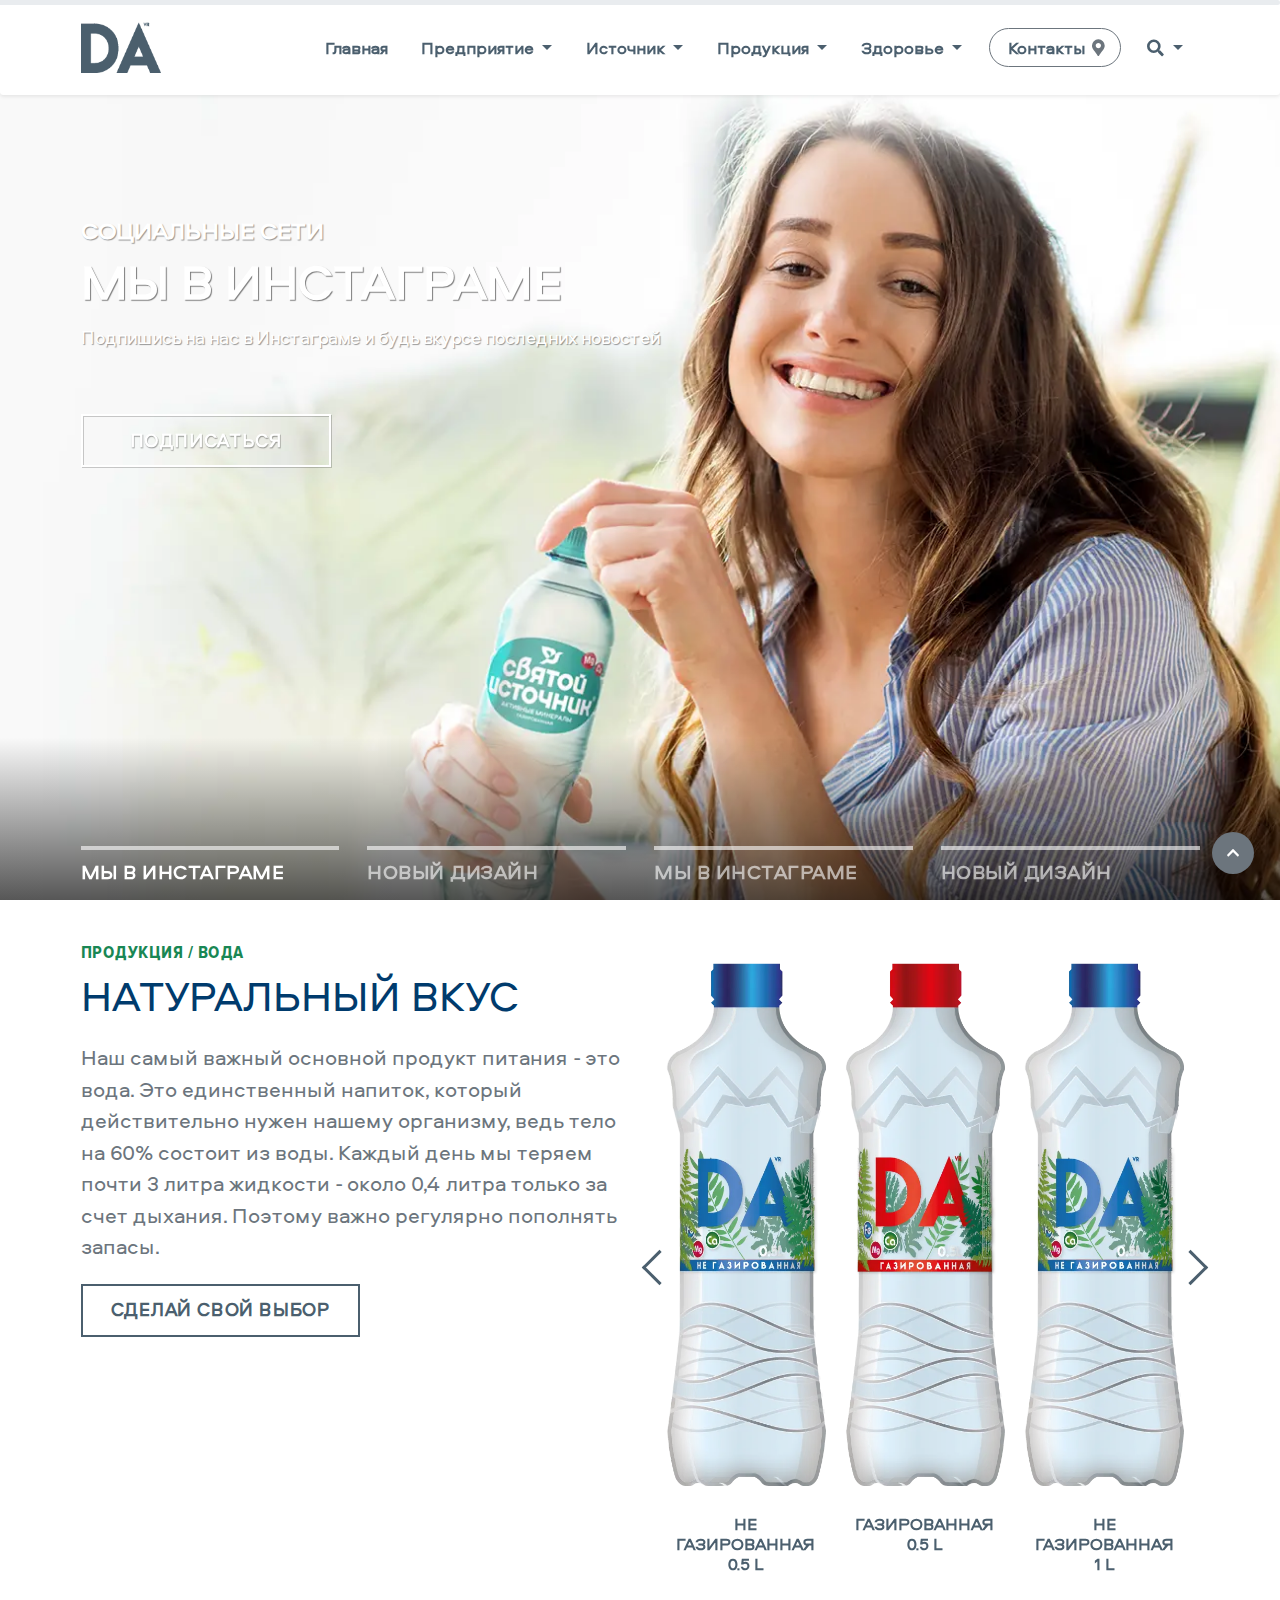
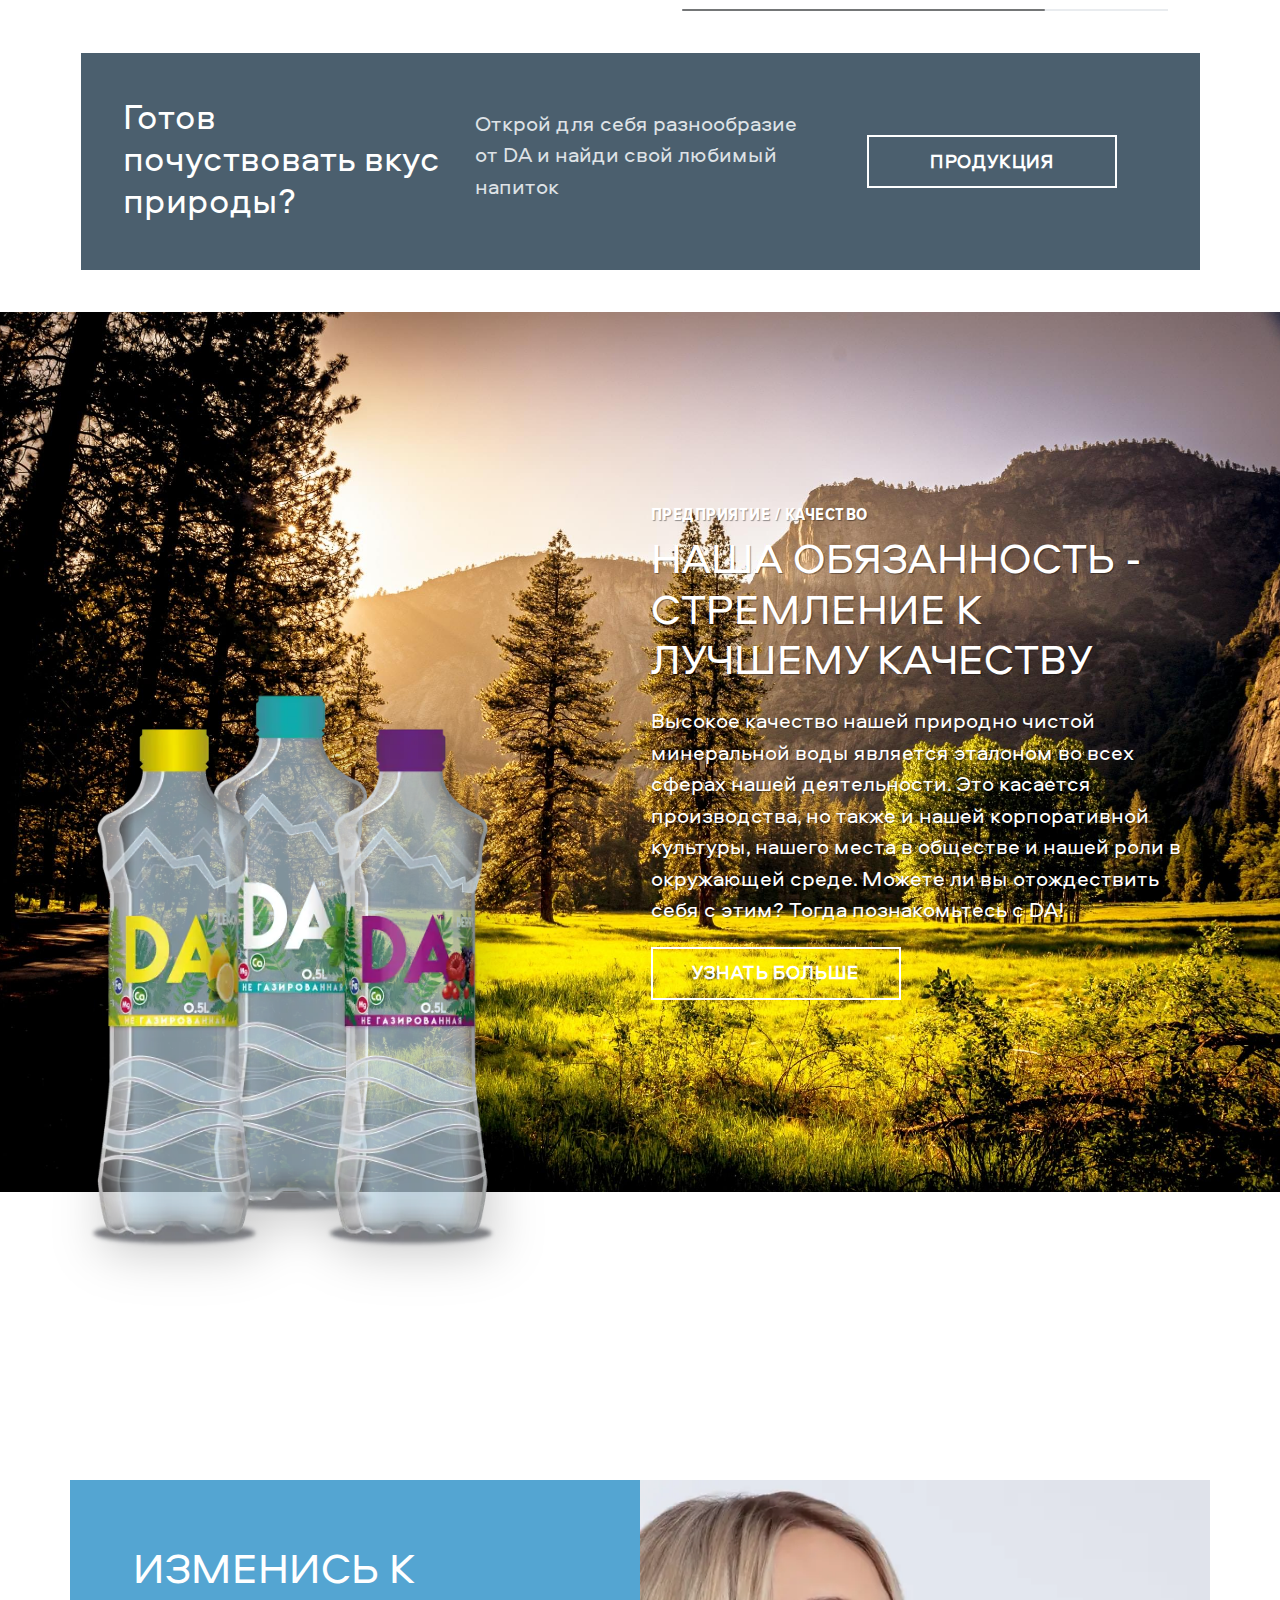
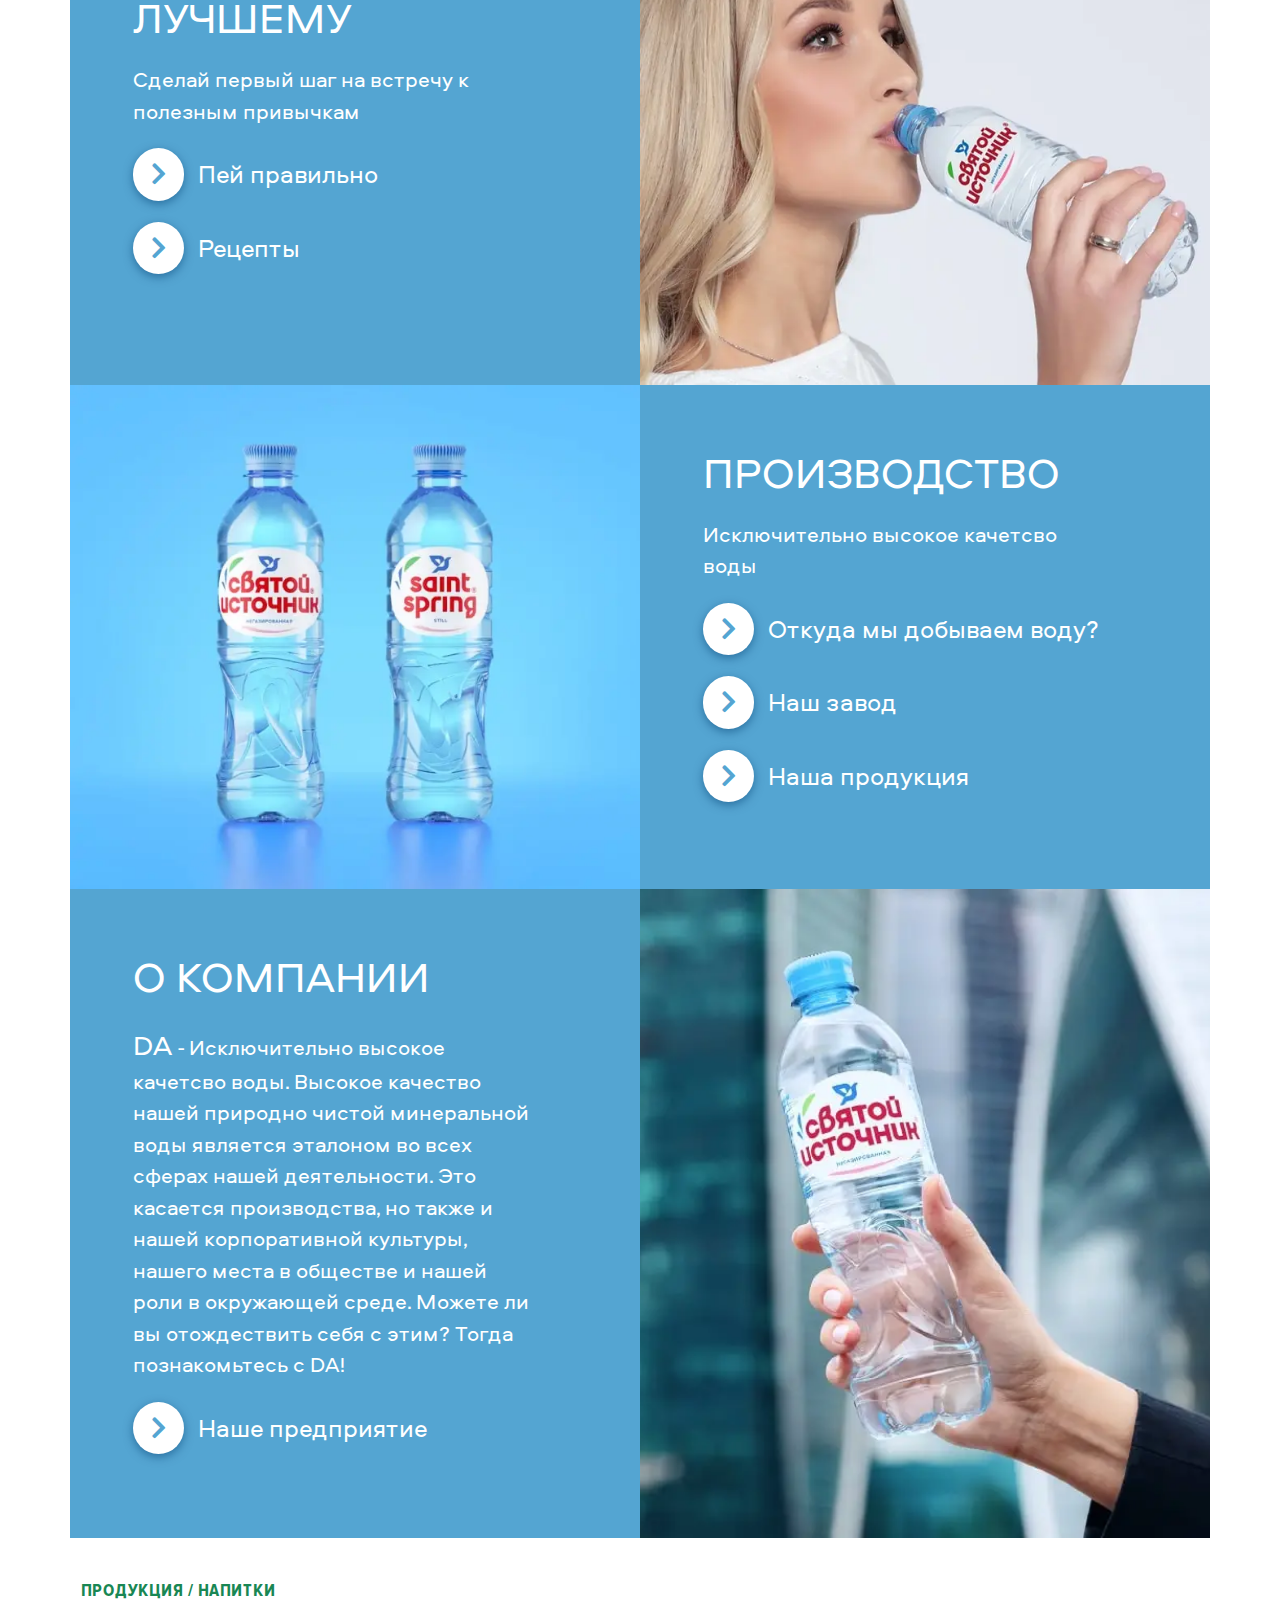
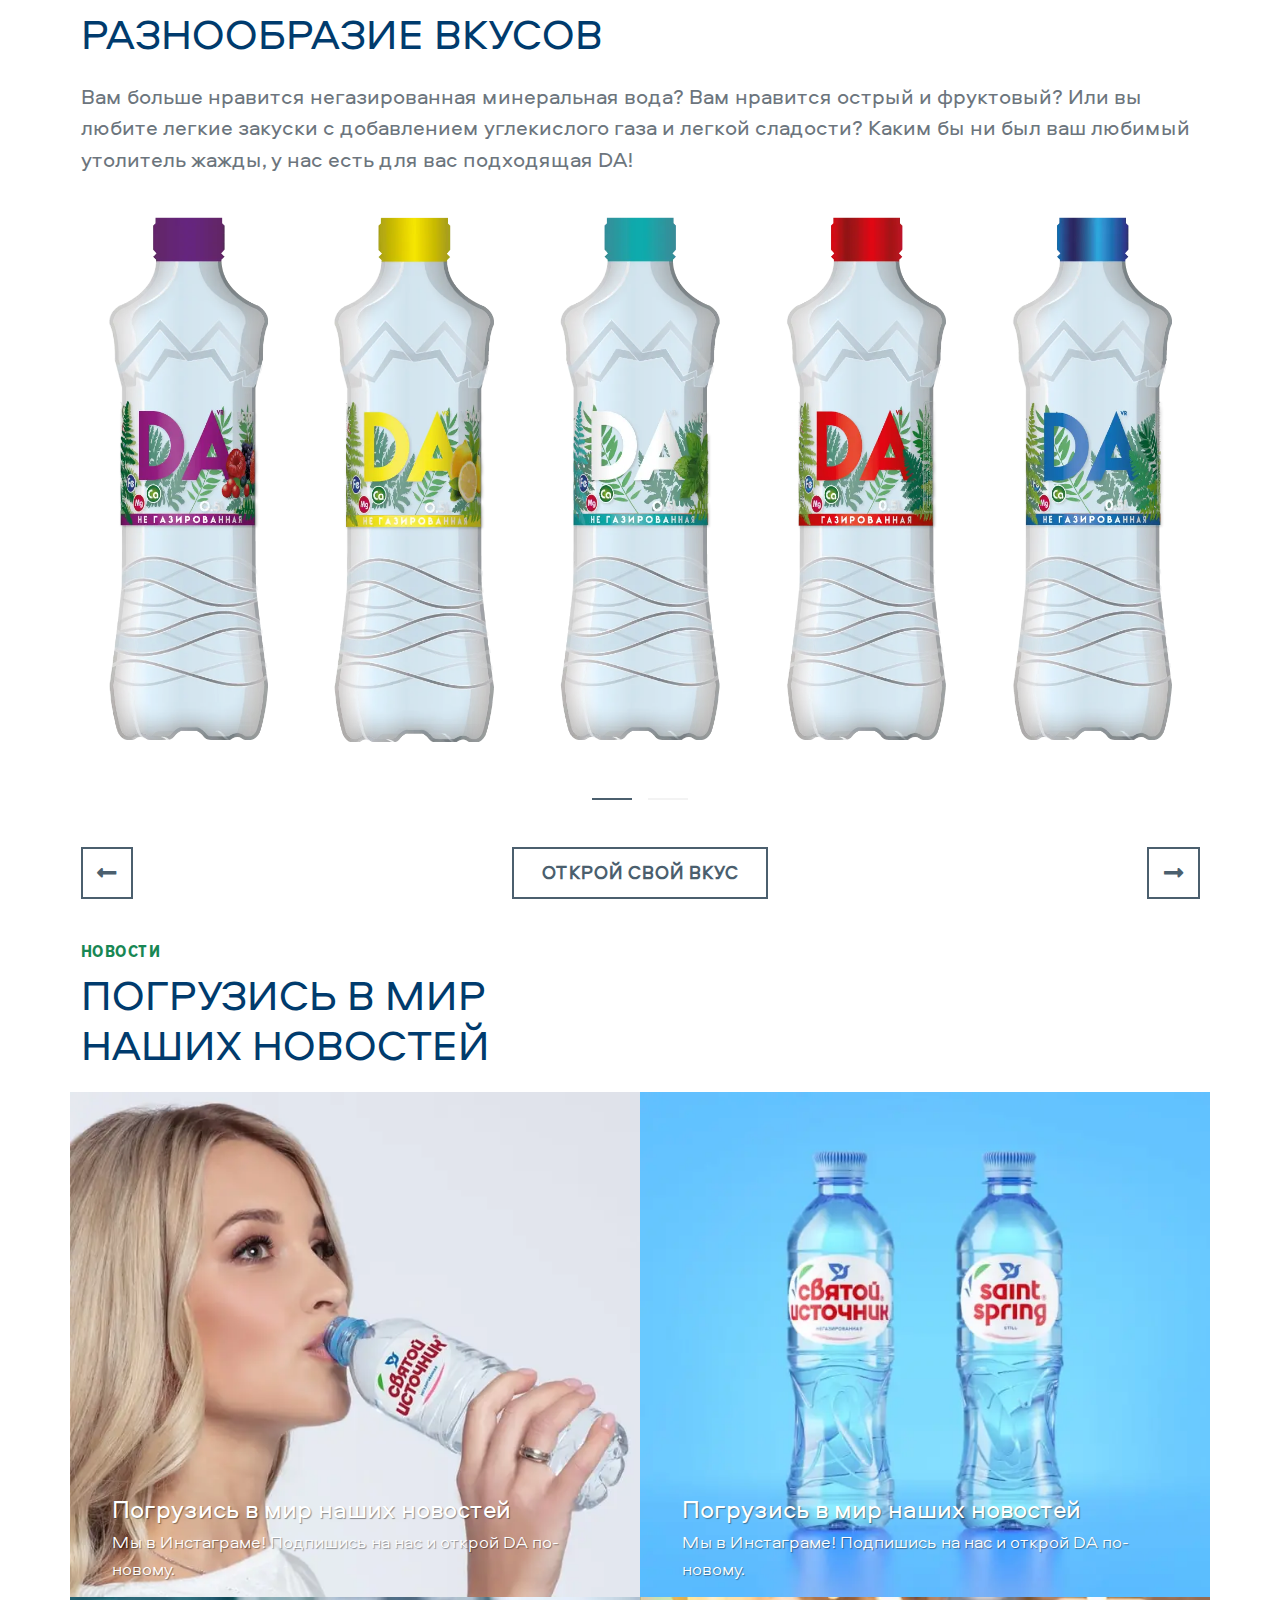
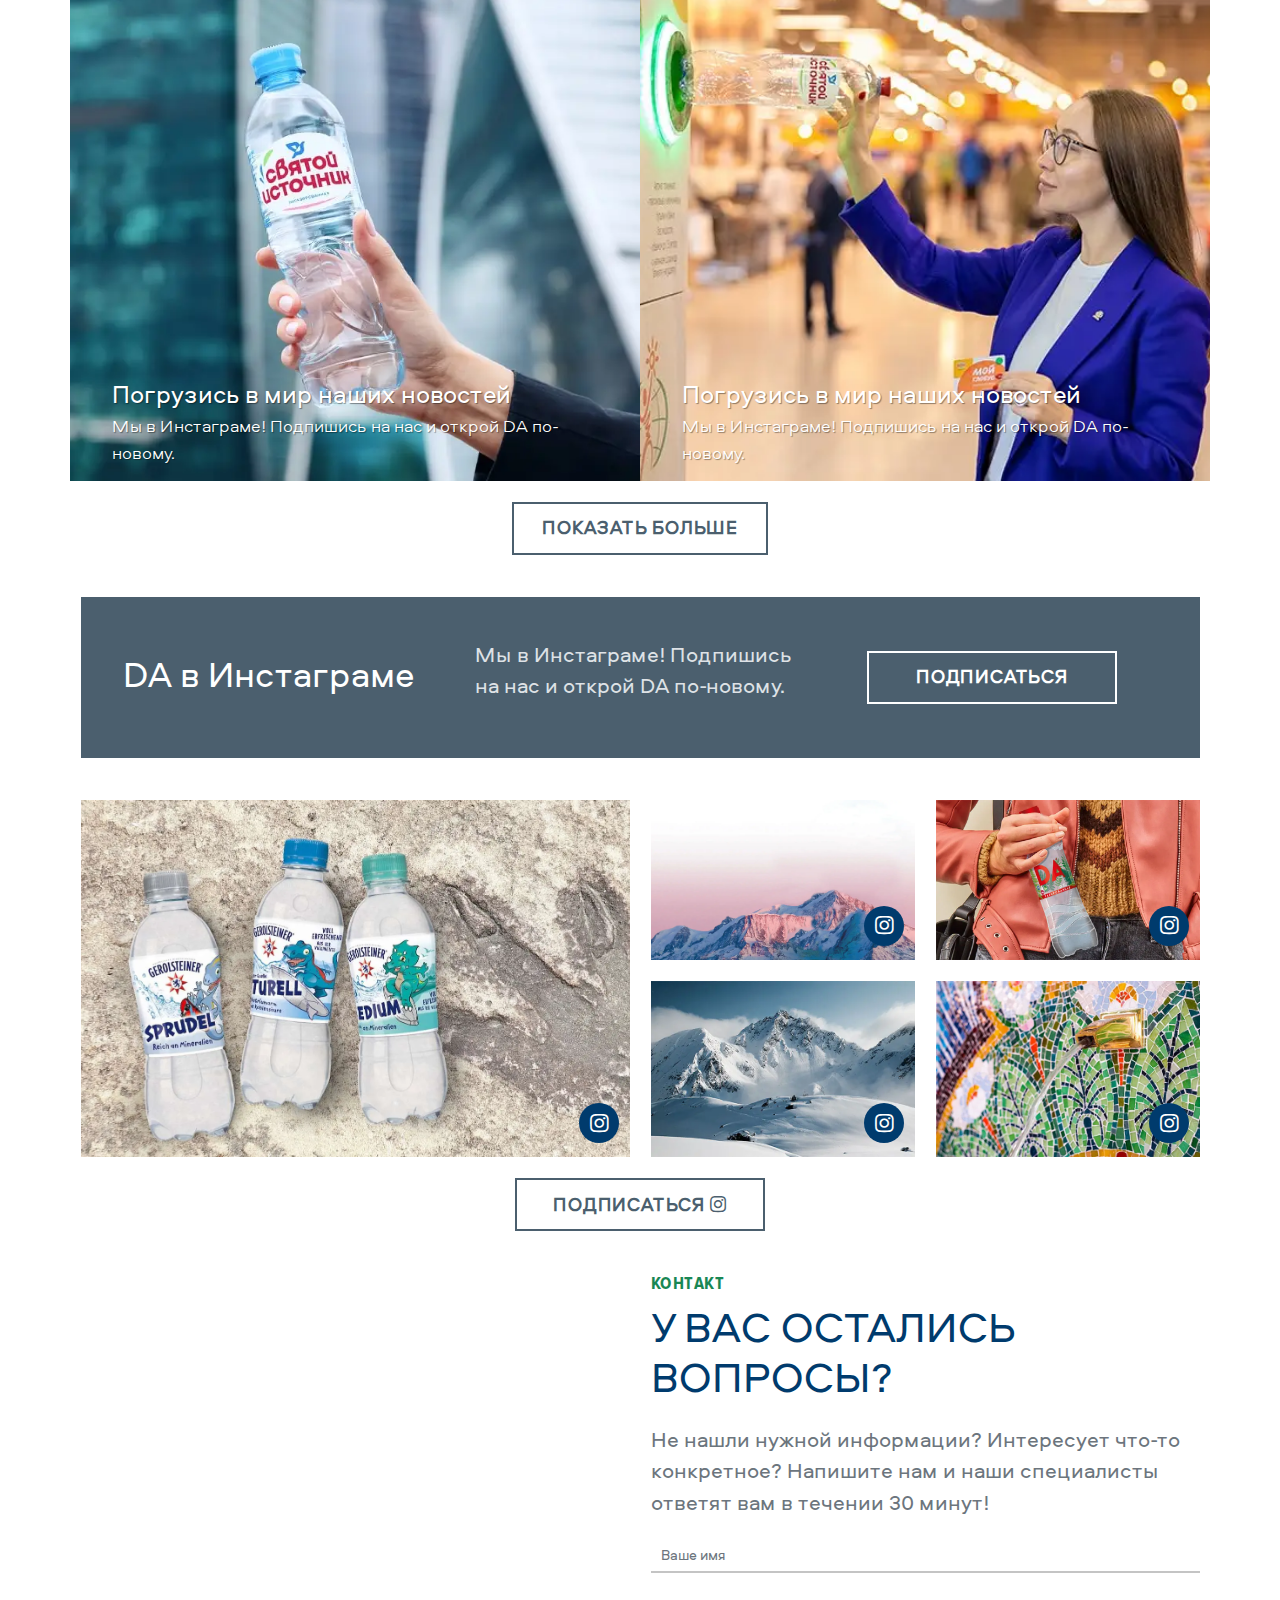
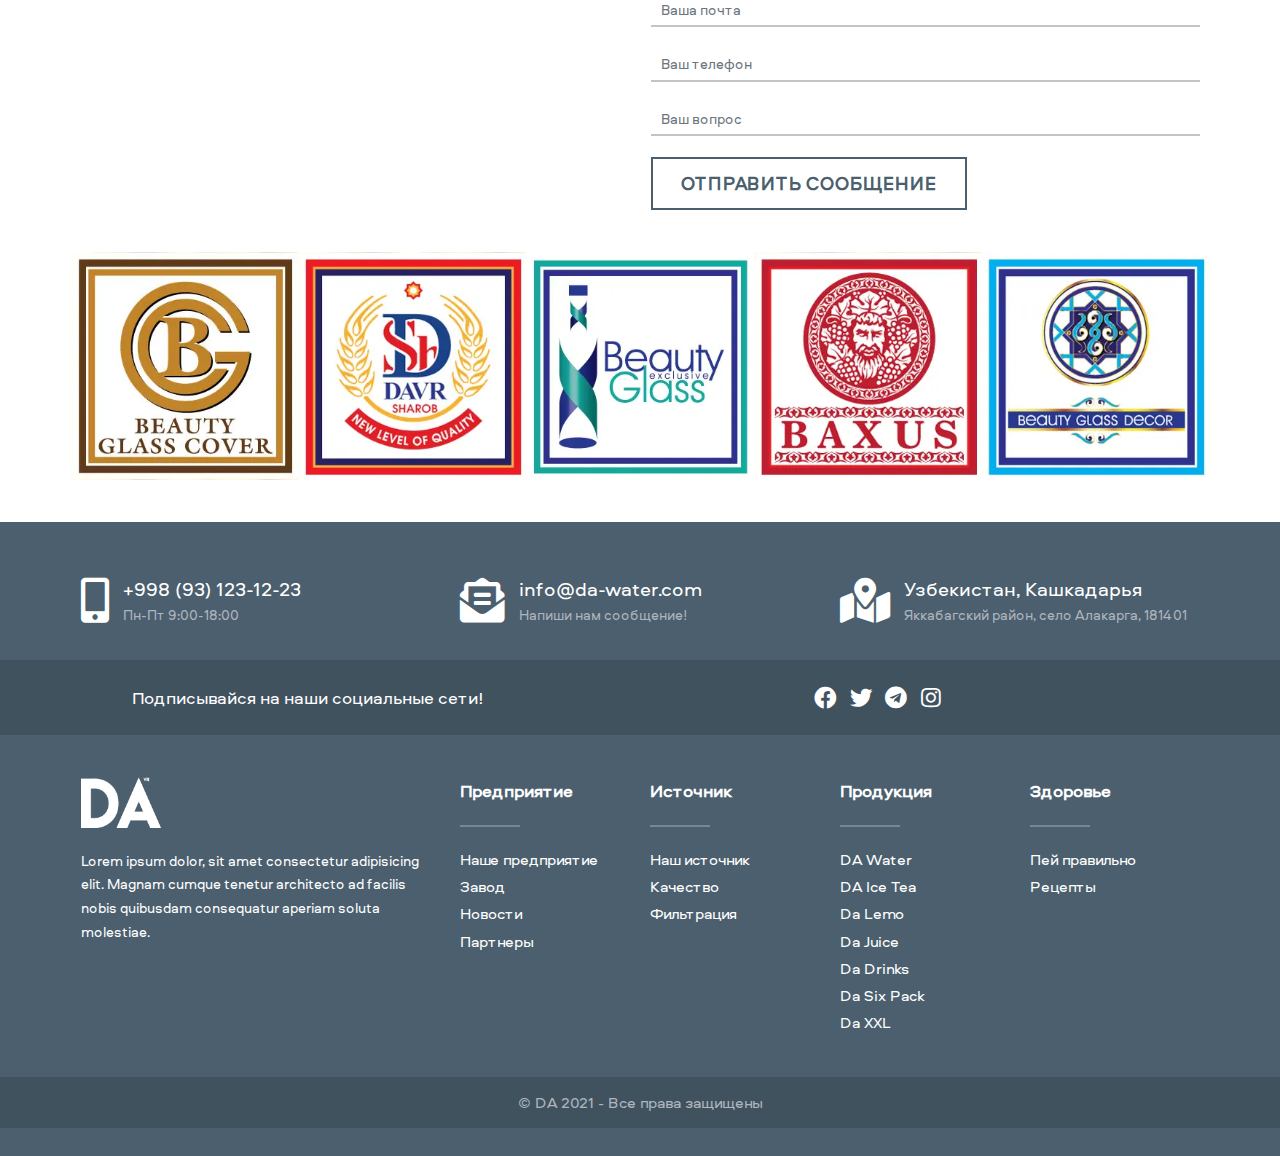
==== index.html @ 77124f6a "Home Page" ====
<!DOCTYPE html><html lang="en"><head>    <meta charset="UTF-8">    <meta name="viewport" content="width=device-width, initial-scale=1, minimum-scale=1">    <title>DA - Water</title>    <link rel="stylesheet" href="https://unpkg.com/swiper/swiper-bundle.min.css">    <link rel="stylesheet" href="css/style.min.css">    <link rel="stylesheet" href="https://cdnjs.cloudflare.com/ajax/libs/font-awesome/5.15.4/css/all.min.css"        integrity="sha512-1ycn6IcaQQ40/MKBW2W4Rhis/DbILU74C1vSrLJxCq57o941Ym01SwNsOMqvEBFlcgUa6xLiPY/NS5R+E6ztJQ=="        crossorigin="anonymous" referrerpolicy="no-referrer" /></head><body>    <div class="wrapper">        <nav class="navbar navbar-expand-lg fixed-top navbar-light bg-white shadow-sm p-3 bg-body rounded menu">    <div class="progress">        <div class="progress-bar progress-bar-striped progress-bar-animated" id="progress-bar" role="progressbar" aria-valuenow="75"            aria-valuemin="0" aria-valuemax="100"></div>    </div>    <div class="container">        <a class="navbar-brand" href="#">            <picture><source srcset="img/logo-blue.webp" type="image/webp"><img src="img/logo-blue.png" alt="Logo"></picture>        </a>        <button class="navbar-toggler border-0" type="button" data-toggle="collapse" data-target="#navbarNavDropdown"            aria-controls="navbarNavDropdown" aria-expanded="false" aria-label="Toggle navigation">            <div class="navbar-toggle">                <span class="navbar-toggler-span"></span>                <span class="navbar-toggler-span"></span>                <span class="navbar-toggler-span"></span>            </div>        </button>         <div class="collapse navbar-collapse" id="navbarNavDropdown">            <ul class="navbar-nav navbar-nav-scroll d-flex align-items-center">                <li class="nav-item active">                    <a class="nav-link active" aria-current="page" href="#">Главная</a>                </li>                <li class="nav-item dropdown">                    <a class="nav-link dropdown-toggle" href="#" id="navbarDropdownMenuLink" data-toggle="dropdown" aria-haspopup="true"                        aria-expanded="false">                        Предприятие                        <span class="triangle"></span>                    </a>                    <div class="dropdown-menu justify-content-center" aria-labelledby="navbarDropdownMenuLink">                        <a class="dropdown-item text-justify" href="#">                            <picture><source srcset="img/icons/about.svg" type="image/webp"><img src="img/icons/about.svg" alt=""></picture>                            Наше предприятие                        </a>                        <a class="dropdown-item" href="#">                            <picture><source srcset="img/icons/factory.svg" type="image/webp"><img src="img/icons/factory.svg" alt=""></picture>                            Завод                        </a>                        <a class="dropdown-item" href="#"><picture><source srcset="img/icons/blog.svg" type="image/webp"><img src="img/icons/blog.svg" alt=""></picture>Новости</a>                        <a class="dropdown-item" href="#"><picture><source srcset="img/icons/partners.svg" type="image/webp"><img src="img/icons/partners.svg" alt=""></picture>Партнеры</a>                    </div>                </li>                <li class="nav-item dropdown">                    <a class="nav-link dropdown-toggle" href="#" id="navbarDropdownMenuLink" data-toggle="dropdown" aria-haspopup="true"                        aria-expanded="false">                        Источник                        <span class="triangle"></span>                    </a>                    <div class="dropdown-menu justify-content-center" aria-labelledby="navbarDropdownMenuLink">                        <a class="dropdown-item" href="#">                            <picture><source srcset="img/icons/source.svg" type="image/webp"><img src="img/icons/source.svg" alt=""></picture>                            Наш источник                        </a>                        <a class="dropdown-item" href="#">                            <picture><source srcset="img/icons/quality.svg" type="image/webp"><img src="img/icons/quality.svg" alt=""></picture>                            Качество                        </a>                        <a class="dropdown-item" href="#">                            <picture><source srcset="img/icons/filtration.svg" type="image/webp"><img src="img/icons/filtration.svg" alt=""></picture>                            Фильтрация                        </a>                    </div>                </li>                <li class="nav-item dropdown">                    <a class="nav-link dropdown-toggle" href="#" id="navbarDropdownMenuLink" data-toggle="dropdown" aria-haspopup="true"                        aria-expanded="false">                        Продукция                        <span class="triangle"></span>                    </a>                    <div class="dropdown-menu justify-content-center" aria-labelledby="navbarDropdownMenuLink">                        <a class="dropdown-item" href="#">                            <picture><source srcset="img/icons/big-bottle.svg" type="image/webp"><img src="img/icons/big-bottle.svg" alt=""></picture>                            DA Water                        </a>                        <a class="dropdown-item" href="#">                            <picture><source srcset="img/icons/tea-bottle.svg" type="image/webp"><img src="img/icons/tea-bottle.svg" alt=""></picture>                            DA Ice Tea                        </a>                        <a class="dropdown-item" href="#">                            <picture><source srcset="img/icons/lemonade-bottle.svg" type="image/webp"><img src="img/icons/lemonade-bottle.svg" alt=""></picture>                            DA Lemo                        </a>                        <a class="dropdown-item" href="#">                            <picture><source srcset="img/icons/juice-bottle.svg" type="image/webp"><img src="img/icons/juice-bottle.svg" alt=""></picture>                            DA Juice                        </a>                        <a class="dropdown-item" href="#">                            <picture><source srcset="img/icons/drink-bottle.svg" type="image/webp"><img src="img/icons/drink-bottle.svg" alt=""></picture>                            DA Drinks                        </a>                        <a class="dropdown-item" href="#">                            <picture><source srcset="img/icons/six-pack.svg" type="image/webp"><img src="img/icons/six-pack.svg" alt=""></picture>                            DA Six Pack                        </a>                        <a class="dropdown-item" href="#">                            <picture><source srcset="img/icons/big-bottle.svg" type="image/webp"><img src="img/icons/big-bottle.svg" alt=""></picture>                            DA XXL                        </a>                    </div>                </li>                <li class="nav-item dropdown">                    <a class="nav-link dropdown-toggle" href="#" id="navbarDropdownMenuLink" data-toggle="dropdown" aria-haspopup="true"                        aria-expanded="false">                        Здоровье                        <span class="triangle"></span>                    </a>                    <div class="dropdown-menu border-0 justify-content-center" aria-labelledby="navbarDropdownMenuLink">                        <a class="dropdown-item" href="#">                            <picture><source srcset="img/icons/knowledge.svg" type="image/webp"><img src="img/icons/knowledge.svg" alt=""></picture>                            Пей правильно                        </a>                        <a class="dropdown-item" href="#">                            <picture><source srcset="img/icons/recipe.svg" type="image/webp"><img src="img/icons/recipe.svg" alt=""></picture>                            Рецепты                        </a>                    </div>                </li>                <li class="nav-item contact">                    <a class="nav-link btn btn-outline-secondary rounded-pill btn-rounded" href="#">Контакты                        <span><i class="fas fa-map-marker-alt"></i></span>                                            </a>                </li>                <li class="nav-item dropdown search">                    <a class="nav-link dropdown-toggle" href="#" id="navbarDropdownMenuLink" data-toggle="dropdown"                        aria-haspopup="true">                        <i class="fas fa-search"></i>                        <span class="triangle"></span>                    </a>                    <div class="dropdown-menu border-0 justify-content-center search" aria-labelledby="navbarDropdownMenuLink">                        <h1 class="text-center">Поиск</h1>                        <form class="form-inline my-2 my-lg-0 d-flex">                            <input class="form-control mr-sm-2" type="search" placeholder="Введите ключевое слово" aria-label="Search">                            <button class="my-2 my-sm-0" type="submit"><i class="fas fa-search"></i></button>                        </form>                    </div>                </li>                <li class="nav-item mobile">                    <form class="form-inline my-2 my-lg-0 d-flex">                        <input class="form-control mr-sm-2" type="search" placeholder="Введите ключевое слово" aria-label="Search">                        <button type="submit"><i class="fas fa-search"></i></button>                    </form>                </li>                <li class="nav-item mobile">                    <div class="rights text-center">                        © DA 2021 - Все права защищены                    </div>                </li>            </ul>        </div>    </div></nav>        <main class="page">            <section class="intro">                <div class="intro-slider">                    <div class="intro-slider-main">                        <div class="intro-slider-main__body _swiper">                            <div class="intro-slider-main__slide">                                <picture><source srcset="img/intro/banner.webp" type="image/webp"><img src="img/intro/banner.png" alt=""></picture>                                <div class="slider-info">                                    <div class="container">                                        <h5 class="slider-info__subtitle">Социальные сети</h5>                                        <h2 class="slider-info__title">Мы в инстаграме</h2>                                        <div class="slider-info__text">                                            <p>Подпишись на нас в Инстаграме и будь вкурсе последних новостей</p>                                        </div>                                        <a class="slider-info__button button button-white-transparent">Подписаться</a>                                    </div>                                </div>                            </div>                            <div class="intro-slider-main__slide">                                <picture><source srcset="img/intro/fiksiki.webp" type="image/webp"><img src="img/intro/fiksiki.jpg" alt=""></picture>                                <div class="slider-info">                                    <div class="container">                                        <h5 class="slider-info__subtitle">Продукция</h5>                                        <h2 class="slider-info__title">Новый дизайн</h2>                                        <div class="slider-info__text">                                            <p>Встречайте новый дизайн воды DA</p>                                        </div>                                        <a class="slider-info__button button button-white-transparent">Продукция</a>                                    </div>                                </div>                            </div>                            <div class="intro-slider-main__slide">                                <picture><source srcset="img/intro/banner.webp" type="image/webp"><img src="img/intro/banner.png" alt=""></picture>                                <div class="slider-info">                                    <div class="container">                                        <h5 class="slider-info__subtitle">Социальные сети</h5>                                        <h2 class="slider-info__title">Мы в инстаграме</h2>                                        <div class="slider-info__text">                                            <p>Подпишись на нас в Инстаграме и будь вкурсе последних новостей</p>                                        </div>                                        <a class="slider-info__button button button-white-transparent">Подписаться</a>                                    </div>                                </div>                            </div>                            <div class="intro-slider-main__slide">                                <picture><source srcset="img/intro/fiksiki.webp" type="image/webp"><img src="img/intro/fiksiki.jpg" alt=""></picture>                                <div class="slider-info">                                    <div class="container">                                        <h5 class="slider-info__subtitle">Продукция</h5>                                        <h2 class="slider-info__title">Новый дизайн</h2>                                        <div class="slider-info__text">                                            <p>Встречайте новый дизайн воды DA</p>                                        </div>                                        <a class="slider-info__button button button-white-transparent">Продукция</a>                                    </div>                                </div>                            </div>                        </div>                        <div class="intro-slider-controls">                            <div class="container">                                <div class="intro-slider-pagination">                                </div>                            </div>                        </div>                    </div>                </div>            </section>            <section class="water pt-5 pb-5">                <div class="container">                    <div class="row">                        <div class="col-md-6">                            <h4 class="_section-subtitle _section-subtitle--green text-uppercase">продукция / вода</h4>                            <h2 class="display-5 text-uppercase mb-4">Натуральный вкус</h2>                            <div class="_section-text fs-4 lh-base mb-4">                                <p>Наш самый важный основной продукт питания - это вода. Это единственный напиток, который действительно нужен                                    нашему                                    организму, ведь тело на 60% состоит из воды. Каждый день мы теряем почти 3 литра жидкости - около 0,4 литра                                    только за                                    счет дыхания. Поэтому важно регулярно пополнять запасы.</p>                            </div>                            <a href="" class="button button-primary">сделай свой выбор</a>                        </div>                        <div class="col-md-6 mt-5 mt-md-0 p-md-4 p-0 position-relative">                            <div class="water-slider">                                <div class="water-slider__body _swiper">                                    <div class="water-slider__slide">                                        <picture><source srcset="img/products/still-water-sm.webp" type="image/webp"><img src="img/products/still-water-sm.png" alt=""></picture>                                        <h6 class="water-slider__title">                                            Не газированная 0.5 l                                        </h6>                                    </div>                                    <div class="water-slider__slide">                                        <picture><source srcset="img/products/sparkling-water-sm.webp" type="image/webp"><img src="img/products/sparkling-water-sm.png" alt=""></picture>                                        <h6 class="water-slider__title">                                            Газированная 0.5 l                                        </h6>                                    </div>                                    <div class="water-slider__slide">                                        <picture><source srcset="img/products/still-water-sm.webp" type="image/webp"><img src="img/products/still-water-sm.png" alt=""></picture>                                        <h6 class="water-slider__title">                                            Не газированная 1 l                                        </h6>                                    </div>                                    <div class="water-slider__slide">                                        <picture><source srcset="img/products/sparkling-water-sm.webp" type="image/webp"><img src="img/products/sparkling-water-sm.png" alt=""></picture>                                        <h6 class="water-slider__title">                                            Газированная 1 l                                        </h6>                                    </div>                                </div>                                <div class="water-slider__controls">                                    <button class="slider-arrow slider-arrow--prev"></button>                                    <button class="slider-arrow slider-arrow--next"></button>                                </div>                                <div class="container">                                    <div class="water-slider__scrollbar"></div>                                </div>                            </div>                        </div>                    </div>                    <div class="banner p-5 mt-4">                        <div class="row d-flex align-items-center">                            <div class="col-sm">                                <h2 class="fs-1 text-white">Готов почуствовать вкус природы?</h2>                            </div>                            <div class="col-sm mt-2 mt-sm-0">                                <p class="text-secondary fs-4 lh-base">Открой для себя разнообразие от DA и найди свой любимый напиток</p>                            </div>                            <div class="col-sm d-flex justify-content-center mt-3 mt-sm-4 mt-md-0">                                <a class="button button-white-transparent" href="">продукция</a>                            </div>                        </div>                    </div>                </div>            </section>            <section class="quality">                <div class="quality__inner">                    <div class="container">                        <div class="row">                            <div class="quality-col__image col-12 col-lg-6">                                <picture><source srcset="img/products/bottles.webp" type="image/webp"><img class="quality__image" src="img/products/bottles.png" alt="quality"></picture>                            </div>                            <div class="quality-col__desc col-12 col-lg-6">                                <h4 class="_section-subtitle text-uppercase">предприятие / качество</h4>                                <h2 class="quality__title display-5 text-uppercase text-secondary mb-4 text-white">НАША ОБЯЗАННОСТЬ -                                    СТРЕМЛЕНИЕ К ЛУЧШЕМУ КАЧЕСТВУ</h2>                                <div class="quality__description fs-4 lh-base text-white mb-4">                                    <p>Высокое качество нашей природно чистой минеральной воды является эталоном во всех сферах нашей                                        деятельности. Это                                        касается производства, но также и нашей корпоративной культуры, нашего места в обществе и нашей роли                                        в окружающей среде.                                        Можете ли вы отождествить себя с этим? Тогда познакомьтесь с DA!</p>                                </div>                                <a class="quality__button button button-sm-100 button-white-transparent" href="">узнать больше</a>                            </div>                        </div>                    </div>                </div>            </section>            <section class="blocks">                <div class="container">                    <div class="row">                        <div class="blocks-col col-12 col-lg-6 p-4 p-lg-5">                            <div class="blocks-col__inner p-2 p-sm-3 p-lg-4">                                <h2 class="text-uppercase display-5 text-white mb-4">ИЗМЕНИСЬ К ЛУЧШЕМУ</h2>                                <div class="fs-4 lh-base text-white mb-3">                                    <p>Сделай первый шаг на встречу к полезным привычкам</p>                                </div>                                <ul class="blocks__list ps-0 fs-3">                                    <li class="my-4">                                        <a href="" class="blocks__link text-white">                                            <i class="fas fa-chevron-right me-3"></i>Пей правильно                                        </a>                                    </li>                                    <li class="my-4">                                        <a href="" class="blocks__link text-white">                                            <i class="fas fa-chevron-right me-3"></i>Рецепты                                        </a>                                    </li>                                </ul>                            </div>                        </div>                        <div class="blocks-col__image col-12 col-lg-6 ps-0 pe-0 overflow-hidden">                            <picture><source srcset="img/blocks/01.webp" type="image/webp"><img src="img/blocks/01.jpg" alt=""></picture>                        </div>                    </div>                    <div class="row">                        <div class="blocks-col__image col-12 col-lg-6 pe-0 ps-0 order-2 order-lg-0 overflow-hidden">                            <picture><source srcset="img/blocks/02.webp" type="image/webp"><img src="img/blocks/02.jpg" alt=""></picture>                        </div>                        <div class="blocks-col col-12 col-lg-6 p-4 p-lg-5">                            <div class="blocks-col__inner p-2 p-sm-3 p-lg-4">                                <h2 class="text-uppercase display-5 text-white mb-4">ПРОИЗВОДСТВО</h2>                                <div class="fs-4 lh-base text-white mb-3">                                    <p>Исключительно высокое качетсво воды</p>                                </div>                                <ul class="blocks__list ps-0 fs-3">                                    <li class="my-4">                                        <a href="" class="blocks__link text-white">                                            <i class="fas fa-chevron-right me-3"></i>Откуда мы добываем воду?                                        </a>                                    </li>                                    <li class="my-4">                                        <a href="" class="blocks__link text-white">                                            <i class="fas fa-chevron-right me-3"></i>Наш завод                                        </a>                                    </li>                                    <li class="my-4">                                        <a href="" class="blocks__link text-white">                                            <i class="fas fa-chevron-right me-3"></i>Наша продукция                                        </a>                                    </li>                                </ul>                            </div>                        </div>                    </div>                    <div class="row">                        <div class="blocks-col col-12 col-lg-6 p-4 p-lg-5">                            <div class="blocks-col__inner p-2 p-sm-3 p-lg-4">                                <h2 class="text-uppercase display-5 text-white mb-4">О КОМПАНИИ</h2>                                <div class="fs-4 lh-base text-white mb-3">                                    <p><span class="fs-2 font-weight-bold">DA</span> - Исключительно высокое качетсво воды. Высокое качество нашей природно чистой минеральной воды является эталоном во                                    всех сферах нашей деятельности. Это касается производства, но также и нашей корпоративной культуры, нашего места в                                    обществе и нашей роли в окружающей среде. Можете ли вы отождествить себя с этим? Тогда познакомьтесь с DA!</p>                                </div>                                <ul class="blocks__list ps-0 fs-3">                                    <li class="my-4">                                        <a href="" class="blocks__link text-white">                                            <i class="fas fa-chevron-right me-3"></i>Наше предприятие                                        </a>                                    </li>                                </ul>                            </div>                        </div>                        <div class="blocks-col__image col-12 col-lg-6 ps-0 pe-0 overflow-hidden">                            <picture><source srcset="img/blocks/03.webp" type="image/webp"><img src="img/blocks/03.jpg" alt=""></picture>                        </div>                    </div>                </div>            </section>            <section class="drinks pt-5 pb-5">                <div class="container">                    <h4 class="_section-subtitle _section-subtitle--green text-uppercase">ПРОДУКЦИЯ / НАПИТКИ</h4>                    <h2 class="display-5 text-uppercase mb-4 color-blue">РАЗНООБРАЗИЕ ВКУСОВ</h2>                    <div class="_section-text fs-4 lh-base mb-4">                        <p>Вам больше нравится негазированная минеральная вода? Вам нравится острый и фруктовый? Или вы любите легкие закуски с                        добавлением углекислого газа и легкой сладости? Каким бы ни был ваш любимый утолитель жажды, у нас есть для вас                        подходящая DA!</p>                    </div>                    <div class="row mt-5">                        <div class="drinks-slider text-center">                            <div class="drinks-slider__body _swiper">                                <div class="drinks-slider__slide">                                    <picture><source srcset="img/products/berry-sm.webp" type="image/webp"><img src="img/products/berry-sm.png" alt=""></picture>                                </div>                                <div class="drinks-slider__slide">                                    <picture><source srcset="img/products/lemo-sm.webp" type="image/webp"><img src="img/products/lemo-sm.png" alt=""></picture>                                </div>                                <div class="drinks-slider__slide">                                    <picture><source srcset="img/products/mint-sm.webp" type="image/webp"><img src="img/products/mint-sm.png" alt=""></picture>                                </div>                                <div class="drinks-slider__slide">                                    <picture><source srcset="img/products/sparkling-water-sm.webp" type="image/webp"><img src="img/products/sparkling-water-sm.png" alt=""></picture>                                </div>                                <div class="drinks-slider__slide">                                    <picture><source srcset="img/products/still-water-sm.webp" type="image/webp"><img src="img/products/still-water-sm.png" alt=""></picture>                                </div>                                <div class="drinks-slider__slide">                                    <picture><source srcset="img/products/berry-sm.webp" type="image/webp"><img src="img/products/berry-sm.png" alt=""></picture>                                </div>                                <div class="drinks-slider__slide">                                    <picture><source srcset="img/products/lemo-sm.webp" type="image/webp"><img src="img/products/lemo-sm.png" alt=""></picture>                                </div>                                <div class="drinks-slider__slide">                                    <picture><source srcset="img/products/mint-sm.webp" type="image/webp"><img src="img/products/mint-sm.png" alt=""></picture>                                </div>                                <div class="drinks-slider__slide">                                    <picture><source srcset="img/products/sparkling-water-sm.webp" type="image/webp"><img src="img/products/sparkling-water-sm.png" alt=""></picture>                                </div>                                <div class="drinks-slider__slide">                                    <picture><source srcset="img/products/still-water-sm.webp" type="image/webp"><img src="img/products/still-water-sm.png" alt=""></picture>                                </div>                            </div>                            <div class="pagination-dashed my-4 my-md-5">                            </div>                            <div class="drinks-controls">                                <button class="slider-arrow-square slider-arrow-square--prev">                                    <i class="fas fa-long-arrow-alt-left"></i>                                </button>                                <a href="" class="button button-primary">открой свой вкус</a>                                <button class="slider-arrow-square slider-arrow-square--next">                                    <i class="fas fa-long-arrow-alt-right"></i>                                </button>                            </div>                        </div>                    </div>                </div>            </section>            <section class="news pb-5">                <div class="container">                    <h4 class="_section-subtitle _section-subtitle--green text-uppercase">НОВОСТИ</h4>                    <h2 class="display-5 text-uppercase mb-4 color-blue">Погрузись в мир наших новостей</h2>                    <div class="row mb-4">                        <div class="col-md-6 col-12 px-0 overflow-hidden">                            <a href="" class="news__item">                                <picture><source srcset="img/news/01.webp" type="image/webp"><img src="img/news/01.jpg" alt=""></picture>                                <div class="news__info p-4 p-md-5">                                    <h4 class="fs-3 mb-1 text-white font-weight-bold">Погрузись в мир наших новостей</h4>                                    <p class="fs-5 lh-base mb-4 text-white">Мы в Инстаграме! Подпишись на нас и открой DA по-новому.</p>                                    <button class="slider-info__button button button-white-transparent" href="">читать <i class="far fa-eye"></i></button>                                </div>                            </a>                        </div>                        <div class="col-md-6 col-12 px-0 overflow-hidden">                            <a href="" class="news__item">                                <picture><source srcset="img/news/02.webp" type="image/webp"><img src="img/news/02.jpg" alt=""></picture>                                <div class="news__info p-4 p-md-5">                                    <h4 class="fs-3 mb-1 text-white font-weight-bold">Погрузись в мир наших новостей</h4>                                    <p class="fs-5 lh-base mb-4 text-white">Мы в Инстаграме! Подпишись на нас и открой DA по-новому.</p>                                    <button class="slider-info__button button button-white-transparent" href="">читать <i                                            class="far fa-eye"></i></button>                                </div>                            </a>                        </div>                        <div class="col-md-6 col-12 px-0 overflow-hidden">                            <a href="" class="news__item">                                <picture><source srcset="img/news/03.webp" type="image/webp"><img src="img/news/03.jpg" alt=""></picture>                                <div class="news__info p-4 p-md-5">                                    <h4 class="fs-3 mb-1 text-white font-weight-bold">Погрузись в мир наших новостей</h4>                                    <p class="fs-5 lh-base mb-4 text-white">Мы в Инстаграме! Подпишись на нас и открой DA по-новому.</p>                                    <button class="slider-info__button button button-white-transparent" href="">читать <i class="far fa-eye"></i></button>                                </div>                            </a>                        </div>                        <div class="col-md-6 col-12 px-0 overflow-hidden">                            <a href="" class="news__item">                                <picture><source srcset="img/news/04.webp" type="image/webp"><img src="img/news/04.jpg" alt=""></picture>                                <div class="news__info p-4 p-md-5">                                    <h4 class="fs-3 mb-1 text-white font-weight-bold">Погрузись в мир наших новостей</h4>                                    <p class="fs-5 lh-base mb-4 text-white">Мы в Инстаграме! Подпишись на нас и открой DA по-новому.</p>                                    <button class="slider-info__button button button-white-transparent" href="">читать <i                                            class="far fa-eye"></i></button>                                </div>                            </a>                        </div>                    </div>                    <div class="box text-center w-100">                        <a href="" class="button button-sm-100 button-primary">показать больше</a>                    </div>                </div>            </section>            <section class="social pb-5">                <div class="container">                    <div class="banner p-5 mb-5">                        <div class="row d-flex align-items-center">                            <div class="col-sm">                                <h2 class="fs-1 text-white">DA в Инстаграме</h2>                            </div>                            <div class="col-sm mt-2 mt-sm-0">                                <p class="text-secondary fs-4 lh-base">Мы в Инстаграме! Подпишись на нас и открой DA по-новому.</p>                            </div>                            <div class="col-sm d-flex justify-content-center mt-3 mt-sm-4 mt-md-0">                                <a class="button button-white-transparent" href="">подписаться</a>                            </div>                        </div>                    </div>                    <div class="row">                        <div class="col-md-6 social-item mb-md-0 mb-4">                            <picture><source srcset="img/socials/01.webp" type="image/webp"><img src="img/socials/01.jpg" alt=""></picture>                            <a href="" class="social__link" target="blank">                                <i class="fab fa-instagram"></i>                            </a>                            <div class="social-info p-5">                                <div class="social-info__inner">                                    <a href="" class="social-info__link button"></a>                                </div>                            </div>                        </div>                        <div class="col-md-6">                            <div class="row mb-4">                                <div class="col-6 social-item">                                    <picture><source srcset="img/socials/02.webp" type="image/webp"><img src="img/socials/02.jpg" alt=""></picture>                                    <a href="" class="social__link" target="blank">                                        <i class="fab fa-instagram"></i>                                    </a>                                    <div class="social-info p-5">                                        <div class="social-info__inner">                                            <a href="" class="social-info__link button fs-6"></a>                                        </div>                                    </div>                                </div>                                <div class="col-6 social-item">                                    <picture><source srcset="img/socials/03.webp" type="image/webp"><img src="img/socials/03.jpg" alt=""></picture>                                    <a href="" class="social__link" target="blank">                                        <i class="fab fa-instagram"></i>                                    </a>                                    <div class="social-info p-5">                                        <div class="social-info__inner">                                            <a href="" class="social-info__link button fs-6"></a>                                        </div>                                    </div>                                </div>                            </div>                            <div class="row">                                <div class="col-6 social-item">                                    <picture><source srcset="img/socials/04.webp" type="image/webp"><img src="img/socials/04.jpg" alt=""></picture>                                    <a href="" class="social__link" target="blank">                                        <i class="fab fa-instagram"></i>                                    </a>                                    <div class="social-info p-5">                                        <div class="social-info__inner">                                            <a href="" class="social-info__link button fs-6"></a>                                        </div>                                    </div>                                </div>                                <div class="col-6 social-item">                                    <picture><source srcset="img/socials/05.webp" type="image/webp"><img src="img/socials/05.jpg" alt=""></picture>                                    <a href="" class="social__link" target="blank">                                        <i class="fab fa-instagram"></i>                                    </a>                                    <div class="social-info p-5">                                        <div class="social-info__inner">                                            <a href="" class="social-info__link button fs-6"></a>                                        </div>                                    </div>                                </div>                            </div>                        </div>                    </div>                    <div class="box text-center w-100 mt-4">                        <a href="" class="button button-sm-100 button-primary">подписаться <i class="fab fa-instagram"></i></a>                    </div>                </div>            </section>            <section class="contact pb-5">                <div class="container">                    <div class="row">                        <div class="col-12 col-lg-6 mb-3 mb-lg-0">                            <iframe class="w-100"                                src="https://www.google.com/maps/embed?pb=!1m16!1m12!1m3!1d20341.81926779554!2d66.72114244711993!3d38.962962358952495!2m3!1f0!2f0!3f0!3m2!1i1024!2i768!4f13.1!2m1!1z0K_QutC60LDQsdCw0LPRgdC60LjQuSDRgNCw0LnQvtC9LCDRgS9jINCY0YHRgtC40LrQu9C-0LssINGB0LXQu9C-INCQ0LvQsNC60LDRgNCz0LAsIDE4MTQwMQ!5e1!3m2!1sru!2sde!4v1632257389414!5m2!1sru!2sde"                                height="450" style="border:0;" allowfullscreen="" loading="lazy"></iframe>                        </div>                        <div class="col-12 col-lg-6">                            <h4 class="_section-subtitle _section-subtitle--green text-uppercase">контакт</h4>                            <h2 class="display-5 text-uppercase mb-4 color-blue">У вас остались вопросы?</h2>                            <div class="_section-text fs-4 lh-base mb-4">                                <p>Не нашли нужной информации? Интересует что-то конкретное? Напишите нам и наши специалисты                                ответят вам в течении 30 минут!</p>                            </div>                            <form>                                <div class="form-group my-4">                                    <input type="text" class="form-control" id="inputEmail" placeholder="Ваше имя">                                </div>                                <div class="form-group my-4">                                    <input type="email" class="form-control" id="inputEmail" placeholder="Ваша почта">                                </div>                                <div class="form-group my-4">                                    <input type="tel" class="form-control" id="inputNumber" placeholder="Ваш телефон">                                </div>                                <div class="form-group my-4">                                    <textarea type="text" class="form-control" data-autoresize id="inputMessage" placeholder="Ваш вопрос"></textarea>                                </div>                                <button type="submit" class="button button-sm-100 button-primary">отправить сообщение</button>                            </form>                        </div>                    </div>                </div>            </section>            <div class="partners pb-5">                <div class="container">                    <div class="row justify-content-center">                        <div class="col-sm p-0 col-4">                            <a href="" target="blank" class="d-block">                                <picture><source srcset="img/partners/01.webp" type="image/webp"><img src="img/partners/01.jpg" alt=""></picture>                            </a>                        </div>                        <div class="col-sm p-0 col-4">                            <a href="http://davrsharob.com" target="blank" class="d-block">                            <picture><source srcset="img/partners/02.webp" type="image/webp"><img src="img/partners/02.jpg" alt=""></picture></a>                        </div>                        <div class="col-sm p-0 col-4">                            <a href="" target="blank" class="d-block">                                <picture><source srcset="img/partners/03.webp" type="image/webp"><img src="img/partners/03.jpg" alt=""></picture>                            </a>                        </div>                        <div class="col-sm p-0 col-4">                            <a href="" target="blank" class="d-block">                                <picture><source srcset="img/partners/04.webp" type="image/webp"><img src="img/partners/04.jpg" alt=""></picture>                            </a>                        </div>                        <div class="col-sm p-0 col-4">                            <a href="" target="blank" class="d-block">                                <picture><source srcset="img/partners/05.webp" type="image/webp"><img src="img/partners/05.jpg" alt=""></picture>                            </a>                        </div>                    </div>                </div>            </div>        </main>        <footer class="footer">    <div class="container">        <div class="row py-3">            <div class="col-md-4 col-lg-4 contaxt-box pt-1 d-md-block d-lg-flex d-flex">                <div class="contact-box__icon">                    <i class="fas fa-mobile-alt"></i>                </div>                <div class="contact-box__info">                    <a class="contact-box__title" href="tel:+998931231223">+998 (93) 123-12-23</a>                    <p class="contact-box__text">Пн-Пт 9:00-18:00</p>                </div>            </div>            <div class="col-md-4 col-lg-4 contaxt-box pt-1 d-md-block d-lg-flex d-flex">                <div class="contact-box__icon">                    <i class="fas fa-envelope-open-text"></i>                </div>                <div class="contact-box__info">                    <a class="contact-box__title" href="tel:+998931231223">info@da-water.com</a>                    <p class="contact-box__text">Напиши нам сообщение!</p>                </div>            </div>            <div class="col-md-4 col-lg-4 contaxt-box pt-1 d-md-block d-lg-flex d-flex">                <div class="contact-box__icon">                    <i class="fas fa-map-marked-alt"></i>                </div>                <div class="contact-box__info">                    <a class="contact-box__title" href="">Узбекистан, Кашкадарья</a>                    <p class="contact-box__text">Яккабагский район, село Алакарга, 181401</p>                </div>            </div>        </div>    </div>    <div class="footer-social">        <div class="container">            <div class="row py-4 text-center text-white align-items-center">                <div class="col-lg-5 col-md-6 mb-3 mb-md-0">                    <div class="footer-social__text">                        Подписывайся на наши социальные сети!                    </div>                </div>                <div class="col-lg-7 col-md-6">                    <a class="footer-social__link" href="">                        <i class="fab fa-facebook"></i>                    </a>                    <a class="footer-social__link" href="">                        <i class="fab fa-twitter"></i>                    </a>                    <a class="footer-social__link" href="">                        <i class="fab fa-telegram"></i>                    </a>                    <a class="footer-social__link" href="">                        <i class="fab fa-instagram"></i>                    </a>                </div>            </div>        </div>    </div>    <div class="container">        <div class="row text-white text-center text-md-start align-items-center align-items-md-start  flex-column flex-md-row mt-md-5 mt-3 pb-3" data-spollers="768,max">            <div class="footer-nav__main col-12 col-sm-6 col-lg-4">                <div class="footer-logo mb-4">                    <picture><source srcset="img/logo-white.webp" type="image/webp"><img src="img/logo-white.png" alt=""></picture>                </div>                <p>Lorem ipsum dolor, sit amet consectetur adipisicing elit. Magnam cumque tenetur architecto ad facilis nobis quibusdam consequatur aperiam soluta molestiae.</p>            </div>            <div class="col-12 col-sm-6 col-lg-2 mb-3">                <a data-spoller class="footer-nav__title has-dropdown text-capitalize fw-bolder text-white fs-5 text-decoration-none">Предприятие                    <div class="dropdown-toggler"></div>                </a>                <ul class="footer-nav__list list-inline">                    <li><a class="footer-nav__link text-decoration-none" href="">Наше предприятие</a></li>                    <li><a class="footer-nav__link text-decoration-none" href="">Завод</a></li>                    <li><a class="footer-nav__link text-decoration-none" href="">Новости</a></li>                    <li><a class="footer-nav__link text-decoration-none" href="">Партнеры</a></li>                </ul>            </div>            <div class="col-12 col-sm-6 col-lg-2 mb-3">                <a data-spoller                    class="footer-nav__title has-dropdown text-capitalize fw-bolder text-white fs-5 text-decoration-none">Источник                    <div class="dropdown-toggler"></div>                </a>                <ul class="footer-nav__list list-inline">                    <li><a class="footer-nav__link text-decoration-none" href="">Наш источник</a></li>                    <li><a class="footer-nav__link text-decoration-none" href="">Качество</a></li>                    <li><a class="footer-nav__link text-decoration-none" href="">Фильтрация</a></li>                </ul>            </div>            <div class="col-12 col-sm-6 col-lg-2 mb-3">                <a data-spoller                    class="footer-nav__title has-dropdown text-capitalize fw-bolder text-white fs-5 text-decoration-none">Продукция                    <div class="dropdown-toggler"></div>                </a>                <ul class="footer-nav__list list-inline">                    <li><a class="footer-nav__link text-decoration-none" href="">DA Water</a></li>                    <li><a class="footer-nav__link text-decoration-none" href="">DA Ice Tea</a></li>                    <li><a class="footer-nav__link text-decoration-none" href="">Da Lemo</a></li>                    <li><a class="footer-nav__link text-decoration-none" href="">Da Juice</a></li>                    <li><a class="footer-nav__link text-decoration-none" href="">Da Drinks</a></li>                    <li><a class="footer-nav__link text-decoration-none" href="">Da Six Pack</a></li>                    <li><a class="footer-nav__link text-decoration-none" href="">Da XXL</a></li>                </ul>            </div>            <div class="col-12 col-sm-6 col-lg-2 mb-3">                <a data-spoller                    class="footer-nav__title has-dropdown text-capitalize fw-bolder text-white fs-5 text-decoration-none">Здоровье                    <div class="dropdown-toggler"></div>                </a>                <ul class="footer-nav__list list-inline">                    <li><a class="footer-nav__link text-decoration-none" href="">Пей правильно</a></li>                    <li><a class="footer-nav__link text-decoration-none" href="">Рецепты</a></li>                </ul>            </div>        </div>    </div>    <div class="footer-bottom pt-3 pb-3">        <div class="container">            <div class="row text-center text-white">                <div class="col-12">                    <div class="footer-bottom__copyright">                        &COPY; DA 2021 - Все права защищены                    </div>                </div>            </div>        </div>    </div></footer>        <a href="#" id="back-to-top" class="shadow btn-secondary rounded-circle back-to-top">            <i class="fas fa-chevron-up"></i>        </a>    </div>    <script src="https://cdnjs.cloudflare.com/ajax/libs/jquery/3.6.0/jquery.min.js"    integrity="sha512-894YE6QWD5I59HgZOGReFYm4dnWc1Qt5NtvYSaNcOP+u1T9qYdvdihz0PPSiiqn/+/3e7Jo4EaG7TubfWGUrMQ=="    crossorigin="anonymous" referrerpolicy="no-referrer"></script><script src="js/vendor.min.js"></script><script src="js/app.min.js"></script></body></html>
---- css/style.min.css ----
@charset "UTF-8";@font-face{font-family:Aeroport-Bold;font-display:swap;src:url(../fonts/Aeroport-Bold.woff) format("woff"),url(../fonts/Aeroport-Bold.woff2) format("woff2");font-weight:700;font-style:normal}@font-face{font-family:Aeroport-Italic;font-display:swap;src:url(../fonts/Aeroport-Italic.woff) format("woff"),url(../fonts/Aeroport-Italic.woff2) format("woff2");font-weight:400;font-style:normal}@font-face{font-family:Aeroport-Light;font-display:swap;src:url(../fonts/Aeroport-Light.woff) format("woff"),url(../fonts/Aeroport-Light.woff2) format("woff2");font-weight:300;font-style:normal}@font-face{font-family:Aeroport-LightItalic;font-display:swap;src:url(../fonts/Aeroport-LightItalic.woff) format("woff"),url(../fonts/Aeroport-LightItalic.woff2) format("woff2");font-weight:300;font-style:normal}@font-face{font-family:Aeroport-Medium;font-display:swap;src:url(../fonts/Aeroport-Medium.woff) format("woff"),url(../fonts/Aeroport-Medium.woff2) format("woff2");font-weight:500;font-style:normal}@font-face{font-family:Aeroport-MediumItalic;font-display:swap;src:url(../fonts/Aeroport-MediumItalic.woff) format("woff"),url(../fonts/Aeroport-MediumItalic.woff2) format("woff2");font-weight:500;font-style:normal}@font-face{font-family:Aeroport;font-display:swap;src:url(../fonts/Aeroport.woff) format("woff"),url(../fonts/Aeroport.woff2) format("woff2");font-weight:400;font-style:normal}@font-face{font-family:AeroportMono;font-display:swap;src:url(../fonts/AeroportMono.woff) format("woff"),url(../fonts/AeroportMono.woff2) format("woff2");font-weight:400;font-style:normal}@font-face{font-family:ProximaNovaCond-Bold;font-display:swap;src:url(../fonts/ProximaNovaCond-Bold.woff) format("woff"),url(../fonts/ProximaNovaCond-Bold.woff2) format("woff2");font-weight:700;font-style:normal}*{padding:0;margin:0;border:0}*,:after,:before{-webkit-box-sizing:border-box;box-sizing:border-box}:active,:focus{outline:0}a:active,a:focus{outline:0}aside,footer,header,nav,section{display:block}html{max-width:100%}body,html{height:100%;width:100%;font-size:100%;line-height:1;color:#000;font-weight:400;font-family:Aeroport,sans-serif!important;font-size:14px;-ms-text-size-adjust:100%;-moz-text-size-adjust:100%;-webkit-text-size-adjust:100%}button,input,textarea{font-family:inherit}input:-ms-clear{display:none}button{cursor:pointer;background:0 0}button::-moz-focus-inner{padding:0;border:0}a,a:visited{text-decoration:none}ul li{list-style:none}img{vertical-align:top}.h1,.h2,.h3,.h4,.h5,.h6,h1,h2,h3,h4,h5,h6{font-weight:inherit;font-size:inherit}/*!
 * Bootstrap v5.1.1 (https://getbootstrap.com/)
 * Copyright 2011-2021 The Bootstrap Authors
 * Copyright 2011-2021 Twitter, Inc.
 * Licensed under MIT (https://github.com/twbs/bootstrap/blob/main/LICENSE)
 */:root{--bs-blue:#0d6efd;--bs-indigo:#6610f2;--bs-purple:#6f42c1;--bs-pink:#d63384;--bs-red:#dc3545;--bs-orange:#fd7e14;--bs-yellow:#ffc107;--bs-green:#198754;--bs-teal:#20c997;--bs-cyan:#0dcaf0;--bs-white:#fff;--bs-gray:#6c757d;--bs-gray-dark:#343a40;--bs-gray-100:#f8f9fa;--bs-gray-200:#e9ecef;--bs-gray-300:#dee2e6;--bs-gray-400:#ced4da;--bs-gray-500:#adb5bd;--bs-gray-600:#6c757d;--bs-gray-700:#495057;--bs-gray-800:#343a40;--bs-gray-900:#212529;--bs-primary:#0d6efd;--bs-secondary:#6c757d;--bs-success:#198754;--bs-info:#0dcaf0;--bs-warning:#ffc107;--bs-danger:#dc3545;--bs-light:#f8f9fa;--bs-dark:#212529;--bs-primary-rgb:13,110,253;--bs-secondary-rgb:108,117,125;--bs-success-rgb:25,135,84;--bs-info-rgb:13,202,240;--bs-warning-rgb:255,193,7;--bs-danger-rgb:220,53,69;--bs-light-rgb:248,249,250;--bs-dark-rgb:33,37,41;--bs-white-rgb:255,255,255;--bs-black-rgb:0,0,0;--bs-body-color-rgb:33,37,41;--bs-body-bg-rgb:255,255,255;--bs-font-sans-serif:system-ui,-apple-system,"Segoe UI",Roboto,"Helvetica Neue",Arial,"Noto Sans","Liberation Sans",sans-serif,"Apple Color Emoji","Segoe UI Emoji","Segoe UI Symbol","Noto Color Emoji";--bs-font-monospace:SFMono-Regular,Menlo,Monaco,Consolas,"Liberation Mono","Courier New",monospace;--bs-gradient:linear-gradient(180deg, rgba(255, 255, 255, 0.15), rgba(255, 255, 255, 0));--bs-body-font-family:var(--bs-font-sans-serif);--bs-body-font-size:1rem;--bs-body-font-weight:400;--bs-body-line-height:1.5;--bs-body-color:#212529;--bs-body-bg:#fff}*,::after,::before{-webkit-box-sizing:border-box;box-sizing:border-box}body{margin:0;font-family:var(--bs-body-font-family);font-size:var(--bs-body-font-size);font-weight:var(--bs-body-font-weight);line-height:var(--bs-body-line-height);color:var(--bs-body-color);text-align:var(--bs-body-text-align);background-color:var(--bs-body-bg);-webkit-text-size-adjust:100%;-webkit-tap-highlight-color:transparent}hr{margin:1rem 0;color:inherit;background-color:currentColor;border:0;opacity:.25}hr:not([size]){height:1px}.h1,.h2,.h3,.h4,.h5,.h6,h1,h2,h3,h4,h5,h6{margin-top:0;margin-bottom:.5rem;font-weight:500;line-height:1.2}.h1,h1{font-size:calc(1.375rem + 1.5vw)}.h2,h2{font-size:calc(1.325rem + .9vw)}.h3,h3{font-size:calc(1.3rem + .6vw)}.h4,h4{font-size:calc(1.275rem + .3vw)}.h5,h5{font-size:1.25rem}.h6,h6{font-size:1rem}p{margin-top:0;margin-bottom:1rem}abbr[data-bs-original-title],abbr[title]{-webkit-text-decoration:underline dotted;text-decoration:underline dotted;cursor:help;-webkit-text-decoration-skip-ink:none;text-decoration-skip-ink:none}address{margin-bottom:1rem;font-style:normal;line-height:inherit}ol,ul{padding-left:2rem}dl,ol,ul{margin-top:0;margin-bottom:1rem}ol ol,ol ul,ul ol,ul ul{margin-bottom:0}dt{font-weight:700}dd{margin-bottom:.5rem;margin-left:0}blockquote{margin:0 0 1rem}b,strong{font-weight:bolder}.small,small{font-size:.875em}.mark,mark{padding:.2em;background-color:#fcf8e3}sub,sup{position:relative;font-size:.75em;line-height:0;vertical-align:baseline}sub{bottom:-.25em}sup{top:-.5em}a{color:#0d6efd;text-decoration:underline}a:hover{color:#0a58ca}a:not([href]):not([class]),a:not([href]):not([class]):hover{color:inherit;text-decoration:none}code,kbd,pre,samp{font-family:var(--bs-font-monospace);font-size:1em;direction:ltr;unicode-bidi:bidi-override}pre{display:block;margin-top:0;margin-bottom:1rem;overflow:auto;font-size:.875em}pre code{font-size:inherit;color:inherit;word-break:normal}code{font-size:.875em;color:#d63384;word-wrap:break-word}a>code{color:inherit}kbd{padding:.2rem .4rem;font-size:.875em;color:#fff;background-color:#212529;border-radius:.2rem}kbd kbd{padding:0;font-size:1em;font-weight:700}figure{margin:0 0 1rem}img,svg{vertical-align:middle}table{caption-side:bottom;border-collapse:collapse}caption{padding-top:.5rem;padding-bottom:.5rem;color:#6c757d;text-align:left}th{text-align:inherit;text-align:-webkit-match-parent}tbody,td,tfoot,th,thead,tr{border-color:inherit;border-style:solid;border-width:0}label{display:inline-block}button{border-radius:0}button:focus:not(:focus-visible){outline:0}button,input,optgroup,select,textarea{margin:0;font-family:inherit;font-size:inherit;line-height:inherit}button,select{text-transform:none}[role=button]{cursor:pointer}select{word-wrap:normal}select:disabled{opacity:1}[list]::-webkit-calendar-picker-indicator{display:none}[type=button],[type=reset],[type=submit],button{-webkit-appearance:button}[type=button]:not(:disabled),[type=reset]:not(:disabled),[type=submit]:not(:disabled),button:not(:disabled){cursor:pointer}::-moz-focus-inner{padding:0;border-style:none}textarea{resize:vertical}fieldset{min-width:0;padding:0;margin:0;border:0}legend{float:left;width:100%;padding:0;margin-bottom:.5rem;font-size:calc(1.275rem + .3vw);line-height:inherit}legend+*{clear:left}::-webkit-datetime-edit-day-field,::-webkit-datetime-edit-fields-wrapper,::-webkit-datetime-edit-hour-field,::-webkit-datetime-edit-minute,::-webkit-datetime-edit-month-field,::-webkit-datetime-edit-text,::-webkit-datetime-edit-year-field{padding:0}::-webkit-inner-spin-button{height:auto}[type=search]{outline-offset:-2px;-webkit-appearance:textfield}::-webkit-search-decoration{-webkit-appearance:none}::-webkit-color-swatch-wrapper{padding:0}::file-selector-button{font:inherit}::-webkit-file-upload-button{font:inherit;-webkit-appearance:button}output{display:inline-block}iframe{border:0}summary{display:list-item;cursor:pointer}progress{vertical-align:baseline}[hidden]{display:none!important}.lead{font-size:1.25rem;font-weight:300}.display-1{font-size:calc(1.625rem + 4.5vw);font-weight:300;line-height:1.2}.display-2{font-size:calc(1.575rem + 3.9vw);font-weight:300;line-height:1.2}.display-3{font-size:calc(1.525rem + 3.3vw);font-weight:300;line-height:1.2}.display-4{font-size:calc(1.475rem + 2.7vw);font-weight:300;line-height:1.2}.display-5{font-size:calc(1.425rem + 2.1vw);font-weight:300;line-height:1.2}.display-6{font-size:calc(1.375rem + 1.5vw);font-weight:300;line-height:1.2}.list-unstyled{padding-left:0;list-style:none}.list-inline{padding-left:0;list-style:none}.list-inline-item{display:inline-block}.list-inline-item:not(:last-child){margin-right:.5rem}.initialism{font-size:.875em;text-transform:uppercase}.blockquote{margin-bottom:1rem;font-size:1.25rem}.blockquote>:last-child{margin-bottom:0}.blockquote-footer{margin-top:-1rem;margin-bottom:1rem;font-size:.875em;color:#6c757d}.blockquote-footer::before{content:"\2014\00A0"}.img-fluid{max-width:100%;height:auto}.img-thumbnail{padding:.25rem;background-color:#fff;border:1px solid #dee2e6;border-radius:.25rem;max-width:100%;height:auto}.figure{display:inline-block}.figure-img{margin-bottom:.5rem;line-height:1}.figure-caption{font-size:.875em;color:#6c757d}.container,.container-fluid,.container-lg,.container-md,.container-sm,.container-xl,.container-xxl{width:100%;padding-right:var(--bs-gutter-x,.75rem);padding-left:var(--bs-gutter-x,.75rem);margin-right:auto;margin-left:auto}.row{--bs-gutter-x:1.5rem;--bs-gutter-y:0;display:-webkit-box;display:-ms-flexbox;display:flex;-ms-flex-wrap:wrap;flex-wrap:wrap;margin-top:calc(var(--bs-gutter-y) * -1);margin-right:calc(var(--bs-gutter-x) * -.5);margin-left:calc(var(--bs-gutter-x) * -.5)}.row>*{-ms-flex-negative:0;flex-shrink:0;width:100%;max-width:100%;padding-right:calc(var(--bs-gutter-x) * .5);padding-left:calc(var(--bs-gutter-x) * .5);margin-top:var(--bs-gutter-y)}.col{-webkit-box-flex:1;-ms-flex:1 0 0%;flex:1 0 0%}.row-cols-auto>*{-webkit-box-flex:0;-ms-flex:0 0 auto;flex:0 0 auto;width:auto}.row-cols-1>*{-webkit-box-flex:0;-ms-flex:0 0 auto;flex:0 0 auto;width:100%}.row-cols-2>*{-webkit-box-flex:0;-ms-flex:0 0 auto;flex:0 0 auto;width:50%}.row-cols-3>*{-webkit-box-flex:0;-ms-flex:0 0 auto;flex:0 0 auto;width:33.33333%}.row-cols-4>*{-webkit-box-flex:0;-ms-flex:0 0 auto;flex:0 0 auto;width:25%}.row-cols-5>*{-webkit-box-flex:0;-ms-flex:0 0 auto;flex:0 0 auto;width:20%}.row-cols-6>*{-webkit-box-flex:0;-ms-flex:0 0 auto;flex:0 0 auto;width:16.66667%}.col-auto{-webkit-box-flex:0;-ms-flex:0 0 auto;flex:0 0 auto;width:auto}.col-1{-webkit-box-flex:0;-ms-flex:0 0 auto;flex:0 0 auto;width:8.33333%}.col-2{-webkit-box-flex:0;-ms-flex:0 0 auto;flex:0 0 auto;width:16.66667%}.col-3{-webkit-box-flex:0;-ms-flex:0 0 auto;flex:0 0 auto;width:25%}.col-4{-webkit-box-flex:0;-ms-flex:0 0 auto;flex:0 0 auto;width:33.33333%}.col-5{-webkit-box-flex:0;-ms-flex:0 0 auto;flex:0 0 auto;width:41.66667%}.col-6{-webkit-box-flex:0;-ms-flex:0 0 auto;flex:0 0 auto;width:50%}.col-7{-webkit-box-flex:0;-ms-flex:0 0 auto;flex:0 0 auto;width:58.33333%}.col-8{-webkit-box-flex:0;-ms-flex:0 0 auto;flex:0 0 auto;width:66.66667%}.col-9{-webkit-box-flex:0;-ms-flex:0 0 auto;flex:0 0 auto;width:75%}.col-10{-webkit-box-flex:0;-ms-flex:0 0 auto;flex:0 0 auto;width:83.33333%}.col-11{-webkit-box-flex:0;-ms-flex:0 0 auto;flex:0 0 auto;width:91.66667%}.col-12{-webkit-box-flex:0;-ms-flex:0 0 auto;flex:0 0 auto;width:100%}.offset-1{margin-left:8.33333%}.offset-2{margin-left:16.66667%}.offset-3{margin-left:25%}.offset-4{margin-left:33.33333%}.offset-5{margin-left:41.66667%}.offset-6{margin-left:50%}.offset-7{margin-left:58.33333%}.offset-8{margin-left:66.66667%}.offset-9{margin-left:75%}.offset-10{margin-left:83.33333%}.offset-11{margin-left:91.66667%}.g-0,.gx-0{--bs-gutter-x:0}.g-0,.gy-0{--bs-gutter-y:0}.g-1,.gx-1{--bs-gutter-x:0.25rem}.g-1,.gy-1{--bs-gutter-y:0.25rem}.g-2,.gx-2{--bs-gutter-x:0.5rem}.g-2,.gy-2{--bs-gutter-y:0.5rem}.g-3,.gx-3{--bs-gutter-x:1rem}.g-3,.gy-3{--bs-gutter-y:1rem}.g-4,.gx-4{--bs-gutter-x:1.5rem}.g-4,.gy-4{--bs-gutter-y:1.5rem}.g-5,.gx-5{--bs-gutter-x:3rem}.g-5,.gy-5{--bs-gutter-y:3rem}.table{--bs-table-bg:transparent;--bs-table-accent-bg:transparent;--bs-table-striped-color:#212529;--bs-table-striped-bg:rgba(0, 0, 0, 0.05);--bs-table-active-color:#212529;--bs-table-active-bg:rgba(0, 0, 0, 0.1);--bs-table-hover-color:#212529;--bs-table-hover-bg:rgba(0, 0, 0, 0.075);width:100%;margin-bottom:1rem;color:#212529;vertical-align:top;border-color:#dee2e6}.table>:not(caption)>*>*{padding:.5rem .5rem;background-color:var(--bs-table-bg);border-bottom-width:1px;-webkit-box-shadow:inset 0 0 0 9999px var(--bs-table-accent-bg);box-shadow:inset 0 0 0 9999px var(--bs-table-accent-bg)}.table>tbody{vertical-align:inherit}.table>thead{vertical-align:bottom}.table>:not(:last-child)>:last-child>*{border-bottom-color:currentColor}.caption-top{caption-side:top}.table-sm>:not(caption)>*>*{padding:.25rem .25rem}.table-bordered>:not(caption)>*{border-width:1px 0}.table-bordered>:not(caption)>*>*{border-width:0 1px}.table-borderless>:not(caption)>*>*{border-bottom-width:0}.table-striped>tbody>tr:nth-of-type(odd){--bs-table-accent-bg:var(--bs-table-striped-bg);color:var(--bs-table-striped-color)}.table-active{--bs-table-accent-bg:var(--bs-table-active-bg);color:var(--bs-table-active-color)}.table-hover>tbody>tr:hover{--bs-table-accent-bg:var(--bs-table-hover-bg);color:var(--bs-table-hover-color)}.table-primary{--bs-table-bg:#cfe2ff;--bs-table-striped-bg:#c5d7f2;--bs-table-striped-color:#000;--bs-table-active-bg:#bacbe6;--bs-table-active-color:#000;--bs-table-hover-bg:#bfd1ec;--bs-table-hover-color:#000;color:#000;border-color:#bacbe6}.table-secondary{--bs-table-bg:#e2e3e5;--bs-table-striped-bg:#d7d8da;--bs-table-striped-color:#000;--bs-table-active-bg:#cbccce;--bs-table-active-color:#000;--bs-table-hover-bg:#d1d2d4;--bs-table-hover-color:#000;color:#000;border-color:#cbccce}.table-success{--bs-table-bg:#d1e7dd;--bs-table-striped-bg:#c7dbd2;--bs-table-striped-color:#000;--bs-table-active-bg:#bcd0c7;--bs-table-active-color:#000;--bs-table-hover-bg:#c1d6cc;--bs-table-hover-color:#000;color:#000;border-color:#bcd0c7}.table-info{--bs-table-bg:#cff4fc;--bs-table-striped-bg:#c5e8ef;--bs-table-striped-color:#000;--bs-table-active-bg:#badce3;--bs-table-active-color:#000;--bs-table-hover-bg:#bfe2e9;--bs-table-hover-color:#000;color:#000;border-color:#badce3}.table-warning{--bs-table-bg:#fff3cd;--bs-table-striped-bg:#f2e7c3;--bs-table-striped-color:#000;--bs-table-active-bg:#e6dbb9;--bs-table-active-color:#000;--bs-table-hover-bg:#ece1be;--bs-table-hover-color:#000;color:#000;border-color:#e6dbb9}.table-danger{--bs-table-bg:#f8d7da;--bs-table-striped-bg:#eccccf;--bs-table-striped-color:#000;--bs-table-active-bg:#dfc2c4;--bs-table-active-color:#000;--bs-table-hover-bg:#e5c7ca;--bs-table-hover-color:#000;color:#000;border-color:#dfc2c4}.table-light{--bs-table-bg:#f8f9fa;--bs-table-striped-bg:#ecedee;--bs-table-striped-color:#000;--bs-table-active-bg:#dfe0e1;--bs-table-active-color:#000;--bs-table-hover-bg:#e5e6e7;--bs-table-hover-color:#000;color:#000;border-color:#dfe0e1}.table-dark{--bs-table-bg:#212529;--bs-table-striped-bg:#2c3034;--bs-table-striped-color:#fff;--bs-table-active-bg:#373b3e;--bs-table-active-color:#fff;--bs-table-hover-bg:#323539;--bs-table-hover-color:#fff;color:#fff;border-color:#373b3e}.table-responsive{overflow-x:auto;-webkit-overflow-scrolling:touch}.form-label{margin-bottom:.5rem}.col-form-label{padding-top:calc(.375rem + 1px);padding-bottom:calc(.375rem + 1px);margin-bottom:0;font-size:inherit;line-height:1.5}.col-form-label-lg{padding-top:calc(.5rem + 1px);padding-bottom:calc(.5rem + 1px);font-size:1.25rem}.col-form-label-sm{padding-top:calc(.25rem + 1px);padding-bottom:calc(.25rem + 1px);font-size:.875rem}.form-text{margin-top:.25rem;font-size:.875em;color:#6c757d}.form-control{display:block;width:100%;padding:.375rem .75rem;font-size:1rem;font-weight:400;line-height:1.5;color:#212529;background-color:#fff;background-clip:padding-box;border:1px solid #ced4da;-webkit-appearance:none;-moz-appearance:none;appearance:none;border-radius:.25rem;-webkit-transition:border-color .15s ease-in-out,-webkit-box-shadow .15s ease-in-out;transition:border-color .15s ease-in-out,-webkit-box-shadow .15s ease-in-out;-o-transition:border-color .15s ease-in-out,box-shadow .15s ease-in-out;transition:border-color .15s ease-in-out,box-shadow .15s ease-in-out;transition:border-color .15s ease-in-out,box-shadow .15s ease-in-out,-webkit-box-shadow .15s ease-in-out}.form-control[type=file]{overflow:hidden}.form-control[type=file]:not(:disabled):not([readonly]){cursor:pointer}.form-control:focus{color:#212529;background-color:#fff;border-color:#86b7fe;outline:0;-webkit-box-shadow:0 0 0 .25rem rgba(13,110,253,.25);box-shadow:0 0 0 .25rem rgba(13,110,253,.25)}.form-control::-webkit-date-and-time-value{height:1.5em}.form-control::-webkit-input-placeholder{color:#6c757d;opacity:1}.form-control::-moz-placeholder{color:#6c757d;opacity:1}.form-control:-ms-input-placeholder{color:#6c757d;opacity:1}.form-control::-ms-input-placeholder{color:#6c757d;opacity:1}.form-control::placeholder{color:#6c757d;opacity:1}.form-control:disabled,.form-control[readonly]{background-color:#e9ecef;opacity:1}.form-control::file-selector-button{padding:.375rem .75rem;margin:-.375rem -.75rem;-webkit-margin-end:.75rem;margin-inline-end:.75rem;color:#212529;background-color:#e9ecef;pointer-events:none;border-color:inherit;border-style:solid;border-width:0;border-inline-end-width:1px;border-radius:0;-webkit-transition:color .15s ease-in-out,background-color .15s ease-in-out,border-color .15s ease-in-out,-webkit-box-shadow .15s ease-in-out;transition:color .15s ease-in-out,background-color .15s ease-in-out,border-color .15s ease-in-out,-webkit-box-shadow .15s ease-in-out;-o-transition:color .15s ease-in-out,background-color .15s ease-in-out,border-color .15s ease-in-out,box-shadow .15s ease-in-out;transition:color .15s ease-in-out,background-color .15s ease-in-out,border-color .15s ease-in-out,box-shadow .15s ease-in-out;transition:color .15s ease-in-out,background-color .15s ease-in-out,border-color .15s ease-in-out,box-shadow .15s ease-in-out,-webkit-box-shadow .15s ease-in-out}.form-control:hover:not(:disabled):not([readonly])::file-selector-button{background-color:#dde0e3}.form-control::-webkit-file-upload-button{padding:.375rem .75rem;margin:-.375rem -.75rem;-webkit-margin-end:.75rem;margin-inline-end:.75rem;color:#212529;background-color:#e9ecef;pointer-events:none;border-color:inherit;border-style:solid;border-width:0;border-inline-end-width:1px;border-radius:0;-webkit-transition:color .15s ease-in-out,background-color .15s ease-in-out,border-color .15s ease-in-out,-webkit-box-shadow .15s ease-in-out;transition:color .15s ease-in-out,background-color .15s ease-in-out,border-color .15s ease-in-out,-webkit-box-shadow .15s ease-in-out;transition:color .15s ease-in-out,background-color .15s ease-in-out,border-color .15s ease-in-out,box-shadow .15s ease-in-out;transition:color .15s ease-in-out,background-color .15s ease-in-out,border-color .15s ease-in-out,box-shadow .15s ease-in-out,-webkit-box-shadow .15s ease-in-out}.form-control:hover:not(:disabled):not([readonly])::-webkit-file-upload-button{background-color:#dde0e3}.form-control-plaintext{display:block;width:100%;padding:.375rem 0;margin-bottom:0;line-height:1.5;color:#212529;background-color:transparent;border:solid transparent;border-width:1px 0}.form-control-plaintext.form-control-lg,.form-control-plaintext.form-control-sm{padding-right:0;padding-left:0}.form-control-sm{min-height:calc(1.5em + .5rem + 2px);padding:.25rem .5rem;font-size:.875rem;border-radius:.2rem}.form-control-sm::file-selector-button{padding:.25rem .5rem;margin:-.25rem -.5rem;-webkit-margin-end:.5rem;margin-inline-end:.5rem}.form-control-sm::-webkit-file-upload-button{padding:.25rem .5rem;margin:-.25rem -.5rem;-webkit-margin-end:.5rem;margin-inline-end:.5rem}.form-control-lg{min-height:calc(1.5em + 1rem + 2px);padding:.5rem 1rem;font-size:1.25rem;border-radius:.3rem}.form-control-lg::file-selector-button{padding:.5rem 1rem;margin:-.5rem -1rem;-webkit-margin-end:1rem;margin-inline-end:1rem}.form-control-lg::-webkit-file-upload-button{padding:.5rem 1rem;margin:-.5rem -1rem;-webkit-margin-end:1rem;margin-inline-end:1rem}textarea.form-control{min-height:calc(1.5em + .75rem + 2px)}textarea.form-control-sm{min-height:calc(1.5em + .5rem + 2px)}textarea.form-control-lg{min-height:calc(1.5em + 1rem + 2px)}.form-control-color{width:3rem;height:auto;padding:.375rem}.form-control-color:not(:disabled):not([readonly]){cursor:pointer}.form-control-color::-moz-color-swatch{height:1.5em;border-radius:.25rem}.form-control-color::-webkit-color-swatch{height:1.5em;border-radius:.25rem}.form-select{display:block;width:100%;padding:.375rem 2.25rem .375rem .75rem;-moz-padding-start:calc(.75rem - 3px);font-size:1rem;font-weight:400;line-height:1.5;color:#212529;background-color:#fff;background-image:url("data:image/svg+xml,%3csvg xmlns='http://www.w3.org/2000/svg' viewBox='0 0 16 16'%3e%3cpath fill='none' stroke='%23343a40' stroke-linecap='round' stroke-linejoin='round' stroke-width='2' d='M2 5l6 6 6-6'/%3e%3c/svg%3e");background-repeat:no-repeat;background-position:right .75rem center;background-size:16px 12px;border:1px solid #ced4da;border-radius:.25rem;-webkit-transition:border-color .15s ease-in-out,-webkit-box-shadow .15s ease-in-out;transition:border-color .15s ease-in-out,-webkit-box-shadow .15s ease-in-out;-o-transition:border-color .15s ease-in-out,box-shadow .15s ease-in-out;transition:border-color .15s ease-in-out,box-shadow .15s ease-in-out;transition:border-color .15s ease-in-out,box-shadow .15s ease-in-out,-webkit-box-shadow .15s ease-in-out;-webkit-appearance:none;-moz-appearance:none;appearance:none}.form-select:focus{border-color:#86b7fe;outline:0;-webkit-box-shadow:0 0 0 .25rem rgba(13,110,253,.25);box-shadow:0 0 0 .25rem rgba(13,110,253,.25)}.form-select[multiple],.form-select[size]:not([size="1"]){padding-right:.75rem;background-image:none}.form-select:disabled{background-color:#e9ecef}.form-select:-moz-focusring{color:transparent;text-shadow:0 0 0 #212529}.form-select-sm{padding-top:.25rem;padding-bottom:.25rem;padding-left:.5rem;font-size:.875rem}.form-select-lg{padding-top:.5rem;padding-bottom:.5rem;padding-left:1rem;font-size:1.25rem}.form-check{display:block;min-height:1.5rem;padding-left:1.5em;margin-bottom:.125rem}.form-check .form-check-input{float:left;margin-left:-1.5em}.form-check-input{width:1em;height:1em;margin-top:.25em;vertical-align:top;background-color:#fff;background-repeat:no-repeat;background-position:center;background-size:contain;border:1px solid rgba(0,0,0,.25);-webkit-appearance:none;-moz-appearance:none;appearance:none;-webkit-print-color-adjust:exact;color-adjust:exact}.form-check-input[type=checkbox]{border-radius:.25em}.form-check-input[type=radio]{border-radius:50%}.form-check-input:active{-webkit-filter:brightness(90%);filter:brightness(90%)}.form-check-input:focus{border-color:#86b7fe;outline:0;-webkit-box-shadow:0 0 0 .25rem rgba(13,110,253,.25);box-shadow:0 0 0 .25rem rgba(13,110,253,.25)}.form-check-input:checked{background-color:#0d6efd;border-color:#0d6efd}.form-check-input:checked[type=checkbox]{background-image:url("data:image/svg+xml,%3csvg xmlns='http://www.w3.org/2000/svg' viewBox='0 0 20 20'%3e%3cpath fill='none' stroke='%23fff' stroke-linecap='round' stroke-linejoin='round' stroke-width='3' d='M6 10l3 3l6-6'/%3e%3c/svg%3e")}.form-check-input:checked[type=radio]{background-image:url("data:image/svg+xml,%3csvg xmlns='http://www.w3.org/2000/svg' viewBox='-4 -4 8 8'%3e%3ccircle r='2' fill='%23fff'/%3e%3c/svg%3e")}.form-check-input[type=checkbox]:indeterminate{background-color:#0d6efd;border-color:#0d6efd;background-image:url("data:image/svg+xml,%3csvg xmlns='http://www.w3.org/2000/svg' viewBox='0 0 20 20'%3e%3cpath fill='none' stroke='%23fff' stroke-linecap='round' stroke-linejoin='round' stroke-width='3' d='M6 10h8'/%3e%3c/svg%3e")}.form-check-input:disabled{pointer-events:none;-webkit-filter:none;filter:none;opacity:.5}.form-check-input:disabled~.form-check-label,.form-check-input[disabled]~.form-check-label{opacity:.5}.form-switch{padding-left:2.5em}.form-switch .form-check-input{width:2em;margin-left:-2.5em;background-image:url("data:image/svg+xml,%3csvg xmlns='http://www.w3.org/2000/svg' viewBox='-4 -4 8 8'%3e%3ccircle r='3' fill='rgba%280, 0, 0, 0.25%29'/%3e%3c/svg%3e");background-position:left center;border-radius:2em;-webkit-transition:background-position .15s ease-in-out;-o-transition:background-position .15s ease-in-out;transition:background-position .15s ease-in-out}.form-switch .form-check-input:focus{background-image:url("data:image/svg+xml,%3csvg xmlns='http://www.w3.org/2000/svg' viewBox='-4 -4 8 8'%3e%3ccircle r='3' fill='%2386b7fe'/%3e%3c/svg%3e")}.form-switch .form-check-input:checked{background-position:right center;background-image:url("data:image/svg+xml,%3csvg xmlns='http://www.w3.org/2000/svg' viewBox='-4 -4 8 8'%3e%3ccircle r='3' fill='%23fff'/%3e%3c/svg%3e")}.form-check-inline{display:inline-block;margin-right:1rem}.btn-check{position:absolute;clip:rect(0,0,0,0);pointer-events:none}.btn-check:disabled+.btn,.btn-check[disabled]+.btn{pointer-events:none;-webkit-filter:none;filter:none;opacity:.65}.form-range{width:100%;height:1.5rem;padding:0;background-color:transparent;-webkit-appearance:none;-moz-appearance:none;appearance:none}.form-range:focus{outline:0}.form-range:focus::-webkit-slider-thumb{-webkit-box-shadow:0 0 0 1px #fff,0 0 0 .25rem rgba(13,110,253,.25);box-shadow:0 0 0 1px #fff,0 0 0 .25rem rgba(13,110,253,.25)}.form-range:focus::-moz-range-thumb{box-shadow:0 0 0 1px #fff,0 0 0 .25rem rgba(13,110,253,.25)}.form-range::-moz-focus-outer{border:0}.form-range::-webkit-slider-thumb{width:1rem;height:1rem;margin-top:-.25rem;background-color:#0d6efd;border:0;border-radius:1rem;-webkit-transition:background-color .15s ease-in-out,border-color .15s ease-in-out,-webkit-box-shadow .15s ease-in-out;transition:background-color .15s ease-in-out,border-color .15s ease-in-out,-webkit-box-shadow .15s ease-in-out;transition:background-color .15s ease-in-out,border-color .15s ease-in-out,box-shadow .15s ease-in-out;transition:background-color .15s ease-in-out,border-color .15s ease-in-out,box-shadow .15s ease-in-out,-webkit-box-shadow .15s ease-in-out;-webkit-appearance:none;appearance:none}.form-range::-webkit-slider-thumb:active{background-color:#b6d4fe}.form-range::-webkit-slider-runnable-track{width:100%;height:.5rem;color:transparent;cursor:pointer;background-color:#dee2e6;border-color:transparent;border-radius:1rem}.form-range::-moz-range-thumb{width:1rem;height:1rem;background-color:#0d6efd;border:0;border-radius:1rem;-moz-transition:background-color .15s ease-in-out,border-color .15s ease-in-out,box-shadow .15s ease-in-out;transition:background-color .15s ease-in-out,border-color .15s ease-in-out,box-shadow .15s ease-in-out;-moz-appearance:none;appearance:none}.form-range::-moz-range-thumb:active{background-color:#b6d4fe}.form-range::-moz-range-track{width:100%;height:.5rem;color:transparent;cursor:pointer;background-color:#dee2e6;border-color:transparent;border-radius:1rem}.form-range:disabled{pointer-events:none}.form-range:disabled::-webkit-slider-thumb{background-color:#adb5bd}.form-range:disabled::-moz-range-thumb{background-color:#adb5bd}.form-floating{position:relative}.form-floating>.form-control,.form-floating>.form-select{height:calc(3.5rem + 2px);line-height:1.25}.form-floating>label{position:absolute;top:0;left:0;height:100%;padding:1rem .75rem;pointer-events:none;border:1px solid transparent;-webkit-transform-origin:0 0;-ms-transform-origin:0 0;transform-origin:0 0;-webkit-transition:opacity .1s ease-in-out,-webkit-transform .1s ease-in-out;transition:opacity .1s ease-in-out,-webkit-transform .1s ease-in-out;-o-transition:opacity .1s ease-in-out,transform .1s ease-in-out;transition:opacity .1s ease-in-out,transform .1s ease-in-out;transition:opacity .1s ease-in-out,transform .1s ease-in-out,-webkit-transform .1s ease-in-out}.form-floating>.form-control{padding:1rem .75rem}.form-floating>.form-control::-webkit-input-placeholder{color:transparent}.form-floating>.form-control::-moz-placeholder{color:transparent}.form-floating>.form-control:-ms-input-placeholder{color:transparent}.form-floating>.form-control::-ms-input-placeholder{color:transparent}.form-floating>.form-control::placeholder{color:transparent}.form-floating>.form-control:not(:-moz-placeholder-shown){padding-top:1.625rem;padding-bottom:.625rem}.form-floating>.form-control:not(:-ms-input-placeholder){padding-top:1.625rem;padding-bottom:.625rem}.form-floating>.form-control:focus,.form-floating>.form-control:not(:placeholder-shown){padding-top:1.625rem;padding-bottom:.625rem}.form-floating>.form-control:-webkit-autofill{padding-top:1.625rem;padding-bottom:.625rem}.form-floating>.form-select{padding-top:1.625rem;padding-bottom:.625rem}.form-floating>.form-control:not(:-moz-placeholder-shown)~label{opacity:.65;transform:scale(.85) translateY(-.5rem) translateX(.15rem)}.form-floating>.form-control:not(:-ms-input-placeholder)~label{opacity:.65;-ms-transform:scale(.85) translateY(-.5rem) translateX(.15rem);transform:scale(.85) translateY(-.5rem) translateX(.15rem)}.form-floating>.form-control:focus~label,.form-floating>.form-control:not(:placeholder-shown)~label,.form-floating>.form-select~label{opacity:.65;-webkit-transform:scale(.85) translateY(-.5rem) translateX(.15rem);-ms-transform:scale(.85) translateY(-.5rem) translateX(.15rem);transform:scale(.85) translateY(-.5rem) translateX(.15rem)}.form-floating>.form-control:-webkit-autofill~label{opacity:.65;-webkit-transform:scale(.85) translateY(-.5rem) translateX(.15rem);transform:scale(.85) translateY(-.5rem) translateX(.15rem)}.input-group{position:relative;display:-webkit-box;display:-ms-flexbox;display:flex;-ms-flex-wrap:wrap;flex-wrap:wrap;-webkit-box-align:stretch;-ms-flex-align:stretch;align-items:stretch;width:100%}.input-group>.form-control,.input-group>.form-select{position:relative;-webkit-box-flex:1;-ms-flex:1 1 auto;flex:1 1 auto;width:1%;min-width:0}.input-group>.form-control:focus,.input-group>.form-select:focus{z-index:3}.input-group .btn{position:relative;z-index:2}.input-group .btn:focus{z-index:3}.input-group-text{display:-webkit-box;display:-ms-flexbox;display:flex;-webkit-box-align:center;-ms-flex-align:center;align-items:center;padding:.375rem .75rem;font-size:1rem;font-weight:400;line-height:1.5;color:#212529;text-align:center;white-space:nowrap;background-color:#e9ecef;border:1px solid #ced4da;border-radius:.25rem}.input-group-lg>.btn,.input-group-lg>.form-control,.input-group-lg>.form-select,.input-group-lg>.input-group-text{padding:.5rem 1rem;font-size:1.25rem;border-radius:.3rem}.input-group-sm>.btn,.input-group-sm>.form-control,.input-group-sm>.form-select,.input-group-sm>.input-group-text{padding:.25rem .5rem;font-size:.875rem;border-radius:.2rem}.input-group-lg>.form-select,.input-group-sm>.form-select{padding-right:3rem}.input-group:not(.has-validation)>.dropdown-toggle:nth-last-child(n+3),.input-group:not(.has-validation)>:not(:last-child):not(.dropdown-toggle):not(.dropdown-menu){border-top-right-radius:0;border-bottom-right-radius:0}.input-group.has-validation>.dropdown-toggle:nth-last-child(n+4),.input-group.has-validation>:nth-last-child(n+3):not(.dropdown-toggle):not(.dropdown-menu){border-top-right-radius:0;border-bottom-right-radius:0}.input-group>:not(:first-child):not(.dropdown-menu):not(.valid-tooltip):not(.valid-feedback):not(.invalid-tooltip):not(.invalid-feedback){margin-left:-1px;border-top-left-radius:0;border-bottom-left-radius:0}.valid-feedback{display:none;width:100%;margin-top:.25rem;font-size:.875em;color:#198754}.valid-tooltip{position:absolute;top:100%;z-index:5;display:none;max-width:100%;padding:.25rem .5rem;margin-top:.1rem;font-size:.875rem;color:#fff;background-color:rgba(25,135,84,.9);border-radius:.25rem}.is-valid~.valid-feedback,.is-valid~.valid-tooltip,.was-validated :valid~.valid-feedback,.was-validated :valid~.valid-tooltip{display:block}.form-control.is-valid,.was-validated .form-control:valid{border-color:#198754;padding-right:calc(1.5em + .75rem);background-image:url("data:image/svg+xml,%3csvg xmlns='http://www.w3.org/2000/svg' viewBox='0 0 8 8'%3e%3cpath fill='%23198754' d='M2.3 6.73L.6 4.53c-.4-1.04.46-1.4 1.1-.8l1.1 1.4 3.4-3.8c.6-.63 1.6-.27 1.2.7l-4 4.6c-.43.5-.8.4-1.1.1z'/%3e%3c/svg%3e");background-repeat:no-repeat;background-position:right calc(.375em + .1875rem) center;background-size:calc(.75em + .375rem) calc(.75em + .375rem)}.form-control.is-valid:focus,.was-validated .form-control:valid:focus{border-color:#198754;-webkit-box-shadow:0 0 0 .25rem rgba(25,135,84,.25);box-shadow:0 0 0 .25rem rgba(25,135,84,.25)}.was-validated textarea.form-control:valid,textarea.form-control.is-valid{padding-right:calc(1.5em + .75rem);background-position:top calc(.375em + .1875rem) right calc(.375em + .1875rem)}.form-select.is-valid,.was-validated .form-select:valid{border-color:#198754}.form-select.is-valid:not([multiple]):not([size]),.form-select.is-valid:not([multiple])[size="1"],.was-validated .form-select:valid:not([multiple]):not([size]),.was-validated .form-select:valid:not([multiple])[size="1"]{padding-right:4.125rem;background-image:url("data:image/svg+xml,%3csvg xmlns='http://www.w3.org/2000/svg' viewBox='0 0 16 16'%3e%3cpath fill='none' stroke='%23343a40' stroke-linecap='round' stroke-linejoin='round' stroke-width='2' d='M2 5l6 6 6-6'/%3e%3c/svg%3e"),url("data:image/svg+xml,%3csvg xmlns='http://www.w3.org/2000/svg' viewBox='0 0 8 8'%3e%3cpath fill='%23198754' d='M2.3 6.73L.6 4.53c-.4-1.04.46-1.4 1.1-.8l1.1 1.4 3.4-3.8c.6-.63 1.6-.27 1.2.7l-4 4.6c-.43.5-.8.4-1.1.1z'/%3e%3c/svg%3e");background-position:right .75rem center,center right 2.25rem;background-size:16px 12px,calc(.75em + .375rem) calc(.75em + .375rem)}.form-select.is-valid:focus,.was-validated .form-select:valid:focus{border-color:#198754;-webkit-box-shadow:0 0 0 .25rem rgba(25,135,84,.25);box-shadow:0 0 0 .25rem rgba(25,135,84,.25)}.form-check-input.is-valid,.was-validated .form-check-input:valid{border-color:#198754}.form-check-input.is-valid:checked,.was-validated .form-check-input:valid:checked{background-color:#198754}.form-check-input.is-valid:focus,.was-validated .form-check-input:valid:focus{-webkit-box-shadow:0 0 0 .25rem rgba(25,135,84,.25);box-shadow:0 0 0 .25rem rgba(25,135,84,.25)}.form-check-input.is-valid~.form-check-label,.was-validated .form-check-input:valid~.form-check-label{color:#198754}.form-check-inline .form-check-input~.valid-feedback{margin-left:.5em}.input-group .form-control.is-valid,.input-group .form-select.is-valid,.was-validated .input-group .form-control:valid,.was-validated .input-group .form-select:valid{z-index:1}.input-group .form-control.is-valid:focus,.input-group .form-select.is-valid:focus,.was-validated .input-group .form-control:valid:focus,.was-validated .input-group .form-select:valid:focus{z-index:3}.invalid-feedback{display:none;width:100%;margin-top:.25rem;font-size:.875em;color:#dc3545}.invalid-tooltip{position:absolute;top:100%;z-index:5;display:none;max-width:100%;padding:.25rem .5rem;margin-top:.1rem;font-size:.875rem;color:#fff;background-color:rgba(220,53,69,.9);border-radius:.25rem}.is-invalid~.invalid-feedback,.is-invalid~.invalid-tooltip,.was-validated :invalid~.invalid-feedback,.was-validated :invalid~.invalid-tooltip{display:block}.form-control.is-invalid,.was-validated .form-control:invalid{border-color:#dc3545;padding-right:calc(1.5em + .75rem);background-image:url("data:image/svg+xml,%3csvg xmlns='http://www.w3.org/2000/svg' viewBox='0 0 12 12' width='12' height='12' fill='none' stroke='%23dc3545'%3e%3ccircle cx='6' cy='6' r='4.5'/%3e%3cpath stroke-linejoin='round' d='M5.8 3.6h.4L6 6.5z'/%3e%3ccircle cx='6' cy='8.2' r='.6' fill='%23dc3545' stroke='none'/%3e%3c/svg%3e");background-repeat:no-repeat;background-position:right calc(.375em + .1875rem) center;background-size:calc(.75em + .375rem) calc(.75em + .375rem)}.form-control.is-invalid:focus,.was-validated .form-control:invalid:focus{border-color:#dc3545;-webkit-box-shadow:0 0 0 .25rem rgba(220,53,69,.25);box-shadow:0 0 0 .25rem rgba(220,53,69,.25)}.was-validated textarea.form-control:invalid,textarea.form-control.is-invalid{padding-right:calc(1.5em + .75rem);background-position:top calc(.375em + .1875rem) right calc(.375em + .1875rem)}.form-select.is-invalid,.was-validated .form-select:invalid{border-color:#dc3545}.form-select.is-invalid:not([multiple]):not([size]),.form-select.is-invalid:not([multiple])[size="1"],.was-validated .form-select:invalid:not([multiple]):not([size]),.was-validated .form-select:invalid:not([multiple])[size="1"]{padding-right:4.125rem;background-image:url("data:image/svg+xml,%3csvg xmlns='http://www.w3.org/2000/svg' viewBox='0 0 16 16'%3e%3cpath fill='none' stroke='%23343a40' stroke-linecap='round' stroke-linejoin='round' stroke-width='2' d='M2 5l6 6 6-6'/%3e%3c/svg%3e"),url("data:image/svg+xml,%3csvg xmlns='http://www.w3.org/2000/svg' viewBox='0 0 12 12' width='12' height='12' fill='none' stroke='%23dc3545'%3e%3ccircle cx='6' cy='6' r='4.5'/%3e%3cpath stroke-linejoin='round' d='M5.8 3.6h.4L6 6.5z'/%3e%3ccircle cx='6' cy='8.2' r='.6' fill='%23dc3545' stroke='none'/%3e%3c/svg%3e");background-position:right .75rem center,center right 2.25rem;background-size:16px 12px,calc(.75em + .375rem) calc(.75em + .375rem)}.form-select.is-invalid:focus,.was-validated .form-select:invalid:focus{border-color:#dc3545;-webkit-box-shadow:0 0 0 .25rem rgba(220,53,69,.25);box-shadow:0 0 0 .25rem rgba(220,53,69,.25)}.form-check-input.is-invalid,.was-validated .form-check-input:invalid{border-color:#dc3545}.form-check-input.is-invalid:checked,.was-validated .form-check-input:invalid:checked{background-color:#dc3545}.form-check-input.is-invalid:focus,.was-validated .form-check-input:invalid:focus{-webkit-box-shadow:0 0 0 .25rem rgba(220,53,69,.25);box-shadow:0 0 0 .25rem rgba(220,53,69,.25)}.form-check-input.is-invalid~.form-check-label,.was-validated .form-check-input:invalid~.form-check-label{color:#dc3545}.form-check-inline .form-check-input~.invalid-feedback{margin-left:.5em}.input-group .form-control.is-invalid,.input-group .form-select.is-invalid,.was-validated .input-group .form-control:invalid,.was-validated .input-group .form-select:invalid{z-index:2}.input-group .form-control.is-invalid:focus,.input-group .form-select.is-invalid:focus,.was-validated .input-group .form-control:invalid:focus,.was-validated .input-group .form-select:invalid:focus{z-index:3}.btn{display:inline-block;font-weight:400;line-height:1.5;color:#212529;text-align:center;text-decoration:none;vertical-align:middle;cursor:pointer;-webkit-user-select:none;-moz-user-select:none;-ms-user-select:none;user-select:none;background-color:transparent;border:1px solid transparent;padding:.375rem .75rem;font-size:1rem;border-radius:.25rem;-webkit-transition:color .15s ease-in-out,background-color .15s ease-in-out,border-color .15s ease-in-out,-webkit-box-shadow .15s ease-in-out;transition:color .15s ease-in-out,background-color .15s ease-in-out,border-color .15s ease-in-out,-webkit-box-shadow .15s ease-in-out;-o-transition:color .15s ease-in-out,background-color .15s ease-in-out,border-color .15s ease-in-out,box-shadow .15s ease-in-out;transition:color .15s ease-in-out,background-color .15s ease-in-out,border-color .15s ease-in-out,box-shadow .15s ease-in-out;transition:color .15s ease-in-out,background-color .15s ease-in-out,border-color .15s ease-in-out,box-shadow .15s ease-in-out,-webkit-box-shadow .15s ease-in-out}.btn:hover{color:#212529}.btn-check:focus+.btn,.btn:focus{outline:0;-webkit-box-shadow:0 0 0 .25rem rgba(13,110,253,.25);box-shadow:0 0 0 .25rem rgba(13,110,253,.25)}.btn.disabled,.btn:disabled,fieldset:disabled .btn{pointer-events:none;opacity:.65}.btn-primary{color:#fff;background-color:#0d6efd;border-color:#0d6efd}.btn-primary:hover{color:#fff;background-color:#0b5ed7;border-color:#0a58ca}.btn-check:focus+.btn-primary,.btn-primary:focus{color:#fff;background-color:#0b5ed7;border-color:#0a58ca;-webkit-box-shadow:0 0 0 .25rem rgba(49,132,253,.5);box-shadow:0 0 0 .25rem rgba(49,132,253,.5)}.btn-check:active+.btn-primary,.btn-check:checked+.btn-primary,.btn-primary.active,.btn-primary:active,.show>.btn-primary.dropdown-toggle{color:#fff;background-color:#0a58ca;border-color:#0a53be}.btn-check:active+.btn-primary:focus,.btn-check:checked+.btn-primary:focus,.btn-primary.active:focus,.btn-primary:active:focus,.show>.btn-primary.dropdown-toggle:focus{-webkit-box-shadow:0 0 0 .25rem rgba(49,132,253,.5);box-shadow:0 0 0 .25rem rgba(49,132,253,.5)}.btn-primary.disabled,.btn-primary:disabled{color:#fff;background-color:#0d6efd;border-color:#0d6efd}.btn-secondary{color:#fff;background-color:#6c757d;border-color:#6c757d}.btn-secondary:hover{color:#fff;background-color:#5c636a;border-color:#565e64}.btn-check:focus+.btn-secondary,.btn-secondary:focus{color:#fff;background-color:#5c636a;border-color:#565e64;-webkit-box-shadow:0 0 0 .25rem rgba(130,138,145,.5);box-shadow:0 0 0 .25rem rgba(130,138,145,.5)}.btn-check:active+.btn-secondary,.btn-check:checked+.btn-secondary,.btn-secondary.active,.btn-secondary:active,.show>.btn-secondary.dropdown-toggle{color:#fff;background-color:#565e64;border-color:#51585e}.btn-check:active+.btn-secondary:focus,.btn-check:checked+.btn-secondary:focus,.btn-secondary.active:focus,.btn-secondary:active:focus,.show>.btn-secondary.dropdown-toggle:focus{-webkit-box-shadow:0 0 0 .25rem rgba(130,138,145,.5);box-shadow:0 0 0 .25rem rgba(130,138,145,.5)}.btn-secondary.disabled,.btn-secondary:disabled{color:#fff;background-color:#6c757d;border-color:#6c757d}.btn-success{color:#fff;background-color:#198754;border-color:#198754}.btn-success:hover{color:#fff;background-color:#157347;border-color:#146c43}.btn-check:focus+.btn-success,.btn-success:focus{color:#fff;background-color:#157347;border-color:#146c43;-webkit-box-shadow:0 0 0 .25rem rgba(60,153,110,.5);box-shadow:0 0 0 .25rem rgba(60,153,110,.5)}.btn-check:active+.btn-success,.btn-check:checked+.btn-success,.btn-success.active,.btn-success:active,.show>.btn-success.dropdown-toggle{color:#fff;background-color:#146c43;border-color:#13653f}.btn-check:active+.btn-success:focus,.btn-check:checked+.btn-success:focus,.btn-success.active:focus,.btn-success:active:focus,.show>.btn-success.dropdown-toggle:focus{-webkit-box-shadow:0 0 0 .25rem rgba(60,153,110,.5);box-shadow:0 0 0 .25rem rgba(60,153,110,.5)}.btn-success.disabled,.btn-success:disabled{color:#fff;background-color:#198754;border-color:#198754}.btn-info{color:#000;background-color:#0dcaf0;border-color:#0dcaf0}.btn-info:hover{color:#000;background-color:#31d2f2;border-color:#25cff2}.btn-check:focus+.btn-info,.btn-info:focus{color:#000;background-color:#31d2f2;border-color:#25cff2;-webkit-box-shadow:0 0 0 .25rem rgba(11,172,204,.5);box-shadow:0 0 0 .25rem rgba(11,172,204,.5)}.btn-check:active+.btn-info,.btn-check:checked+.btn-info,.btn-info.active,.btn-info:active,.show>.btn-info.dropdown-toggle{color:#000;background-color:#3dd5f3;border-color:#25cff2}.btn-check:active+.btn-info:focus,.btn-check:checked+.btn-info:focus,.btn-info.active:focus,.btn-info:active:focus,.show>.btn-info.dropdown-toggle:focus{-webkit-box-shadow:0 0 0 .25rem rgba(11,172,204,.5);box-shadow:0 0 0 .25rem rgba(11,172,204,.5)}.btn-info.disabled,.btn-info:disabled{color:#000;background-color:#0dcaf0;border-color:#0dcaf0}.btn-warning{color:#000;background-color:#ffc107;border-color:#ffc107}.btn-warning:hover{color:#000;background-color:#ffca2c;border-color:#ffc720}.btn-check:focus+.btn-warning,.btn-warning:focus{color:#000;background-color:#ffca2c;border-color:#ffc720;-webkit-box-shadow:0 0 0 .25rem rgba(217,164,6,.5);box-shadow:0 0 0 .25rem rgba(217,164,6,.5)}.btn-check:active+.btn-warning,.btn-check:checked+.btn-warning,.btn-warning.active,.btn-warning:active,.show>.btn-warning.dropdown-toggle{color:#000;background-color:#ffcd39;border-color:#ffc720}.btn-check:active+.btn-warning:focus,.btn-check:checked+.btn-warning:focus,.btn-warning.active:focus,.btn-warning:active:focus,.show>.btn-warning.dropdown-toggle:focus{-webkit-box-shadow:0 0 0 .25rem rgba(217,164,6,.5);box-shadow:0 0 0 .25rem rgba(217,164,6,.5)}.btn-warning.disabled,.btn-warning:disabled{color:#000;background-color:#ffc107;border-color:#ffc107}.btn-danger{color:#fff;background-color:#dc3545;border-color:#dc3545}.btn-danger:hover{color:#fff;background-color:#bb2d3b;border-color:#b02a37}.btn-check:focus+.btn-danger,.btn-danger:focus{color:#fff;background-color:#bb2d3b;border-color:#b02a37;-webkit-box-shadow:0 0 0 .25rem rgba(225,83,97,.5);box-shadow:0 0 0 .25rem rgba(225,83,97,.5)}.btn-check:active+.btn-danger,.btn-check:checked+.btn-danger,.btn-danger.active,.btn-danger:active,.show>.btn-danger.dropdown-toggle{color:#fff;background-color:#b02a37;border-color:#a52834}.btn-check:active+.btn-danger:focus,.btn-check:checked+.btn-danger:focus,.btn-danger.active:focus,.btn-danger:active:focus,.show>.btn-danger.dropdown-toggle:focus{-webkit-box-shadow:0 0 0 .25rem rgba(225,83,97,.5);box-shadow:0 0 0 .25rem rgba(225,83,97,.5)}.btn-danger.disabled,.btn-danger:disabled{color:#fff;background-color:#dc3545;border-color:#dc3545}.btn-light{color:#000;background-color:#f8f9fa;border-color:#f8f9fa}.btn-light:hover{color:#000;background-color:#f9fafb;border-color:#f9fafb}.btn-check:focus+.btn-light,.btn-light:focus{color:#000;background-color:#f9fafb;border-color:#f9fafb;-webkit-box-shadow:0 0 0 .25rem rgba(211,212,213,.5);box-shadow:0 0 0 .25rem rgba(211,212,213,.5)}.btn-check:active+.btn-light,.btn-check:checked+.btn-light,.btn-light.active,.btn-light:active,.show>.btn-light.dropdown-toggle{color:#000;background-color:#f9fafb;border-color:#f9fafb}.btn-check:active+.btn-light:focus,.btn-check:checked+.btn-light:focus,.btn-light.active:focus,.btn-light:active:focus,.show>.btn-light.dropdown-toggle:focus{-webkit-box-shadow:0 0 0 .25rem rgba(211,212,213,.5);box-shadow:0 0 0 .25rem rgba(211,212,213,.5)}.btn-light.disabled,.btn-light:disabled{color:#000;background-color:#f8f9fa;border-color:#f8f9fa}.btn-dark{color:#fff;background-color:#212529;border-color:#212529}.btn-dark:hover{color:#fff;background-color:#1c1f23;border-color:#1a1e21}.btn-check:focus+.btn-dark,.btn-dark:focus{color:#fff;background-color:#1c1f23;border-color:#1a1e21;-webkit-box-shadow:0 0 0 .25rem rgba(66,70,73,.5);box-shadow:0 0 0 .25rem rgba(66,70,73,.5)}.btn-check:active+.btn-dark,.btn-check:checked+.btn-dark,.btn-dark.active,.btn-dark:active,.show>.btn-dark.dropdown-toggle{color:#fff;background-color:#1a1e21;border-color:#191c1f}.btn-check:active+.btn-dark:focus,.btn-check:checked+.btn-dark:focus,.btn-dark.active:focus,.btn-dark:active:focus,.show>.btn-dark.dropdown-toggle:focus{-webkit-box-shadow:0 0 0 .25rem rgba(66,70,73,.5);box-shadow:0 0 0 .25rem rgba(66,70,73,.5)}.btn-dark.disabled,.btn-dark:disabled{color:#fff;background-color:#212529;border-color:#212529}.btn-outline-primary{color:#0d6efd;border-color:#0d6efd}.btn-outline-primary:hover{color:#fff;background-color:#0d6efd;border-color:#0d6efd}.btn-check:focus+.btn-outline-primary,.btn-outline-primary:focus{-webkit-box-shadow:0 0 0 .25rem rgba(13,110,253,.5);box-shadow:0 0 0 .25rem rgba(13,110,253,.5)}.btn-check:active+.btn-outline-primary,.btn-check:checked+.btn-outline-primary,.btn-outline-primary.active,.btn-outline-primary.dropdown-toggle.show,.btn-outline-primary:active{color:#fff;background-color:#0d6efd;border-color:#0d6efd}.btn-check:active+.btn-outline-primary:focus,.btn-check:checked+.btn-outline-primary:focus,.btn-outline-primary.active:focus,.btn-outline-primary.dropdown-toggle.show:focus,.btn-outline-primary:active:focus{-webkit-box-shadow:0 0 0 .25rem rgba(13,110,253,.5);box-shadow:0 0 0 .25rem rgba(13,110,253,.5)}.btn-outline-primary.disabled,.btn-outline-primary:disabled{color:#0d6efd;background-color:transparent}.btn-outline-secondary{color:#6c757d;border-color:#6c757d}.btn-outline-secondary:hover{color:#fff;background-color:#6c757d;border-color:#6c757d}.btn-check:focus+.btn-outline-secondary,.btn-outline-secondary:focus{-webkit-box-shadow:0 0 0 .25rem rgba(108,117,125,.5);box-shadow:0 0 0 .25rem rgba(108,117,125,.5)}.btn-check:active+.btn-outline-secondary,.btn-check:checked+.btn-outline-secondary,.btn-outline-secondary.active,.btn-outline-secondary.dropdown-toggle.show,.btn-outline-secondary:active{color:#fff;background-color:#6c757d;border-color:#6c757d}.btn-check:active+.btn-outline-secondary:focus,.btn-check:checked+.btn-outline-secondary:focus,.btn-outline-secondary.active:focus,.btn-outline-secondary.dropdown-toggle.show:focus,.btn-outline-secondary:active:focus{-webkit-box-shadow:0 0 0 .25rem rgba(108,117,125,.5);box-shadow:0 0 0 .25rem rgba(108,117,125,.5)}.btn-outline-secondary.disabled,.btn-outline-secondary:disabled{color:#6c757d;background-color:transparent}.btn-outline-success{color:#198754;border-color:#198754}.btn-outline-success:hover{color:#fff;background-color:#198754;border-color:#198754}.btn-check:focus+.btn-outline-success,.btn-outline-success:focus{-webkit-box-shadow:0 0 0 .25rem rgba(25,135,84,.5);box-shadow:0 0 0 .25rem rgba(25,135,84,.5)}.btn-check:active+.btn-outline-success,.btn-check:checked+.btn-outline-success,.btn-outline-success.active,.btn-outline-success.dropdown-toggle.show,.btn-outline-success:active{color:#fff;background-color:#198754;border-color:#198754}.btn-check:active+.btn-outline-success:focus,.btn-check:checked+.btn-outline-success:focus,.btn-outline-success.active:focus,.btn-outline-success.dropdown-toggle.show:focus,.btn-outline-success:active:focus{-webkit-box-shadow:0 0 0 .25rem rgba(25,135,84,.5);box-shadow:0 0 0 .25rem rgba(25,135,84,.5)}.btn-outline-success.disabled,.btn-outline-success:disabled{color:#198754;background-color:transparent}.btn-outline-info{color:#0dcaf0;border-color:#0dcaf0}.btn-outline-info:hover{color:#000;background-color:#0dcaf0;border-color:#0dcaf0}.btn-check:focus+.btn-outline-info,.btn-outline-info:focus{-webkit-box-shadow:0 0 0 .25rem rgba(13,202,240,.5);box-shadow:0 0 0 .25rem rgba(13,202,240,.5)}.btn-check:active+.btn-outline-info,.btn-check:checked+.btn-outline-info,.btn-outline-info.active,.btn-outline-info.dropdown-toggle.show,.btn-outline-info:active{color:#000;background-color:#0dcaf0;border-color:#0dcaf0}.btn-check:active+.btn-outline-info:focus,.btn-check:checked+.btn-outline-info:focus,.btn-outline-info.active:focus,.btn-outline-info.dropdown-toggle.show:focus,.btn-outline-info:active:focus{-webkit-box-shadow:0 0 0 .25rem rgba(13,202,240,.5);box-shadow:0 0 0 .25rem rgba(13,202,240,.5)}.btn-outline-info.disabled,.btn-outline-info:disabled{color:#0dcaf0;background-color:transparent}.btn-outline-warning{color:#ffc107;border-color:#ffc107}.btn-outline-warning:hover{color:#000;background-color:#ffc107;border-color:#ffc107}.btn-check:focus+.btn-outline-warning,.btn-outline-warning:focus{-webkit-box-shadow:0 0 0 .25rem rgba(255,193,7,.5);box-shadow:0 0 0 .25rem rgba(255,193,7,.5)}.btn-check:active+.btn-outline-warning,.btn-check:checked+.btn-outline-warning,.btn-outline-warning.active,.btn-outline-warning.dropdown-toggle.show,.btn-outline-warning:active{color:#000;background-color:#ffc107;border-color:#ffc107}.btn-check:active+.btn-outline-warning:focus,.btn-check:checked+.btn-outline-warning:focus,.btn-outline-warning.active:focus,.btn-outline-warning.dropdown-toggle.show:focus,.btn-outline-warning:active:focus{-webkit-box-shadow:0 0 0 .25rem rgba(255,193,7,.5);box-shadow:0 0 0 .25rem rgba(255,193,7,.5)}.btn-outline-warning.disabled,.btn-outline-warning:disabled{color:#ffc107;background-color:transparent}.btn-outline-danger{color:#dc3545;border-color:#dc3545}.btn-outline-danger:hover{color:#fff;background-color:#dc3545;border-color:#dc3545}.btn-check:focus+.btn-outline-danger,.btn-outline-danger:focus{-webkit-box-shadow:0 0 0 .25rem rgba(220,53,69,.5);box-shadow:0 0 0 .25rem rgba(220,53,69,.5)}.btn-check:active+.btn-outline-danger,.btn-check:checked+.btn-outline-danger,.btn-outline-danger.active,.btn-outline-danger.dropdown-toggle.show,.btn-outline-danger:active{color:#fff;background-color:#dc3545;border-color:#dc3545}.btn-check:active+.btn-outline-danger:focus,.btn-check:checked+.btn-outline-danger:focus,.btn-outline-danger.active:focus,.btn-outline-danger.dropdown-toggle.show:focus,.btn-outline-danger:active:focus{-webkit-box-shadow:0 0 0 .25rem rgba(220,53,69,.5);box-shadow:0 0 0 .25rem rgba(220,53,69,.5)}.btn-outline-danger.disabled,.btn-outline-danger:disabled{color:#dc3545;background-color:transparent}.btn-outline-light{color:#f8f9fa;border-color:#f8f9fa}.btn-outline-light:hover{color:#000;background-color:#f8f9fa;border-color:#f8f9fa}.btn-check:focus+.btn-outline-light,.btn-outline-light:focus{-webkit-box-shadow:0 0 0 .25rem rgba(248,249,250,.5);box-shadow:0 0 0 .25rem rgba(248,249,250,.5)}.btn-check:active+.btn-outline-light,.btn-check:checked+.btn-outline-light,.btn-outline-light.active,.btn-outline-light.dropdown-toggle.show,.btn-outline-light:active{color:#000;background-color:#f8f9fa;border-color:#f8f9fa}.btn-check:active+.btn-outline-light:focus,.btn-check:checked+.btn-outline-light:focus,.btn-outline-light.active:focus,.btn-outline-light.dropdown-toggle.show:focus,.btn-outline-light:active:focus{-webkit-box-shadow:0 0 0 .25rem rgba(248,249,250,.5);box-shadow:0 0 0 .25rem rgba(248,249,250,.5)}.btn-outline-light.disabled,.btn-outline-light:disabled{color:#f8f9fa;background-color:transparent}.btn-outline-dark{color:#212529;border-color:#212529}.btn-outline-dark:hover{color:#fff;background-color:#212529;border-color:#212529}.btn-check:focus+.btn-outline-dark,.btn-outline-dark:focus{-webkit-box-shadow:0 0 0 .25rem rgba(33,37,41,.5);box-shadow:0 0 0 .25rem rgba(33,37,41,.5)}.btn-check:active+.btn-outline-dark,.btn-check:checked+.btn-outline-dark,.btn-outline-dark.active,.btn-outline-dark.dropdown-toggle.show,.btn-outline-dark:active{color:#fff;background-color:#212529;border-color:#212529}.btn-check:active+.btn-outline-dark:focus,.btn-check:checked+.btn-outline-dark:focus,.btn-outline-dark.active:focus,.btn-outline-dark.dropdown-toggle.show:focus,.btn-outline-dark:active:focus{-webkit-box-shadow:0 0 0 .25rem rgba(33,37,41,.5);box-shadow:0 0 0 .25rem rgba(33,37,41,.5)}.btn-outline-dark.disabled,.btn-outline-dark:disabled{color:#212529;background-color:transparent}.btn-link{font-weight:400;color:#0d6efd;text-decoration:underline}.btn-link:hover{color:#0a58ca}.btn-link.disabled,.btn-link:disabled{color:#6c757d}.btn-group-lg>.btn,.btn-lg{padding:.5rem 1rem;font-size:1.25rem;border-radius:.3rem}.btn-group-sm>.btn,.btn-sm{padding:.25rem .5rem;font-size:.875rem;border-radius:.2rem}.fade{-webkit-transition:opacity .15s linear;-o-transition:opacity .15s linear;transition:opacity .15s linear}.fade:not(.show){opacity:0}.collapse:not(.show){display:none}.collapsing{height:0;overflow:hidden;-webkit-transition:height .35s ease;-o-transition:height .35s ease;transition:height .35s ease}.collapsing.collapse-horizontal{width:0;height:auto;-webkit-transition:width .35s ease;-o-transition:width .35s ease;transition:width .35s ease}.dropdown,.dropend,.dropstart,.dropup{position:relative}.dropdown-toggle{white-space:nowrap}.dropdown-toggle::after{display:inline-block;margin-left:.255em;vertical-align:.255em;content:"";border-top:.3em solid;border-right:.3em solid transparent;border-bottom:0;border-left:.3em solid transparent}.dropdown-toggle:empty::after{margin-left:0}.dropdown-menu{position:absolute;z-index:1000;display:none;min-width:10rem;padding:.5rem 0;margin:0;font-size:1rem;color:#212529;text-align:left;list-style:none;background-color:#fff;background-clip:padding-box;border:1px solid rgba(0,0,0,.15);border-radius:.25rem}.dropdown-menu[data-bs-popper]{top:100%;left:0;margin-top:.125rem}.dropdown-menu-start{--bs-position:start}.dropdown-menu-start[data-bs-popper]{right:auto;left:0}.dropdown-menu-end{--bs-position:end}.dropdown-menu-end[data-bs-popper]{right:0;left:auto}.dropup .dropdown-menu[data-bs-popper]{top:auto;bottom:100%;margin-top:0;margin-bottom:.125rem}.dropup .dropdown-toggle::after{display:inline-block;margin-left:.255em;vertical-align:.255em;content:"";border-top:0;border-right:.3em solid transparent;border-bottom:.3em solid;border-left:.3em solid transparent}.dropup .dropdown-toggle:empty::after{margin-left:0}.dropend .dropdown-menu[data-bs-popper]{top:0;right:auto;left:100%;margin-top:0;margin-left:.125rem}.dropend .dropdown-toggle::after{display:inline-block;margin-left:.255em;vertical-align:.255em;content:"";border-top:.3em solid transparent;border-right:0;border-bottom:.3em solid transparent;border-left:.3em solid}.dropend .dropdown-toggle:empty::after{margin-left:0}.dropend .dropdown-toggle::after{vertical-align:0}.dropstart .dropdown-menu[data-bs-popper]{top:0;right:100%;left:auto;margin-top:0;margin-right:.125rem}.dropstart .dropdown-toggle::after{display:inline-block;margin-left:.255em;vertical-align:.255em;content:""}.dropstart .dropdown-toggle::after{display:none}.dropstart .dropdown-toggle::before{display:inline-block;margin-right:.255em;vertical-align:.255em;content:"";border-top:.3em solid transparent;border-right:.3em solid;border-bottom:.3em solid transparent}.dropstart .dropdown-toggle:empty::after{margin-left:0}.dropstart .dropdown-toggle::before{vertical-align:0}.dropdown-divider{height:0;margin:.5rem 0;overflow:hidden;border-top:1px solid rgba(0,0,0,.15)}.dropdown-item{display:block;width:100%;padding:.25rem 1rem;clear:both;font-weight:400;color:#212529;text-align:inherit;text-decoration:none;white-space:nowrap;background-color:transparent;border:0}.dropdown-item:focus,.dropdown-item:hover{color:#1e2125;background-color:#e9ecef}.dropdown-item.active,.dropdown-item:active{color:#fff;text-decoration:none;background-color:#0d6efd}.dropdown-item.disabled,.dropdown-item:disabled{color:#adb5bd;pointer-events:none;background-color:transparent}.dropdown-menu.show{display:block}.dropdown-header{display:block;padding:.5rem 1rem;margin-bottom:0;font-size:.875rem;color:#6c757d;white-space:nowrap}.dropdown-item-text{display:block;padding:.25rem 1rem;color:#212529}.dropdown-menu-dark{color:#dee2e6;background-color:#343a40;border-color:rgba(0,0,0,.15)}.dropdown-menu-dark .dropdown-item{color:#dee2e6}.dropdown-menu-dark .dropdown-item:focus,.dropdown-menu-dark .dropdown-item:hover{color:#fff;background-color:rgba(255,255,255,.15)}.dropdown-menu-dark .dropdown-item.active,.dropdown-menu-dark .dropdown-item:active{color:#fff;background-color:#0d6efd}.dropdown-menu-dark .dropdown-item.disabled,.dropdown-menu-dark .dropdown-item:disabled{color:#adb5bd}.dropdown-menu-dark .dropdown-divider{border-color:rgba(0,0,0,.15)}.dropdown-menu-dark .dropdown-item-text{color:#dee2e6}.dropdown-menu-dark .dropdown-header{color:#adb5bd}.btn-group,.btn-group-vertical{position:relative;display:-webkit-inline-box;display:-ms-inline-flexbox;display:inline-flex;vertical-align:middle}.btn-group-vertical>.btn,.btn-group>.btn{position:relative;-webkit-box-flex:1;-ms-flex:1 1 auto;flex:1 1 auto}.btn-group-vertical>.btn-check:checked+.btn,.btn-group-vertical>.btn-check:focus+.btn,.btn-group-vertical>.btn.active,.btn-group-vertical>.btn:active,.btn-group-vertical>.btn:focus,.btn-group-vertical>.btn:hover,.btn-group>.btn-check:checked+.btn,.btn-group>.btn-check:focus+.btn,.btn-group>.btn.active,.btn-group>.btn:active,.btn-group>.btn:focus,.btn-group>.btn:hover{z-index:1}.btn-toolbar{display:-webkit-box;display:-ms-flexbox;display:flex;-ms-flex-wrap:wrap;flex-wrap:wrap;-webkit-box-pack:start;-ms-flex-pack:start;justify-content:flex-start}.btn-toolbar .input-group{width:auto}.btn-group>.btn-group:not(:first-child),.btn-group>.btn:not(:first-child){margin-left:-1px}.btn-group>.btn-group:not(:last-child)>.btn,.btn-group>.btn:not(:last-child):not(.dropdown-toggle){border-top-right-radius:0;border-bottom-right-radius:0}.btn-group>.btn-group:not(:first-child)>.btn,.btn-group>.btn:nth-child(n+3),.btn-group>:not(.btn-check)+.btn{border-top-left-radius:0;border-bottom-left-radius:0}.dropdown-toggle-split{padding-right:.5625rem;padding-left:.5625rem}.dropdown-toggle-split::after,.dropend .dropdown-toggle-split::after,.dropup .dropdown-toggle-split::after{margin-left:0}.dropstart .dropdown-toggle-split::before{margin-right:0}.btn-group-sm>.btn+.dropdown-toggle-split,.btn-sm+.dropdown-toggle-split{padding-right:.375rem;padding-left:.375rem}.btn-group-lg>.btn+.dropdown-toggle-split,.btn-lg+.dropdown-toggle-split{padding-right:.75rem;padding-left:.75rem}.btn-group-vertical{-webkit-box-orient:vertical;-webkit-box-direction:normal;-ms-flex-direction:column;flex-direction:column;-webkit-box-align:start;-ms-flex-align:start;align-items:flex-start;-webkit-box-pack:center;-ms-flex-pack:center;justify-content:center}.btn-group-vertical>.btn,.btn-group-vertical>.btn-group{width:100%}.btn-group-vertical>.btn-group:not(:first-child),.btn-group-vertical>.btn:not(:first-child){margin-top:-1px}.btn-group-vertical>.btn-group:not(:last-child)>.btn,.btn-group-vertical>.btn:not(:last-child):not(.dropdown-toggle){border-bottom-right-radius:0;border-bottom-left-radius:0}.btn-group-vertical>.btn-group:not(:first-child)>.btn,.btn-group-vertical>.btn~.btn{border-top-left-radius:0;border-top-right-radius:0}.nav{display:-webkit-box;display:-ms-flexbox;display:flex;-ms-flex-wrap:wrap;flex-wrap:wrap;padding-left:0;margin-bottom:0;list-style:none}.nav-link{display:block;padding:.5rem 1rem;color:#0d6efd;text-decoration:none;-webkit-transition:color .15s ease-in-out,background-color .15s ease-in-out,border-color .15s ease-in-out;-o-transition:color .15s ease-in-out,background-color .15s ease-in-out,border-color .15s ease-in-out;transition:color .15s ease-in-out,background-color .15s ease-in-out,border-color .15s ease-in-out}.nav-link:focus,.nav-link:hover{color:#0a58ca}.nav-link.disabled{color:#6c757d;pointer-events:none;cursor:default}.nav-tabs{border-bottom:1px solid #dee2e6}.nav-tabs .nav-link{margin-bottom:-1px;background:0 0;border:1px solid transparent;border-top-left-radius:.25rem;border-top-right-radius:.25rem}.nav-tabs .nav-link:focus,.nav-tabs .nav-link:hover{border-color:#e9ecef #e9ecef #dee2e6;isolation:isolate}.nav-tabs .nav-link.disabled{color:#6c757d;background-color:transparent;border-color:transparent}.nav-tabs .nav-item.show .nav-link,.nav-tabs .nav-link.active{color:#495057;background-color:#fff;border-color:#dee2e6 #dee2e6 #fff}.nav-tabs .dropdown-menu{margin-top:-1px;border-top-left-radius:0;border-top-right-radius:0}.nav-pills .nav-link{background:0 0;border:0;border-radius:.25rem}.nav-pills .nav-link.active,.nav-pills .show>.nav-link{color:#fff;background-color:#0d6efd}.nav-fill .nav-item,.nav-fill>.nav-link{-webkit-box-flex:1;-ms-flex:1 1 auto;flex:1 1 auto;text-align:center}.nav-justified .nav-item,.nav-justified>.nav-link{-ms-flex-preferred-size:0;flex-basis:0;-webkit-box-flex:1;-ms-flex-positive:1;flex-grow:1;text-align:center}.nav-fill .nav-item .nav-link,.nav-justified .nav-item .nav-link{width:100%}.tab-content>.tab-pane{display:none}.tab-content>.active{display:block}.navbar{position:relative;display:-webkit-box;display:-ms-flexbox;display:flex;-ms-flex-wrap:wrap;flex-wrap:wrap;-webkit-box-align:center;-ms-flex-align:center;align-items:center;-webkit-box-pack:justify;-ms-flex-pack:justify;justify-content:space-between;padding-top:.5rem;padding-bottom:.5rem}.navbar>.container,.navbar>.container-fluid,.navbar>.container-lg,.navbar>.container-md,.navbar>.container-sm,.navbar>.container-xl,.navbar>.container-xxl{display:-webkit-box;display:-ms-flexbox;display:flex;-ms-flex-wrap:inherit;flex-wrap:inherit;-webkit-box-align:center;-ms-flex-align:center;align-items:center;-webkit-box-pack:justify;-ms-flex-pack:justify;justify-content:space-between}.navbar-brand{padding-top:.3125rem;padding-bottom:.3125rem;margin-right:1rem;font-size:1.25rem;text-decoration:none;white-space:nowrap}.navbar-nav{display:-webkit-box;display:-ms-flexbox;display:flex;-webkit-box-orient:vertical;-webkit-box-direction:normal;-ms-flex-direction:column;flex-direction:column;padding-left:0;margin-bottom:0;list-style:none}.navbar-nav .nav-link{padding-right:0;padding-left:0}.navbar-nav .dropdown-menu{position:static}.navbar-text{padding-top:.5rem;padding-bottom:.5rem}.navbar-collapse{-ms-flex-preferred-size:100%;flex-basis:100%;-webkit-box-flex:1;-ms-flex-positive:1;flex-grow:1;-webkit-box-align:center;-ms-flex-align:center;align-items:center}.navbar-toggler{padding:.25rem .75rem;font-size:1.25rem;line-height:1;background-color:transparent;border:1px solid transparent;border-radius:.25rem;-webkit-transition:-webkit-box-shadow .15s ease-in-out;transition:-webkit-box-shadow .15s ease-in-out;-o-transition:box-shadow .15s ease-in-out;transition:box-shadow .15s ease-in-out;transition:box-shadow .15s ease-in-out,-webkit-box-shadow .15s ease-in-out}.navbar-toggler:hover{text-decoration:none}.navbar-toggler:focus{text-decoration:none;outline:0;-webkit-box-shadow:0 0 0 .25rem;box-shadow:0 0 0 .25rem}.navbar-toggler-icon{display:inline-block;width:1.5em;height:1.5em;vertical-align:middle;background-repeat:no-repeat;background-position:center;background-size:100%}.navbar-nav-scroll{max-height:var(--bs-scroll-height,75vh);overflow-y:auto}.navbar-expand{-ms-flex-wrap:nowrap;flex-wrap:nowrap;-webkit-box-pack:start;-ms-flex-pack:start;justify-content:flex-start}.navbar-expand .navbar-nav{-webkit-box-orient:horizontal;-webkit-box-direction:normal;-ms-flex-direction:row;flex-direction:row}.navbar-expand .navbar-nav .dropdown-menu{position:absolute}.navbar-expand .navbar-nav .nav-link{padding-right:.5rem;padding-left:.5rem}.navbar-expand .navbar-nav-scroll{overflow:visible}.navbar-expand .navbar-collapse{display:-webkit-box!important;display:-ms-flexbox!important;display:flex!important;-ms-flex-preferred-size:auto;flex-basis:auto}.navbar-expand .navbar-toggler{display:none}.navbar-expand .offcanvas-header{display:none}.navbar-expand .offcanvas{position:inherit;bottom:0;z-index:1000;-webkit-box-flex:1;-ms-flex-positive:1;flex-grow:1;visibility:visible!important;background-color:transparent;border-right:0;border-left:0;-webkit-transition:none;-o-transition:none;transition:none;-webkit-transform:none;-ms-transform:none;transform:none}.navbar-expand .offcanvas-bottom,.navbar-expand .offcanvas-top{height:auto;border-top:0;border-bottom:0}.navbar-expand .offcanvas-body{display:-webkit-box;display:-ms-flexbox;display:flex;-webkit-box-flex:0;-ms-flex-positive:0;flex-grow:0;padding:0;overflow-y:visible}.navbar-light .navbar-brand{color:rgba(0,0,0,.9)}.navbar-light .navbar-brand:focus,.navbar-light .navbar-brand:hover{color:rgba(0,0,0,.9)}.navbar-light .navbar-nav .nav-link{color:rgba(0,0,0,.55)}.navbar-light .navbar-nav .nav-link:focus,.navbar-light .navbar-nav .nav-link:hover{color:rgba(0,0,0,.7)}.navbar-light .navbar-nav .nav-link.disabled{color:rgba(0,0,0,.3)}.navbar-light .navbar-nav .nav-link.active,.navbar-light .navbar-nav .show>.nav-link{color:rgba(0,0,0,.9)}.navbar-light .navbar-toggler{color:rgba(0,0,0,.55);border-color:rgba(0,0,0,.1)}.navbar-light .navbar-toggler-icon{background-image:url("data:image/svg+xml,%3csvg xmlns='http://www.w3.org/2000/svg' viewBox='0 0 30 30'%3e%3cpath stroke='rgba%280, 0, 0, 0.55%29' stroke-linecap='round' stroke-miterlimit='10' stroke-width='2' d='M4 7h22M4 15h22M4 23h22'/%3e%3c/svg%3e")}.navbar-light .navbar-text{color:rgba(0,0,0,.55)}.navbar-light .navbar-text a,.navbar-light .navbar-text a:focus,.navbar-light .navbar-text a:hover{color:rgba(0,0,0,.9)}.navbar-dark .navbar-brand{color:#fff}.navbar-dark .navbar-brand:focus,.navbar-dark .navbar-brand:hover{color:#fff}.navbar-dark .navbar-nav .nav-link{color:rgba(255,255,255,.55)}.navbar-dark .navbar-nav .nav-link:focus,.navbar-dark .navbar-nav .nav-link:hover{color:rgba(255,255,255,.75)}.navbar-dark .navbar-nav .nav-link.disabled{color:rgba(255,255,255,.25)}.navbar-dark .navbar-nav .nav-link.active,.navbar-dark .navbar-nav .show>.nav-link{color:#fff}.navbar-dark .navbar-toggler{color:rgba(255,255,255,.55);border-color:rgba(255,255,255,.1)}.navbar-dark .navbar-toggler-icon{background-image:url("data:image/svg+xml,%3csvg xmlns='http://www.w3.org/2000/svg' viewBox='0 0 30 30'%3e%3cpath stroke='rgba%28255, 255, 255, 0.55%29' stroke-linecap='round' stroke-miterlimit='10' stroke-width='2' d='M4 7h22M4 15h22M4 23h22'/%3e%3c/svg%3e")}.navbar-dark .navbar-text{color:rgba(255,255,255,.55)}.navbar-dark .navbar-text a,.navbar-dark .navbar-text a:focus,.navbar-dark .navbar-text a:hover{color:#fff}.card{position:relative;display:-webkit-box;display:-ms-flexbox;display:flex;-webkit-box-orient:vertical;-webkit-box-direction:normal;-ms-flex-direction:column;flex-direction:column;min-width:0;word-wrap:break-word;background-color:#fff;background-clip:border-box;border:1px solid rgba(0,0,0,.125);border-radius:.25rem}.card>hr{margin-right:0;margin-left:0}.card>.list-group{border-top:inherit;border-bottom:inherit}.card>.list-group:first-child{border-top-width:0;border-top-left-radius:calc(.25rem - 1px);border-top-right-radius:calc(.25rem - 1px)}.card>.list-group:last-child{border-bottom-width:0;border-bottom-right-radius:calc(.25rem - 1px);border-bottom-left-radius:calc(.25rem - 1px)}.card>.card-header+.list-group,.card>.list-group+.card-footer{border-top:0}.card-body{-webkit-box-flex:1;-ms-flex:1 1 auto;flex:1 1 auto;padding:1rem 1rem}.card-title{margin-bottom:.5rem}.card-subtitle{margin-top:-.25rem;margin-bottom:0}.card-text:last-child{margin-bottom:0}.card-link+.card-link{margin-left:1rem}.card-header{padding:.5rem 1rem;margin-bottom:0;background-color:rgba(0,0,0,.03);border-bottom:1px solid rgba(0,0,0,.125)}.card-header:first-child{border-radius:calc(.25rem - 1px) calc(.25rem - 1px) 0 0}.card-footer{padding:.5rem 1rem;background-color:rgba(0,0,0,.03);border-top:1px solid rgba(0,0,0,.125)}.card-footer:last-child{border-radius:0 0 calc(.25rem - 1px) calc(.25rem - 1px)}.card-header-tabs{margin-right:-.5rem;margin-bottom:-.5rem;margin-left:-.5rem;border-bottom:0}.card-header-pills{margin-right:-.5rem;margin-left:-.5rem}.card-img-overlay{position:absolute;top:0;right:0;bottom:0;left:0;padding:1rem;border-radius:calc(.25rem - 1px)}.card-img,.card-img-bottom,.card-img-top{width:100%}.card-img,.card-img-top{border-top-left-radius:calc(.25rem - 1px);border-top-right-radius:calc(.25rem - 1px)}.card-img,.card-img-bottom{border-bottom-right-radius:calc(.25rem - 1px);border-bottom-left-radius:calc(.25rem - 1px)}.card-group>.card{margin-bottom:.75rem}.accordion-button{position:relative;display:-webkit-box;display:-ms-flexbox;display:flex;-webkit-box-align:center;-ms-flex-align:center;align-items:center;width:100%;padding:1rem 1.25rem;font-size:1rem;color:#212529;text-align:left;background-color:#fff;border:0;border-radius:0;overflow-anchor:none;-webkit-transition:color .15s ease-in-out,background-color .15s ease-in-out,border-color .15s ease-in-out,border-radius .15s ease,-webkit-box-shadow .15s ease-in-out;transition:color .15s ease-in-out,background-color .15s ease-in-out,border-color .15s ease-in-out,border-radius .15s ease,-webkit-box-shadow .15s ease-in-out;-o-transition:color .15s ease-in-out,background-color .15s ease-in-out,border-color .15s ease-in-out,box-shadow .15s ease-in-out,border-radius .15s ease;transition:color .15s ease-in-out,background-color .15s ease-in-out,border-color .15s ease-in-out,box-shadow .15s ease-in-out,border-radius .15s ease;transition:color .15s ease-in-out,background-color .15s ease-in-out,border-color .15s ease-in-out,box-shadow .15s ease-in-out,border-radius .15s ease,-webkit-box-shadow .15s ease-in-out}.accordion-button:not(.collapsed){color:#0c63e4;background-color:#e7f1ff;-webkit-box-shadow:inset 0 -1px 0 rgba(0,0,0,.125);box-shadow:inset 0 -1px 0 rgba(0,0,0,.125)}.accordion-button:not(.collapsed)::after{background-image:url("data:image/svg+xml,%3csvg xmlns='http://www.w3.org/2000/svg' viewBox='0 0 16 16' fill='%230c63e4'%3e%3cpath fill-rule='evenodd' d='M1.646 4.646a.5.5 0 0 1 .708 0L8 10.293l5.646-5.647a.5.5 0 0 1 .708.708l-6 6a.5.5 0 0 1-.708 0l-6-6a.5.5 0 0 1 0-.708z'/%3e%3c/svg%3e");-webkit-transform:rotate(-180deg);-ms-transform:rotate(-180deg);transform:rotate(-180deg)}.accordion-button::after{-ms-flex-negative:0;flex-shrink:0;width:1.25rem;height:1.25rem;margin-left:auto;content:"";background-image:url("data:image/svg+xml,%3csvg xmlns='http://www.w3.org/2000/svg' viewBox='0 0 16 16' fill='%23212529'%3e%3cpath fill-rule='evenodd' d='M1.646 4.646a.5.5 0 0 1 .708 0L8 10.293l5.646-5.647a.5.5 0 0 1 .708.708l-6 6a.5.5 0 0 1-.708 0l-6-6a.5.5 0 0 1 0-.708z'/%3e%3c/svg%3e");background-repeat:no-repeat;background-size:1.25rem;-webkit-transition:-webkit-transform .2s ease-in-out;transition:-webkit-transform .2s ease-in-out;-o-transition:transform .2s ease-in-out;transition:transform .2s ease-in-out;transition:transform .2s ease-in-out,-webkit-transform .2s ease-in-out}.accordion-button:hover{z-index:2}.accordion-button:focus{z-index:3;border-color:#86b7fe;outline:0;-webkit-box-shadow:0 0 0 .25rem rgba(13,110,253,.25);box-shadow:0 0 0 .25rem rgba(13,110,253,.25)}.accordion-header{margin-bottom:0}.accordion-item{background-color:#fff;border:1px solid rgba(0,0,0,.125)}.accordion-item:first-of-type{border-top-left-radius:.25rem;border-top-right-radius:.25rem}.accordion-item:first-of-type .accordion-button{border-top-left-radius:calc(.25rem - 1px);border-top-right-radius:calc(.25rem - 1px)}.accordion-item:not(:first-of-type){border-top:0}.accordion-item:last-of-type{border-bottom-right-radius:.25rem;border-bottom-left-radius:.25rem}.accordion-item:last-of-type .accordion-button.collapsed{border-bottom-right-radius:calc(.25rem - 1px);border-bottom-left-radius:calc(.25rem - 1px)}.accordion-item:last-of-type .accordion-collapse{border-bottom-right-radius:.25rem;border-bottom-left-radius:.25rem}.accordion-body{padding:1rem 1.25rem}.accordion-flush .accordion-collapse{border-width:0}.accordion-flush .accordion-item{border-right:0;border-left:0;border-radius:0}.accordion-flush .accordion-item:first-child{border-top:0}.accordion-flush .accordion-item:last-child{border-bottom:0}.accordion-flush .accordion-item .accordion-button{border-radius:0}.breadcrumb{display:-webkit-box;display:-ms-flexbox;display:flex;-ms-flex-wrap:wrap;flex-wrap:wrap;padding:0 0;margin-bottom:1rem;list-style:none}.breadcrumb-item+.breadcrumb-item{padding-left:.5rem}.breadcrumb-item+.breadcrumb-item::before{float:left;padding-right:.5rem;color:#6c757d;content:var(--bs-breadcrumb-divider, "/")}.breadcrumb-item.active{color:#6c757d}.pagination{display:-webkit-box;display:-ms-flexbox;display:flex;padding-left:0;list-style:none}.page-link{position:relative;display:block;color:#0d6efd;text-decoration:none;background-color:#fff;border:1px solid #dee2e6;-webkit-transition:color .15s ease-in-out,background-color .15s ease-in-out,border-color .15s ease-in-out,-webkit-box-shadow .15s ease-in-out;transition:color .15s ease-in-out,background-color .15s ease-in-out,border-color .15s ease-in-out,-webkit-box-shadow .15s ease-in-out;-o-transition:color .15s ease-in-out,background-color .15s ease-in-out,border-color .15s ease-in-out,box-shadow .15s ease-in-out;transition:color .15s ease-in-out,background-color .15s ease-in-out,border-color .15s ease-in-out,box-shadow .15s ease-in-out;transition:color .15s ease-in-out,background-color .15s ease-in-out,border-color .15s ease-in-out,box-shadow .15s ease-in-out,-webkit-box-shadow .15s ease-in-out}.page-link:hover{z-index:2;color:#0a58ca;background-color:#e9ecef;border-color:#dee2e6}.page-link:focus{z-index:3;color:#0a58ca;background-color:#e9ecef;outline:0;-webkit-box-shadow:0 0 0 .25rem rgba(13,110,253,.25);box-shadow:0 0 0 .25rem rgba(13,110,253,.25)}.page-item:not(:first-child) .page-link{margin-left:-1px}.page-item.active .page-link{z-index:3;color:#fff;background-color:#0d6efd;border-color:#0d6efd}.page-item.disabled .page-link{color:#6c757d;pointer-events:none;background-color:#fff;border-color:#dee2e6}.page-link{padding:.375rem .75rem}.page-item:first-child .page-link{border-top-left-radius:.25rem;border-bottom-left-radius:.25rem}.page-item:last-child .page-link{border-top-right-radius:.25rem;border-bottom-right-radius:.25rem}.pagination-lg .page-link{padding:.75rem 1.5rem;font-size:1.25rem}.pagination-lg .page-item:first-child .page-link{border-top-left-radius:.3rem;border-bottom-left-radius:.3rem}.pagination-lg .page-item:last-child .page-link{border-top-right-radius:.3rem;border-bottom-right-radius:.3rem}.pagination-sm .page-link{padding:.25rem .5rem;font-size:.875rem}.pagination-sm .page-item:first-child .page-link{border-top-left-radius:.2rem;border-bottom-left-radius:.2rem}.pagination-sm .page-item:last-child .page-link{border-top-right-radius:.2rem;border-bottom-right-radius:.2rem}.badge{display:inline-block;padding:.35em .65em;font-size:.75em;font-weight:700;line-height:1;color:#fff;text-align:center;white-space:nowrap;vertical-align:baseline;border-radius:.25rem}.badge:empty{display:none}.btn .badge{position:relative;top:-1px}.alert{position:relative;padding:1rem 1rem;margin-bottom:1rem;border:1px solid transparent;border-radius:.25rem}.alert-heading{color:inherit}.alert-link{font-weight:700}.alert-dismissible{padding-right:3rem}.alert-dismissible .btn-close{position:absolute;top:0;right:0;z-index:2;padding:1.25rem 1rem}.alert-primary{color:#084298;background-color:#cfe2ff;border-color:#b6d4fe}.alert-primary .alert-link{color:#06357a}.alert-secondary{color:#41464b;background-color:#e2e3e5;border-color:#d3d6d8}.alert-secondary .alert-link{color:#34383c}.alert-success{color:#0f5132;background-color:#d1e7dd;border-color:#badbcc}.alert-success .alert-link{color:#0c4128}.alert-info{color:#055160;background-color:#cff4fc;border-color:#b6effb}.alert-info .alert-link{color:#04414d}.alert-warning{color:#664d03;background-color:#fff3cd;border-color:#ffecb5}.alert-warning .alert-link{color:#523e02}.alert-danger{color:#842029;background-color:#f8d7da;border-color:#f5c2c7}.alert-danger .alert-link{color:#6a1a21}.alert-light{color:#636464;background-color:#fefefe;border-color:#fdfdfe}.alert-light .alert-link{color:#4f5050}.alert-dark{color:#141619;background-color:#d3d3d4;border-color:#bcbebf}.alert-dark .alert-link{color:#101214}@-webkit-keyframes progress-bar-stripes{0%{background-position-x:1rem}}@keyframes progress-bar-stripes{0%{background-position-x:1rem}}.progress{display:-webkit-box;display:-ms-flexbox;display:flex;height:1rem;overflow:hidden;font-size:.75rem;background-color:#e9ecef;border-radius:.25rem}.progress-bar{display:-webkit-box;display:-ms-flexbox;display:flex;-webkit-box-orient:vertical;-webkit-box-direction:normal;-ms-flex-direction:column;flex-direction:column;-webkit-box-pack:center;-ms-flex-pack:center;justify-content:center;overflow:hidden;color:#fff;text-align:center;white-space:nowrap;background-color:#0d6efd;-webkit-transition:width .6s ease;-o-transition:width .6s ease;transition:width .6s ease}.progress-bar-striped{background-image:-o-linear-gradient(45deg,rgba(255,255,255,.15) 25%,transparent 25%,transparent 50%,rgba(255,255,255,.15) 50%,rgba(255,255,255,.15) 75%,transparent 75%,transparent);background-image:linear-gradient(45deg,rgba(255,255,255,.15) 25%,transparent 25%,transparent 50%,rgba(255,255,255,.15) 50%,rgba(255,255,255,.15) 75%,transparent 75%,transparent);background-size:1rem 1rem}.progress-bar-animated{-webkit-animation:1s linear infinite progress-bar-stripes;animation:1s linear infinite progress-bar-stripes}.list-group{display:-webkit-box;display:-ms-flexbox;display:flex;-webkit-box-orient:vertical;-webkit-box-direction:normal;-ms-flex-direction:column;flex-direction:column;padding-left:0;margin-bottom:0;border-radius:.25rem}.list-group-numbered{list-style-type:none;counter-reset:section}.list-group-numbered>li::before{content:counters(section, ".") ". ";counter-increment:section}.list-group-item-action{width:100%;color:#495057;text-align:inherit}.list-group-item-action:focus,.list-group-item-action:hover{z-index:1;color:#495057;text-decoration:none;background-color:#f8f9fa}.list-group-item-action:active{color:#212529;background-color:#e9ecef}.list-group-item{position:relative;display:block;padding:.5rem 1rem;color:#212529;text-decoration:none;background-color:#fff;border:1px solid rgba(0,0,0,.125)}.list-group-item:first-child{border-top-left-radius:inherit;border-top-right-radius:inherit}.list-group-item:last-child{border-bottom-right-radius:inherit;border-bottom-left-radius:inherit}.list-group-item.disabled,.list-group-item:disabled{color:#6c757d;pointer-events:none;background-color:#fff}.list-group-item.active{z-index:2;color:#fff;background-color:#0d6efd;border-color:#0d6efd}.list-group-item+.list-group-item{border-top-width:0}.list-group-item+.list-group-item.active{margin-top:-1px;border-top-width:1px}.list-group-horizontal{-webkit-box-orient:horizontal;-webkit-box-direction:normal;-ms-flex-direction:row;flex-direction:row}.list-group-horizontal>.list-group-item:first-child{border-bottom-left-radius:.25rem;border-top-right-radius:0}.list-group-horizontal>.list-group-item:last-child{border-top-right-radius:.25rem;border-bottom-left-radius:0}.list-group-horizontal>.list-group-item.active{margin-top:0}.list-group-horizontal>.list-group-item+.list-group-item{border-top-width:1px;border-left-width:0}.list-group-horizontal>.list-group-item+.list-group-item.active{margin-left:-1px;border-left-width:1px}.list-group-flush{border-radius:0}.list-group-flush>.list-group-item{border-width:0 0 1px}.list-group-flush>.list-group-item:last-child{border-bottom-width:0}.list-group-item-primary{color:#084298;background-color:#cfe2ff}.list-group-item-primary.list-group-item-action:focus,.list-group-item-primary.list-group-item-action:hover{color:#084298;background-color:#bacbe6}.list-group-item-primary.list-group-item-action.active{color:#fff;background-color:#084298;border-color:#084298}.list-group-item-secondary{color:#41464b;background-color:#e2e3e5}.list-group-item-secondary.list-group-item-action:focus,.list-group-item-secondary.list-group-item-action:hover{color:#41464b;background-color:#cbccce}.list-group-item-secondary.list-group-item-action.active{color:#fff;background-color:#41464b;border-color:#41464b}.list-group-item-success{color:#0f5132;background-color:#d1e7dd}.list-group-item-success.list-group-item-action:focus,.list-group-item-success.list-group-item-action:hover{color:#0f5132;background-color:#bcd0c7}.list-group-item-success.list-group-item-action.active{color:#fff;background-color:#0f5132;border-color:#0f5132}.list-group-item-info{color:#055160;background-color:#cff4fc}.list-group-item-info.list-group-item-action:focus,.list-group-item-info.list-group-item-action:hover{color:#055160;background-color:#badce3}.list-group-item-info.list-group-item-action.active{color:#fff;background-color:#055160;border-color:#055160}.list-group-item-warning{color:#664d03;background-color:#fff3cd}.list-group-item-warning.list-group-item-action:focus,.list-group-item-warning.list-group-item-action:hover{color:#664d03;background-color:#e6dbb9}.list-group-item-warning.list-group-item-action.active{color:#fff;background-color:#664d03;border-color:#664d03}.list-group-item-danger{color:#842029;background-color:#f8d7da}.list-group-item-danger.list-group-item-action:focus,.list-group-item-danger.list-group-item-action:hover{color:#842029;background-color:#dfc2c4}.list-group-item-danger.list-group-item-action.active{color:#fff;background-color:#842029;border-color:#842029}.list-group-item-light{color:#636464;background-color:#fefefe}.list-group-item-light.list-group-item-action:focus,.list-group-item-light.list-group-item-action:hover{color:#636464;background-color:#e5e5e5}.list-group-item-light.list-group-item-action.active{color:#fff;background-color:#636464;border-color:#636464}.list-group-item-dark{color:#141619;background-color:#d3d3d4}.list-group-item-dark.list-group-item-action:focus,.list-group-item-dark.list-group-item-action:hover{color:#141619;background-color:#bebebf}.list-group-item-dark.list-group-item-action.active{color:#fff;background-color:#141619;border-color:#141619}.btn-close{-webkit-box-sizing:content-box;box-sizing:content-box;width:1em;height:1em;padding:.25em .25em;color:#000;background:transparent url("data:image/svg+xml,%3csvg xmlns='http://www.w3.org/2000/svg' viewBox='0 0 16 16' fill='%23000'%3e%3cpath d='M.293.293a1 1 0 011.414 0L8 6.586 14.293.293a1 1 0 111.414 1.414L9.414 8l6.293 6.293a1 1 0 01-1.414 1.414L8 9.414l-6.293 6.293a1 1 0 01-1.414-1.414L6.586 8 .293 1.707a1 1 0 010-1.414z'/%3e%3c/svg%3e") center/1em auto no-repeat;border:0;border-radius:.25rem;opacity:.5}.btn-close:hover{color:#000;text-decoration:none;opacity:.75}.btn-close:focus{outline:0;-webkit-box-shadow:0 0 0 .25rem rgba(13,110,253,.25);box-shadow:0 0 0 .25rem rgba(13,110,253,.25);opacity:1}.btn-close.disabled,.btn-close:disabled{pointer-events:none;-webkit-user-select:none;-moz-user-select:none;-ms-user-select:none;user-select:none;opacity:.25}.btn-close-white{-webkit-filter:invert(1) grayscale(100%) brightness(200%);filter:invert(1) grayscale(100%) brightness(200%)}.toast{width:350px;max-width:100%;font-size:.875rem;pointer-events:auto;background-color:rgba(255,255,255,.85);background-clip:padding-box;border:1px solid rgba(0,0,0,.1);-webkit-box-shadow:0 .5rem 1rem rgba(0,0,0,.15);box-shadow:0 .5rem 1rem rgba(0,0,0,.15);border-radius:.25rem}.toast.showing{opacity:0}.toast:not(.show){display:none}.toast-container{width:-webkit-max-content;width:-moz-max-content;width:max-content;max-width:100%;pointer-events:none}.toast-container>:not(:last-child){margin-bottom:.75rem}.toast-header{display:-webkit-box;display:-ms-flexbox;display:flex;-webkit-box-align:center;-ms-flex-align:center;align-items:center;padding:.5rem .75rem;color:#6c757d;background-color:rgba(255,255,255,.85);background-clip:padding-box;border-bottom:1px solid rgba(0,0,0,.05);border-top-left-radius:calc(.25rem - 1px);border-top-right-radius:calc(.25rem - 1px)}.toast-header .btn-close{margin-right:-.375rem;margin-left:.75rem}.toast-body{padding:.75rem;word-wrap:break-word}.modal{position:fixed;top:0;left:0;z-index:1055;display:none;width:100%;height:100%;overflow-x:hidden;overflow-y:auto;outline:0}.modal-dialog{position:relative;width:auto;margin:.5rem;pointer-events:none}.modal.fade .modal-dialog{-webkit-transition:-webkit-transform .3s ease-out;transition:-webkit-transform .3s ease-out;-o-transition:transform .3s ease-out;transition:transform .3s ease-out;transition:transform .3s ease-out,-webkit-transform .3s ease-out;-webkit-transform:translate(0,-50px);-ms-transform:translate(0,-50px);transform:translate(0,-50px)}.modal.show .modal-dialog{-webkit-transform:none;-ms-transform:none;transform:none}.modal.modal-static .modal-dialog{-webkit-transform:scale(1.02);-ms-transform:scale(1.02);transform:scale(1.02)}.modal-dialog-scrollable{height:calc(100% - 1rem)}.modal-dialog-scrollable .modal-content{max-height:100%;overflow:hidden}.modal-dialog-scrollable .modal-body{overflow-y:auto}.modal-dialog-centered{display:-webkit-box;display:-ms-flexbox;display:flex;-webkit-box-align:center;-ms-flex-align:center;align-items:center;min-height:calc(100% - 1rem)}.modal-content{position:relative;display:-webkit-box;display:-ms-flexbox;display:flex;-webkit-box-orient:vertical;-webkit-box-direction:normal;-ms-flex-direction:column;flex-direction:column;width:100%;pointer-events:auto;background-color:#fff;background-clip:padding-box;border:1px solid rgba(0,0,0,.2);border-radius:.3rem;outline:0}.modal-backdrop{position:fixed;top:0;left:0;z-index:1050;width:100vw;height:100vh;background-color:#000}.modal-backdrop.fade{opacity:0}.modal-backdrop.show{opacity:.5}.modal-header{display:-webkit-box;display:-ms-flexbox;display:flex;-ms-flex-negative:0;flex-shrink:0;-webkit-box-align:center;-ms-flex-align:center;align-items:center;-webkit-box-pack:justify;-ms-flex-pack:justify;justify-content:space-between;padding:1rem 1rem;border-bottom:1px solid #dee2e6;border-top-left-radius:calc(.3rem - 1px);border-top-right-radius:calc(.3rem - 1px)}.modal-header .btn-close{padding:.5rem .5rem;margin:-.5rem -.5rem -.5rem auto}.modal-title{margin-bottom:0;line-height:1.5}.modal-body{position:relative;-webkit-box-flex:1;-ms-flex:1 1 auto;flex:1 1 auto;padding:1rem}.modal-footer{display:-webkit-box;display:-ms-flexbox;display:flex;-ms-flex-wrap:wrap;flex-wrap:wrap;-ms-flex-negative:0;flex-shrink:0;-webkit-box-align:center;-ms-flex-align:center;align-items:center;-webkit-box-pack:end;-ms-flex-pack:end;justify-content:flex-end;padding:.75rem;border-top:1px solid #dee2e6;border-bottom-right-radius:calc(.3rem - 1px);border-bottom-left-radius:calc(.3rem - 1px)}.modal-footer>*{margin:.25rem}.modal-fullscreen{width:100vw;max-width:none;height:100%;margin:0}.modal-fullscreen .modal-content{height:100%;border:0;border-radius:0}.modal-fullscreen .modal-header{border-radius:0}.modal-fullscreen .modal-body{overflow-y:auto}.modal-fullscreen .modal-footer{border-radius:0}.tooltip{position:absolute;z-index:1080;display:block;margin:0;font-family:var(--bs-font-sans-serif);font-style:normal;font-weight:400;line-height:1.5;text-align:left;text-align:start;text-decoration:none;text-shadow:none;text-transform:none;letter-spacing:normal;word-break:normal;word-spacing:normal;white-space:normal;line-break:auto;font-size:.875rem;word-wrap:break-word;opacity:0}.tooltip.show{opacity:.9}.tooltip .tooltip-arrow{position:absolute;display:block;width:.8rem;height:.4rem}.tooltip .tooltip-arrow::before{position:absolute;content:"";border-color:transparent;border-style:solid}.bs-tooltip-auto[data-popper-placement^=top],.bs-tooltip-top{padding:.4rem 0}.bs-tooltip-auto[data-popper-placement^=top] .tooltip-arrow,.bs-tooltip-top .tooltip-arrow{bottom:0}.bs-tooltip-auto[data-popper-placement^=top] .tooltip-arrow::before,.bs-tooltip-top .tooltip-arrow::before{top:-1px;border-width:.4rem .4rem 0;border-top-color:#000}.bs-tooltip-auto[data-popper-placement^=right],.bs-tooltip-end{padding:0 .4rem}.bs-tooltip-auto[data-popper-placement^=right] .tooltip-arrow,.bs-tooltip-end .tooltip-arrow{left:0;width:.4rem;height:.8rem}.bs-tooltip-auto[data-popper-placement^=right] .tooltip-arrow::before,.bs-tooltip-end .tooltip-arrow::before{right:-1px;border-width:.4rem .4rem .4rem 0;border-right-color:#000}.bs-tooltip-auto[data-popper-placement^=bottom],.bs-tooltip-bottom{padding:.4rem 0}.bs-tooltip-auto[data-popper-placement^=bottom] .tooltip-arrow,.bs-tooltip-bottom .tooltip-arrow{top:0}.bs-tooltip-auto[data-popper-placement^=bottom] .tooltip-arrow::before,.bs-tooltip-bottom .tooltip-arrow::before{bottom:-1px;border-width:0 .4rem .4rem;border-bottom-color:#000}.bs-tooltip-auto[data-popper-placement^=left],.bs-tooltip-start{padding:0 .4rem}.bs-tooltip-auto[data-popper-placement^=left] .tooltip-arrow,.bs-tooltip-start .tooltip-arrow{right:0;width:.4rem;height:.8rem}.bs-tooltip-auto[data-popper-placement^=left] .tooltip-arrow::before,.bs-tooltip-start .tooltip-arrow::before{left:-1px;border-width:.4rem 0 .4rem .4rem;border-left-color:#000}.tooltip-inner{max-width:200px;padding:.25rem .5rem;color:#fff;text-align:center;background-color:#000;border-radius:.25rem}.popover{position:absolute;top:0;left:0;z-index:1070;display:block;max-width:276px;font-family:var(--bs-font-sans-serif);font-style:normal;font-weight:400;line-height:1.5;text-align:left;text-align:start;text-decoration:none;text-shadow:none;text-transform:none;letter-spacing:normal;word-break:normal;word-spacing:normal;white-space:normal;line-break:auto;font-size:.875rem;word-wrap:break-word;background-color:#fff;background-clip:padding-box;border:1px solid rgba(0,0,0,.2);border-radius:.3rem}.popover .popover-arrow{position:absolute;display:block;width:1rem;height:.5rem}.popover .popover-arrow::after,.popover .popover-arrow::before{position:absolute;display:block;content:"";border-color:transparent;border-style:solid}.bs-popover-auto[data-popper-placement^=top]>.popover-arrow,.bs-popover-top>.popover-arrow{bottom:calc(-.5rem - 1px)}.bs-popover-auto[data-popper-placement^=top]>.popover-arrow::before,.bs-popover-top>.popover-arrow::before{bottom:0;border-width:.5rem .5rem 0;border-top-color:rgba(0,0,0,.25)}.bs-popover-auto[data-popper-placement^=top]>.popover-arrow::after,.bs-popover-top>.popover-arrow::after{bottom:1px;border-width:.5rem .5rem 0;border-top-color:#fff}.bs-popover-auto[data-popper-placement^=right]>.popover-arrow,.bs-popover-end>.popover-arrow{left:calc(-.5rem - 1px);width:.5rem;height:1rem}.bs-popover-auto[data-popper-placement^=right]>.popover-arrow::before,.bs-popover-end>.popover-arrow::before{left:0;border-width:.5rem .5rem .5rem 0;border-right-color:rgba(0,0,0,.25)}.bs-popover-auto[data-popper-placement^=right]>.popover-arrow::after,.bs-popover-end>.popover-arrow::after{left:1px;border-width:.5rem .5rem .5rem 0;border-right-color:#fff}.bs-popover-auto[data-popper-placement^=bottom]>.popover-arrow,.bs-popover-bottom>.popover-arrow{top:calc(-.5rem - 1px)}.bs-popover-auto[data-popper-placement^=bottom]>.popover-arrow::before,.bs-popover-bottom>.popover-arrow::before{top:0;border-width:0 .5rem .5rem .5rem;border-bottom-color:rgba(0,0,0,.25)}.bs-popover-auto[data-popper-placement^=bottom]>.popover-arrow::after,.bs-popover-bottom>.popover-arrow::after{top:1px;border-width:0 .5rem .5rem .5rem;border-bottom-color:#fff}.bs-popover-auto[data-popper-placement^=bottom] .popover-header::before,.bs-popover-bottom .popover-header::before{position:absolute;top:0;left:50%;display:block;width:1rem;margin-left:-.5rem;content:"";border-bottom:1px solid #f0f0f0}.bs-popover-auto[data-popper-placement^=left]>.popover-arrow,.bs-popover-start>.popover-arrow{right:calc(-.5rem - 1px);width:.5rem;height:1rem}.bs-popover-auto[data-popper-placement^=left]>.popover-arrow::before,.bs-popover-start>.popover-arrow::before{right:0;border-width:.5rem 0 .5rem .5rem;border-left-color:rgba(0,0,0,.25)}.bs-popover-auto[data-popper-placement^=left]>.popover-arrow::after,.bs-popover-start>.popover-arrow::after{right:1px;border-width:.5rem 0 .5rem .5rem;border-left-color:#fff}.popover-header{padding:.5rem 1rem;margin-bottom:0;font-size:1rem;background-color:#f0f0f0;border-bottom:1px solid rgba(0,0,0,.2);border-top-left-radius:calc(.3rem - 1px);border-top-right-radius:calc(.3rem - 1px)}.popover-header:empty{display:none}.popover-body{padding:1rem 1rem;color:#212529}.carousel{position:relative}.carousel.pointer-event{-ms-touch-action:pan-y;touch-action:pan-y}.carousel-inner{position:relative;width:100%;overflow:hidden}.carousel-inner::after{display:block;clear:both;content:""}.carousel-item{position:relative;display:none;float:left;width:100%;margin-right:-100%;-webkit-backface-visibility:hidden;backface-visibility:hidden;-webkit-transition:-webkit-transform .6s ease-in-out;transition:-webkit-transform .6s ease-in-out;-o-transition:transform .6s ease-in-out;transition:transform .6s ease-in-out;transition:transform .6s ease-in-out,-webkit-transform .6s ease-in-out}.carousel-item-next,.carousel-item-prev,.carousel-item.active{display:block}.active.carousel-item-end,.carousel-item-next:not(.carousel-item-start){-webkit-transform:translateX(100%);-ms-transform:translateX(100%);transform:translateX(100%)}.active.carousel-item-start,.carousel-item-prev:not(.carousel-item-end){-webkit-transform:translateX(-100%);-ms-transform:translateX(-100%);transform:translateX(-100%)}.carousel-fade .carousel-item{opacity:0;-webkit-transition-property:opacity;-o-transition-property:opacity;transition-property:opacity;-webkit-transform:none;-ms-transform:none;transform:none}.carousel-fade .carousel-item-next.carousel-item-start,.carousel-fade .carousel-item-prev.carousel-item-end,.carousel-fade .carousel-item.active{z-index:1;opacity:1}.carousel-fade .active.carousel-item-end,.carousel-fade .active.carousel-item-start{z-index:0;opacity:0;-webkit-transition:opacity 0s .6s;-o-transition:opacity 0s .6s;transition:opacity 0s .6s}.carousel-control-next,.carousel-control-prev{position:absolute;top:0;bottom:0;z-index:1;display:-webkit-box;display:-ms-flexbox;display:flex;-webkit-box-align:center;-ms-flex-align:center;align-items:center;-webkit-box-pack:center;-ms-flex-pack:center;justify-content:center;width:15%;padding:0;color:#fff;text-align:center;background:0 0;border:0;opacity:.5;-webkit-transition:opacity .15s ease;-o-transition:opacity .15s ease;transition:opacity .15s ease}.carousel-control-next:focus,.carousel-control-next:hover,.carousel-control-prev:focus,.carousel-control-prev:hover{color:#fff;text-decoration:none;outline:0;opacity:.9}.carousel-control-prev{left:0}.carousel-control-next{right:0}.carousel-control-next-icon,.carousel-control-prev-icon{display:inline-block;width:2rem;height:2rem;background-repeat:no-repeat;background-position:50%;background-size:100% 100%}.carousel-control-prev-icon{background-image:url("data:image/svg+xml,%3csvg xmlns='http://www.w3.org/2000/svg' viewBox='0 0 16 16' fill='%23fff'%3e%3cpath d='M11.354 1.646a.5.5 0 0 1 0 .708L5.707 8l5.647 5.646a.5.5 0 0 1-.708.708l-6-6a.5.5 0 0 1 0-.708l6-6a.5.5 0 0 1 .708 0z'/%3e%3c/svg%3e")}.carousel-control-next-icon{background-image:url("data:image/svg+xml,%3csvg xmlns='http://www.w3.org/2000/svg' viewBox='0 0 16 16' fill='%23fff'%3e%3cpath d='M4.646 1.646a.5.5 0 0 1 .708 0l6 6a.5.5 0 0 1 0 .708l-6 6a.5.5 0 0 1-.708-.708L10.293 8 4.646 2.354a.5.5 0 0 1 0-.708z'/%3e%3c/svg%3e")}.carousel-indicators{position:absolute;right:0;bottom:0;left:0;z-index:2;display:-webkit-box;display:-ms-flexbox;display:flex;-webkit-box-pack:center;-ms-flex-pack:center;justify-content:center;padding:0;margin-right:15%;margin-bottom:1rem;margin-left:15%;list-style:none}.carousel-indicators [data-bs-target]{-webkit-box-sizing:content-box;box-sizing:content-box;-webkit-box-flex:0;-ms-flex:0 1 auto;flex:0 1 auto;width:30px;height:3px;padding:0;margin-right:3px;margin-left:3px;text-indent:-999px;cursor:pointer;background-color:#fff;background-clip:padding-box;border:0;border-top:10px solid transparent;border-bottom:10px solid transparent;opacity:.5;-webkit-transition:opacity .6s ease;-o-transition:opacity .6s ease;transition:opacity .6s ease}.carousel-indicators .active{opacity:1}.carousel-caption{position:absolute;right:15%;bottom:1.25rem;left:15%;padding-top:1.25rem;padding-bottom:1.25rem;color:#fff;text-align:center}.carousel-dark .carousel-control-next-icon,.carousel-dark .carousel-control-prev-icon{-webkit-filter:invert(1) grayscale(100);filter:invert(1) grayscale(100)}.carousel-dark .carousel-indicators [data-bs-target]{background-color:#000}.carousel-dark .carousel-caption{color:#000}@-webkit-keyframes spinner-border{to{-webkit-transform:rotate(360deg);transform:rotate(360deg)}}@keyframes spinner-border{to{-webkit-transform:rotate(360deg);transform:rotate(360deg)}}.spinner-border{display:inline-block;width:2rem;height:2rem;vertical-align:-.125em;border:.25em solid currentColor;border-right-color:transparent;border-radius:50%;-webkit-animation:.75s linear infinite spinner-border;animation:.75s linear infinite spinner-border}.spinner-border-sm{width:1rem;height:1rem;border-width:.2em}@-webkit-keyframes spinner-grow{0%{-webkit-transform:scale(0);transform:scale(0)}50%{opacity:1;-webkit-transform:none;transform:none}}@keyframes spinner-grow{0%{-webkit-transform:scale(0);transform:scale(0)}50%{opacity:1;-webkit-transform:none;transform:none}}.spinner-grow{display:inline-block;width:2rem;height:2rem;vertical-align:-.125em;background-color:currentColor;border-radius:50%;opacity:0;-webkit-animation:.75s linear infinite spinner-grow;animation:.75s linear infinite spinner-grow}.spinner-grow-sm{width:1rem;height:1rem}.offcanvas{position:fixed;bottom:0;z-index:1045;display:-webkit-box;display:-ms-flexbox;display:flex;-webkit-box-orient:vertical;-webkit-box-direction:normal;-ms-flex-direction:column;flex-direction:column;max-width:100%;visibility:hidden;background-color:#fff;background-clip:padding-box;outline:0;-webkit-transition:-webkit-transform .3s ease-in-out;transition:-webkit-transform .3s ease-in-out;-o-transition:transform .3s ease-in-out;transition:transform .3s ease-in-out;transition:transform .3s ease-in-out,-webkit-transform .3s ease-in-out}.offcanvas-backdrop{position:fixed;top:0;left:0;z-index:1040;width:100vw;height:100vh;background-color:#000}.offcanvas-backdrop.fade{opacity:0}.offcanvas-backdrop.show{opacity:.5}.offcanvas-header{display:-webkit-box;display:-ms-flexbox;display:flex;-webkit-box-align:center;-ms-flex-align:center;align-items:center;-webkit-box-pack:justify;-ms-flex-pack:justify;justify-content:space-between;padding:1rem 1rem}.offcanvas-header .btn-close{padding:.5rem .5rem;margin-top:-.5rem;margin-right:-.5rem;margin-bottom:-.5rem}.offcanvas-title{margin-bottom:0;line-height:1.5}.offcanvas-body{-webkit-box-flex:1;-ms-flex-positive:1;flex-grow:1;padding:1rem 1rem;overflow-y:auto}.offcanvas-start{top:0;left:0;width:400px;border-right:1px solid rgba(0,0,0,.2);-webkit-transform:translateX(-100%);-ms-transform:translateX(-100%);transform:translateX(-100%)}.offcanvas-end{top:0;right:0;width:400px;border-left:1px solid rgba(0,0,0,.2);-webkit-transform:translateX(100%);-ms-transform:translateX(100%);transform:translateX(100%)}.offcanvas-top{top:0;right:0;left:0;height:30vh;max-height:100%;border-bottom:1px solid rgba(0,0,0,.2);-webkit-transform:translateY(-100%);-ms-transform:translateY(-100%);transform:translateY(-100%)}.offcanvas-bottom{right:0;left:0;height:30vh;max-height:100%;border-top:1px solid rgba(0,0,0,.2);-webkit-transform:translateY(100%);-ms-transform:translateY(100%);transform:translateY(100%)}.offcanvas.show{-webkit-transform:none;-ms-transform:none;transform:none}.placeholder{display:inline-block;min-height:1em;vertical-align:middle;cursor:wait;background-color:currentColor;opacity:.5}.placeholder.btn::before{display:inline-block;content:""}.placeholder-xs{min-height:.6em}.placeholder-sm{min-height:.8em}.placeholder-lg{min-height:1.2em}.placeholder-glow .placeholder{-webkit-animation:placeholder-glow 2s ease-in-out infinite;animation:placeholder-glow 2s ease-in-out infinite}@-webkit-keyframes placeholder-glow{50%{opacity:.2}}@keyframes placeholder-glow{50%{opacity:.2}}.placeholder-wave{-webkit-mask-image:linear-gradient(130deg,#000 55%,rgba(0,0,0,.8) 75%,#000 95%);mask-image:linear-gradient(130deg,#000 55%,rgba(0,0,0,.8) 75%,#000 95%);-webkit-mask-size:200% 100%;mask-size:200% 100%;-webkit-animation:placeholder-wave 2s linear infinite;animation:placeholder-wave 2s linear infinite}@-webkit-keyframes placeholder-wave{100%{-webkit-mask-position:-200% 0;mask-position:-200% 0}}@keyframes placeholder-wave{100%{-webkit-mask-position:-200% 0;mask-position:-200% 0}}.clearfix::after{display:block;clear:both;content:""}.link-primary{color:#0d6efd}.link-primary:focus,.link-primary:hover{color:#0a58ca}.link-secondary{color:#6c757d}.link-secondary:focus,.link-secondary:hover{color:#565e64}.link-success{color:#198754}.link-success:focus,.link-success:hover{color:#146c43}.link-info{color:#0dcaf0}.link-info:focus,.link-info:hover{color:#3dd5f3}.link-warning{color:#ffc107}.link-warning:focus,.link-warning:hover{color:#ffcd39}.link-danger{color:#dc3545}.link-danger:focus,.link-danger:hover{color:#b02a37}.link-light{color:#f8f9fa}.link-light:focus,.link-light:hover{color:#f9fafb}.link-dark{color:#212529}.link-dark:focus,.link-dark:hover{color:#1a1e21}.ratio{position:relative;width:100%}.ratio::before{display:block;padding-top:var(--bs-aspect-ratio);content:""}.ratio>*{position:absolute;top:0;left:0;width:100%;height:100%}.ratio-1x1{--bs-aspect-ratio:100%}.ratio-4x3{--bs-aspect-ratio:calc(3 / 4 * 100%)}.ratio-16x9{--bs-aspect-ratio:calc(9 / 16 * 100%)}.ratio-21x9{--bs-aspect-ratio:calc(9 / 21 * 100%)}.fixed-top{position:fixed;top:0;right:0;left:0;z-index:1030}.fixed-bottom{position:fixed;right:0;bottom:0;left:0;z-index:1030}.sticky-top{position:-webkit-sticky;position:sticky;top:0;z-index:1020}.hstack{display:-webkit-box;display:-ms-flexbox;display:flex;-webkit-box-orient:horizontal;-webkit-box-direction:normal;-ms-flex-direction:row;flex-direction:row;-webkit-box-align:center;-ms-flex-align:center;align-items:center;-ms-flex-item-align:stretch;align-self:stretch}.vstack{display:-webkit-box;display:-ms-flexbox;display:flex;-webkit-box-flex:1;-ms-flex:1 1 auto;flex:1 1 auto;-webkit-box-orient:vertical;-webkit-box-direction:normal;-ms-flex-direction:column;flex-direction:column;-ms-flex-item-align:stretch;align-self:stretch}.visually-hidden,.visually-hidden-focusable:not(:focus):not(:focus-within){position:absolute!important;width:1px!important;height:1px!important;padding:0!important;margin:-1px!important;overflow:hidden!important;clip:rect(0,0,0,0)!important;white-space:nowrap!important;border:0!important}.stretched-link::after{position:absolute;top:0;right:0;bottom:0;left:0;z-index:1;content:""}.text-truncate{overflow:hidden;-o-text-overflow:ellipsis;text-overflow:ellipsis;white-space:nowrap}.vr{display:inline-block;-ms-flex-item-align:stretch;align-self:stretch;width:1px;min-height:1em;background-color:currentColor;opacity:.25}.align-baseline{vertical-align:baseline!important}.align-top{vertical-align:top!important}.align-middle{vertical-align:middle!important}.align-bottom{vertical-align:bottom!important}.align-text-bottom{vertical-align:text-bottom!important}.align-text-top{vertical-align:text-top!important}.float-start{float:left!important}.float-end{float:right!important}.float-none{float:none!important}.opacity-0{opacity:0!important}.opacity-25{opacity:.25!important}.opacity-50{opacity:.5!important}.opacity-75{opacity:.75!important}.opacity-100{opacity:1!important}.overflow-auto{overflow:auto!important}.overflow-hidden{overflow:hidden!important}.overflow-visible{overflow:visible!important}.overflow-scroll{overflow:scroll!important}.d-inline{display:inline!important}.d-inline-block{display:inline-block!important}.d-block{display:block!important}.d-grid{display:grid!important}.d-table{display:table!important}.d-table-row{display:table-row!important}.d-table-cell{display:table-cell!important}.d-flex{display:-webkit-box!important;display:-ms-flexbox!important;display:flex!important}.d-inline-flex{display:-webkit-inline-box!important;display:-ms-inline-flexbox!important;display:inline-flex!important}.d-none{display:none!important}.shadow{-webkit-box-shadow:0 .5rem 1rem rgba(0,0,0,.15)!important;box-shadow:0 .5rem 1rem rgba(0,0,0,.15)!important}.shadow-sm{-webkit-box-shadow:0 .125rem .25rem rgba(0,0,0,.075)!important;box-shadow:0 .125rem .25rem rgba(0,0,0,.075)!important}.shadow-lg{-webkit-box-shadow:0 1rem 3rem rgba(0,0,0,.175)!important;box-shadow:0 1rem 3rem rgba(0,0,0,.175)!important}.shadow-none{-webkit-box-shadow:none!important;box-shadow:none!important}.position-static{position:static!important}.position-relative{position:relative!important}.position-absolute{position:absolute!important}.position-fixed{position:fixed!important}.position-sticky{position:-webkit-sticky!important;position:sticky!important}.top-0{top:0!important}.top-50{top:50%!important}.top-100{top:100%!important}.bottom-0{bottom:0!important}.bottom-50{bottom:50%!important}.bottom-100{bottom:100%!important}.start-0{left:0!important}.start-50{left:50%!important}.start-100{left:100%!important}.end-0{right:0!important}.end-50{right:50%!important}.end-100{right:100%!important}.translate-middle{-webkit-transform:translate(-50%,-50%)!important;-ms-transform:translate(-50%,-50%)!important;transform:translate(-50%,-50%)!important}.translate-middle-x{-webkit-transform:translateX(-50%)!important;-ms-transform:translateX(-50%)!important;transform:translateX(-50%)!important}.translate-middle-y{-webkit-transform:translateY(-50%)!important;-ms-transform:translateY(-50%)!important;transform:translateY(-50%)!important}.border{border:1px solid #dee2e6!important}.border-0{border:0!important}.border-top{border-top:1px solid #dee2e6!important}.border-top-0{border-top:0!important}.border-end{border-right:1px solid #dee2e6!important}.border-end-0{border-right:0!important}.border-bottom{border-bottom:1px solid #dee2e6!important}.border-bottom-0{border-bottom:0!important}.border-start{border-left:1px solid #dee2e6!important}.border-start-0{border-left:0!important}.border-primary{border-color:#0d6efd!important}.border-secondary{border-color:#6c757d!important}.border-success{border-color:#198754!important}.border-info{border-color:#0dcaf0!important}.border-warning{border-color:#ffc107!important}.border-danger{border-color:#dc3545!important}.border-light{border-color:#f8f9fa!important}.border-dark{border-color:#212529!important}.border-white{border-color:#fff!important}.border-1{border-width:1px!important}.border-2{border-width:2px!important}.border-3{border-width:3px!important}.border-4{border-width:4px!important}.border-5{border-width:5px!important}.w-25{width:25%!important}.w-50{width:50%!important}.w-75{width:75%!important}.w-100{width:100%!important}.w-auto{width:auto!important}.mw-100{max-width:100%!important}.vw-100{width:100vw!important}.min-vw-100{min-width:100vw!important}.h-25{height:25%!important}.h-50{height:50%!important}.h-75{height:75%!important}.h-100{height:100%!important}.h-auto{height:auto!important}.mh-100{max-height:100%!important}.vh-100{height:100vh!important}.min-vh-100{min-height:100vh!important}.flex-fill{-webkit-box-flex:1!important;-ms-flex:1 1 auto!important;flex:1 1 auto!important}.flex-row{-webkit-box-orient:horizontal!important;-webkit-box-direction:normal!important;-ms-flex-direction:row!important;flex-direction:row!important}.flex-column{-webkit-box-orient:vertical!important;-webkit-box-direction:normal!important;-ms-flex-direction:column!important;flex-direction:column!important}.flex-row-reverse{-webkit-box-orient:horizontal!important;-webkit-box-direction:reverse!important;-ms-flex-direction:row-reverse!important;flex-direction:row-reverse!important}.flex-column-reverse{-webkit-box-orient:vertical!important;-webkit-box-direction:reverse!important;-ms-flex-direction:column-reverse!important;flex-direction:column-reverse!important}.flex-grow-0{-webkit-box-flex:0!important;-ms-flex-positive:0!important;flex-grow:0!important}.flex-grow-1{-webkit-box-flex:1!important;-ms-flex-positive:1!important;flex-grow:1!important}.flex-shrink-0{-ms-flex-negative:0!important;flex-shrink:0!important}.flex-shrink-1{-ms-flex-negative:1!important;flex-shrink:1!important}.flex-wrap{-ms-flex-wrap:wrap!important;flex-wrap:wrap!important}.flex-nowrap{-ms-flex-wrap:nowrap!important;flex-wrap:nowrap!important}.flex-wrap-reverse{-ms-flex-wrap:wrap-reverse!important;flex-wrap:wrap-reverse!important}.gap-0{gap:0!important}.gap-1{gap:.25rem!important}.gap-2{gap:.5rem!important}.gap-3{gap:1rem!important}.gap-4{gap:1.5rem!important}.gap-5{gap:3rem!important}.justify-content-start{-webkit-box-pack:start!important;-ms-flex-pack:start!important;justify-content:flex-start!important}.justify-content-end{-webkit-box-pack:end!important;-ms-flex-pack:end!important;justify-content:flex-end!important}.justify-content-center{-webkit-box-pack:center!important;-ms-flex-pack:center!important;justify-content:center!important}.justify-content-between{-webkit-box-pack:justify!important;-ms-flex-pack:justify!important;justify-content:space-between!important}.justify-content-around{-ms-flex-pack:distribute!important;justify-content:space-around!important}.justify-content-evenly{-webkit-box-pack:space-evenly!important;-ms-flex-pack:space-evenly!important;justify-content:space-evenly!important}.align-items-start{-webkit-box-align:start!important;-ms-flex-align:start!important;align-items:flex-start!important}.align-items-end{-webkit-box-align:end!important;-ms-flex-align:end!important;align-items:flex-end!important}.align-items-center{-webkit-box-align:center!important;-ms-flex-align:center!important;align-items:center!important}.align-items-baseline{-webkit-box-align:baseline!important;-ms-flex-align:baseline!important;align-items:baseline!important}.align-items-stretch{-webkit-box-align:stretch!important;-ms-flex-align:stretch!important;align-items:stretch!important}.align-content-start{-ms-flex-line-pack:start!important;align-content:flex-start!important}.align-content-end{-ms-flex-line-pack:end!important;align-content:flex-end!important}.align-content-center{-ms-flex-line-pack:center!important;align-content:center!important}.align-content-between{-ms-flex-line-pack:justify!important;align-content:space-between!important}.align-content-around{-ms-flex-line-pack:distribute!important;align-content:space-around!important}.align-content-stretch{-ms-flex-line-pack:stretch!important;align-content:stretch!important}.align-self-auto{-ms-flex-item-align:auto!important;align-self:auto!important}.align-self-start{-ms-flex-item-align:start!important;align-self:flex-start!important}.align-self-end{-ms-flex-item-align:end!important;align-self:flex-end!important}.align-self-center{-ms-flex-item-align:center!important;align-self:center!important}.align-self-baseline{-ms-flex-item-align:baseline!important;align-self:baseline!important}.align-self-stretch{-ms-flex-item-align:stretch!important;align-self:stretch!important}.order-first{-webkit-box-ordinal-group:0!important;-ms-flex-order:-1!important;order:-1!important}.order-0{-webkit-box-ordinal-group:1!important;-ms-flex-order:0!important;order:0!important}.order-1{-webkit-box-ordinal-group:2!important;-ms-flex-order:1!important;order:1!important}.order-2{-webkit-box-ordinal-group:3!important;-ms-flex-order:2!important;order:2!important}.order-3{-webkit-box-ordinal-group:4!important;-ms-flex-order:3!important;order:3!important}.order-4{-webkit-box-ordinal-group:5!important;-ms-flex-order:4!important;order:4!important}.order-5{-webkit-box-ordinal-group:6!important;-ms-flex-order:5!important;order:5!important}.order-last{-webkit-box-ordinal-group:7!important;-ms-flex-order:6!important;order:6!important}.m-0{margin:0!important}.m-1{margin:.25rem!important}.m-2{margin:.5rem!important}.m-3{margin:1rem!important}.m-4{margin:1.5rem!important}.m-5{margin:3rem!important}.m-auto{margin:auto!important}.mx-0{margin-right:0!important;margin-left:0!important}.mx-1{margin-right:.25rem!important;margin-left:.25rem!important}.mx-2{margin-right:.5rem!important;margin-left:.5rem!important}.mx-3{margin-right:1rem!important;margin-left:1rem!important}.mx-4{margin-right:1.5rem!important;margin-left:1.5rem!important}.mx-5{margin-right:3rem!important;margin-left:3rem!important}.mx-auto{margin-right:auto!important;margin-left:auto!important}.my-0{margin-top:0!important;margin-bottom:0!important}.my-1{margin-top:.25rem!important;margin-bottom:.25rem!important}.my-2{margin-top:.5rem!important;margin-bottom:.5rem!important}.my-3{margin-top:1rem!important;margin-bottom:1rem!important}.my-4{margin-top:1.5rem!important;margin-bottom:1.5rem!important}.my-5{margin-top:3rem!important;margin-bottom:3rem!important}.my-auto{margin-top:auto!important;margin-bottom:auto!important}.mt-0{margin-top:0!important}.mt-1{margin-top:.25rem!important}.mt-2{margin-top:.5rem!important}.mt-3{margin-top:1rem!important}.mt-4{margin-top:1.5rem!important}.mt-5{margin-top:3rem!important}.mt-auto{margin-top:auto!important}.me-0{margin-right:0!important}.me-1{margin-right:.25rem!important}.me-2{margin-right:.5rem!important}.me-3{margin-right:1rem!important}.me-4{margin-right:1.5rem!important}.me-5{margin-right:3rem!important}.me-auto{margin-right:auto!important}.mb-0{margin-bottom:0!important}.mb-1{margin-bottom:.25rem!important}.mb-2{margin-bottom:.5rem!important}.mb-3{margin-bottom:1rem!important}.mb-4{margin-bottom:1.5rem!important}.mb-5{margin-bottom:3rem!important}.mb-auto{margin-bottom:auto!important}.ms-0{margin-left:0!important}.ms-1{margin-left:.25rem!important}.ms-2{margin-left:.5rem!important}.ms-3{margin-left:1rem!important}.ms-4{margin-left:1.5rem!important}.ms-5{margin-left:3rem!important}.ms-auto{margin-left:auto!important}.p-0{padding:0!important}.p-1{padding:.25rem!important}.p-2{padding:.5rem!important}.p-3{padding:1rem!important}.p-4{padding:1.5rem!important}.p-5{padding:3rem!important}.px-0{padding-right:0!important;padding-left:0!important}.px-1{padding-right:.25rem!important;padding-left:.25rem!important}.px-2{padding-right:.5rem!important;padding-left:.5rem!important}.px-3{padding-right:1rem!important;padding-left:1rem!important}.px-4{padding-right:1.5rem!important;padding-left:1.5rem!important}.px-5{padding-right:3rem!important;padding-left:3rem!important}.py-0{padding-top:0!important;padding-bottom:0!important}.py-1{padding-top:.25rem!important;padding-bottom:.25rem!important}.py-2{padding-top:.5rem!important;padding-bottom:.5rem!important}.py-3{padding-top:1rem!important;padding-bottom:1rem!important}.py-4{padding-top:1.5rem!important;padding-bottom:1.5rem!important}.py-5{padding-top:3rem!important;padding-bottom:3rem!important}.pt-0{padding-top:0!important}.pt-1{padding-top:.25rem!important}.pt-2{padding-top:.5rem!important}.pt-3{padding-top:1rem!important}.pt-4{padding-top:1.5rem!important}.pt-5{padding-top:3rem!important}.pe-0{padding-right:0!important}.pe-1{padding-right:.25rem!important}.pe-2{padding-right:.5rem!important}.pe-3{padding-right:1rem!important}.pe-4{padding-right:1.5rem!important}.pe-5{padding-right:3rem!important}.pb-0{padding-bottom:0!important}.pb-1{padding-bottom:.25rem!important}.pb-2{padding-bottom:.5rem!important}.pb-3{padding-bottom:1rem!important}.pb-4{padding-bottom:1.5rem!important}.pb-5{padding-bottom:3rem!important}.ps-0{padding-left:0!important}.ps-1{padding-left:.25rem!important}.ps-2{padding-left:.5rem!important}.ps-3{padding-left:1rem!important}.ps-4{padding-left:1.5rem!important}.ps-5{padding-left:3rem!important}.font-monospace{font-family:var(--bs-font-monospace)!important}.fs-1{font-size:calc(1.375rem + 1.5vw)!important}.fs-2{font-size:calc(1.325rem + .9vw)!important}.fs-3{font-size:calc(1.3rem + .6vw)!important}.fs-4{font-size:calc(1.275rem + .3vw)!important}.fs-5{font-size:1.25rem!important}.fs-6{font-size:1rem!important}.fst-italic{font-style:italic!important}.fst-normal{font-style:normal!important}.fw-light{font-weight:300!important}.fw-lighter{font-weight:lighter!important}.fw-normal{font-weight:400!important}.fw-bold{font-weight:700!important}.fw-bolder{font-weight:bolder!important}.lh-1{line-height:1!important}.lh-sm{line-height:1.25!important}.lh-base{line-height:1.5!important}.lh-lg{line-height:2!important}.text-start{text-align:left!important}.text-end{text-align:right!important}.text-center{text-align:center!important}.text-decoration-none{text-decoration:none!important}.text-decoration-underline{text-decoration:underline!important}.text-decoration-line-through{text-decoration:line-through!important}.text-lowercase{text-transform:lowercase!important}.text-uppercase{text-transform:uppercase!important}.text-capitalize{text-transform:capitalize!important}.text-wrap{white-space:normal!important}.text-nowrap{white-space:nowrap!important}.text-break{word-wrap:break-word!important;word-break:break-word!important}.text-primary{--bs-text-opacity:1;color:rgba(var(--bs-primary-rgb),var(--bs-text-opacity))!important}.text-secondary{--bs-text-opacity:1;color:rgba(var(--bs-secondary-rgb),var(--bs-text-opacity))!important}.text-success{--bs-text-opacity:1;color:rgba(var(--bs-success-rgb),var(--bs-text-opacity))!important}.text-info{--bs-text-opacity:1;color:rgba(var(--bs-info-rgb),var(--bs-text-opacity))!important}.text-warning{--bs-text-opacity:1;color:rgba(var(--bs-warning-rgb),var(--bs-text-opacity))!important}.text-danger{--bs-text-opacity:1;color:rgba(var(--bs-danger-rgb),var(--bs-text-opacity))!important}.text-light{--bs-text-opacity:1;color:rgba(var(--bs-light-rgb),var(--bs-text-opacity))!important}.text-dark{--bs-text-opacity:1;color:rgba(var(--bs-dark-rgb),var(--bs-text-opacity))!important}.text-black{--bs-text-opacity:1;color:rgba(var(--bs-black-rgb),var(--bs-text-opacity))!important}.text-white{--bs-text-opacity:1;color:rgba(var(--bs-white-rgb),var(--bs-text-opacity))!important}.text-body{--bs-text-opacity:1;color:rgba(var(--bs-body-color-rgb),var(--bs-text-opacity))!important}.text-muted{--bs-text-opacity:1;color:#6c757d!important}.text-black-50{--bs-text-opacity:1;color:rgba(0,0,0,.5)!important}.text-white-50{--bs-text-opacity:1;color:rgba(255,255,255,.5)!important}.text-reset{--bs-text-opacity:1;color:inherit!important}.text-opacity-25{--bs-text-opacity:0.25}.text-opacity-50{--bs-text-opacity:0.5}.text-opacity-75{--bs-text-opacity:0.75}.text-opacity-100{--bs-text-opacity:1}.bg-primary{--bs-bg-opacity:1;background-color:rgba(var(--bs-primary-rgb),var(--bs-bg-opacity))!important}.bg-secondary{--bs-bg-opacity:1;background-color:rgba(var(--bs-secondary-rgb),var(--bs-bg-opacity))!important}.bg-success{--bs-bg-opacity:1;background-color:rgba(var(--bs-success-rgb),var(--bs-bg-opacity))!important}.bg-info{--bs-bg-opacity:1;background-color:rgba(var(--bs-info-rgb),var(--bs-bg-opacity))!important}.bg-warning{--bs-bg-opacity:1;background-color:rgba(var(--bs-warning-rgb),var(--bs-bg-opacity))!important}.bg-danger{--bs-bg-opacity:1;background-color:rgba(var(--bs-danger-rgb),var(--bs-bg-opacity))!important}.bg-light{--bs-bg-opacity:1;background-color:rgba(var(--bs-light-rgb),var(--bs-bg-opacity))!important}.bg-dark{--bs-bg-opacity:1;background-color:rgba(var(--bs-dark-rgb),var(--bs-bg-opacity))!important}.bg-black{--bs-bg-opacity:1;background-color:rgba(var(--bs-black-rgb),var(--bs-bg-opacity))!important}.bg-white{--bs-bg-opacity:1;background-color:rgba(var(--bs-white-rgb),var(--bs-bg-opacity))!important}.bg-body{--bs-bg-opacity:1;background-color:rgba(var(--bs-body-bg-rgb),var(--bs-bg-opacity))!important}.bg-transparent{--bs-bg-opacity:1;background-color:transparent!important}.bg-opacity-10{--bs-bg-opacity:0.1}.bg-opacity-25{--bs-bg-opacity:0.25}.bg-opacity-50{--bs-bg-opacity:0.5}.bg-opacity-75{--bs-bg-opacity:0.75}.bg-opacity-100{--bs-bg-opacity:1}.bg-gradient{background-image:var(--bs-gradient)!important}.user-select-all{-webkit-user-select:all!important;-moz-user-select:all!important;-ms-user-select:all!important;user-select:all!important}.user-select-auto{-webkit-user-select:auto!important;-moz-user-select:auto!important;-ms-user-select:auto!important;user-select:auto!important}.user-select-none{-webkit-user-select:none!important;-moz-user-select:none!important;-ms-user-select:none!important;user-select:none!important}.pe-none{pointer-events:none!important}.pe-auto{pointer-events:auto!important}.rounded{border-radius:.25rem!important}.rounded-0{border-radius:0!important}.rounded-1{border-radius:.2rem!important}.rounded-2{border-radius:.25rem!important}.rounded-3{border-radius:.3rem!important}.rounded-circle{border-radius:50%!important}.rounded-pill{border-radius:50rem!important}.rounded-top{border-top-left-radius:.25rem!important;border-top-right-radius:.25rem!important}.rounded-end{border-top-right-radius:.25rem!important;border-bottom-right-radius:.25rem!important}.rounded-bottom{border-bottom-right-radius:.25rem!important;border-bottom-left-radius:.25rem!important}.rounded-start{border-bottom-left-radius:.25rem!important;border-top-left-radius:.25rem!important}.visible{visibility:visible!important}.invisible{visibility:hidden!important}.wrapper{width:100%;overflow:hidden;display:-webkit-box;display:-ms-flexbox;display:flex;-webkit-box-orient:vertical;-webkit-box-direction:normal;-ms-flex-direction:column;flex-direction:column;min-height:100%}.footer{-webkit-box-flex:0;-ms-flex:0 0 auto;flex:0 0 auto}._container{max-width:1270px;width:100%;margin:0 auto;padding:0 15px}main{-webkit-box-flex:1;-ms-flex:1 1 auto;flex:1 1 auto}._ibg{background-position:center;background-size:cover;background-repeat:no-repeat;position:relative}._ibg img{width:0;height:0;position:absolute;top:0;left:0;opacity:0;visibility:hidden}.back-to-top{position:fixed;width:3rem;height:3rem;right:1.875rem;bottom:1.875rem;z-index:9999;display:-webkit-box;display:-ms-flexbox;display:flex;-webkit-box-pack:center;-ms-flex-pack:center;justify-content:center;-webkit-box-align:center;-ms-flex-align:center;align-items:center;text-decoration:none;-webkit-transition:all .3s ease 0s;-o-transition:all .3s ease 0s;transition:all .3s ease 0s}.back-to-top i{color:#fff;font-size:1rem}._section-subtitle{color:#fff;font-family:ProximaNovaCond-Bold;font-weight:700;font-size:1.3rem;letter-spacing:.5px;text-shadow:1px 1px 1px rgba(0,0,0,.4)}._section-subtitle--green{text-shadow:none;color:#198754}._section-text{color:#6c757d}.slider-arrow{pointer-events:all;padding:.5rem;-webkit-transition:all .3s ease 0s;-o-transition:all .3s ease 0s;transition:all .3s ease 0s}.slider-arrow::after{content:"";display:block;width:25px;height:25px;border-top:3px solid #4b5f6e;border-left:3px solid #4b5f6e;-webkit-transition:all .3s ease 0s;-o-transition:all .3s ease 0s;transition:all .3s ease 0s}.slider-arrow:hover::after{border-top-color:#7a93a5;border-left-color:#7a93a5}.slider-arrow--prev{-webkit-transform:rotate(-45deg);-ms-transform:rotate(-45deg);transform:rotate(-45deg)}.slider-arrow--next{-webkit-transform:rotate(135deg);-ms-transform:rotate(135deg);transform:rotate(135deg)}.slider-arrow-square{border:2px solid #4b5f6e;display:-webkit-box;display:-ms-flexbox;display:flex;-webkit-box-pack:center;-ms-flex-pack:center;justify-content:center;-webkit-box-align:center;-ms-flex-align:center;align-items:center;-webkit-transition:all .3s ease 0s;-o-transition:all .3s ease 0s;transition:all .3s ease 0s;width:52.4px;height:52.4px}.slider-arrow-square i{-webkit-transition:all .3s ease 0s;-o-transition:all .3s ease 0s;transition:all .3s ease 0s;font-size:22px;color:#4b5f6e}.slider-arrow-square:hover{background-color:#4b5f6e}.slider-arrow-square:hover i{color:#fff}.pagination-dashed .swiper-pagination-bullet{width:40px;height:2px;border-radius:0;background-color:#c4c4c4;margin:0 .6rem!important;-webkit-transition:all .3s ease 0s;-o-transition:all .3s ease 0s;transition:all .3s ease 0s}.pagination-dashed .swiper-pagination-bullet.swiper-pagination-bullet-active{background-color:#4b5f6e}.banner{background-color:#4b5f6e}.banner p{color:#dee2e6!important}.color-blue{color:#003b6d}.form-group textarea{resize:none;font-family:inherit;height:32px;-webkit-transition:none!important;-o-transition:none!important;transition:none!important}.form-control{border-top:0;border-left:0;border-right:0;border-radius:0;border-bottom:2px solid #c4c4c4}.form-control:focus{-webkit-transition:all .3s ease 0s;-o-transition:all .3s ease 0s;transition:all .3s ease 0s;outline:0!important;-webkit-box-shadow:none;box-shadow:none;border-bottom-color:#6c757d}.btn-rounded{padding:.4rem 2.5rem .4rem 1.3rem!important;position:relative}.btn-rounded span{position:absolute;background-color:transparent;width:2.2rem;height:2.2rem;top:50%;right:.4rem;-webkit-transform:translateY(-50%);-ms-transform:translateY(-50%);transform:translateY(-50%)}.btn-rounded span i{-webkit-transition:all .3s ease 0s;-o-transition:all .3s ease 0s;transition:all .3s ease 0s;color:#6c757d;line-height:180%}.btn-rounded:hover{background:#6c757d!important;color:#fff!important}.btn-rounded:hover span i{color:#fff}.button{text-align:center;display:inline-block;cursor:pointer;text-decoration:none;padding:.9rem 2rem;font-size:1.3rem;text-transform:uppercase;font-weight:600;-webkit-transition:all .3s ease 0s;-o-transition:all .3s ease 0s;transition:all .3s ease 0s;letter-spacing:.8px;line-height:130%;min-width:250px}.button-white-transparent{color:#fff;border:2px solid #fff;background-color:transparent}.button-white-transparent:hover{text-shadow:none;background-color:#fff;color:#4b5f6e}.button-primary{color:#4b5f6e;border:2px solid #4b5f6e;background-color:transparent}.button-primary:hover{text-shadow:none;background-color:#4b5f6e;color:#fff}.menu .progress{position:fixed;top:0;left:0;z-index:10;width:100%;height:5px;border-top-left-radius:0;border-bottom-left-radius:0;border-top-right-radius:5px!important;border-bottom-right-radius:5px!important}.menu .progress-bar{border-top-right-radius:5px!important;border-bottom-right-radius:5px!important;background-color:#003b6d}.menu .navbar-brand img{width:80px;height:auto}.menu .collapse.show{-webkit-box-align:center;-ms-flex-align:center;align-items:center;display:-webkit-box;display:-ms-flexbox;display:flex;-webkit-box-pack:start!important;-ms-flex-pack:start!important;justify-content:flex-start!important}.menu .navbar-nav{width:100%;-webkit-box-align:start!important;-ms-flex-align:start!important;align-items:flex-start!important;padding:2rem 0 1rem;max-height:100vh}.menu .navbar-toggler .navbar-toggle{width:30px;height:18px;position:relative}.menu .navbar-toggler[aria-expanded=true] span{-webkit-transform:scale(0);-ms-transform:scale(0);transform:scale(0)}.menu .navbar-toggler[aria-expanded=true] span:first-child{-webkit-transform:rotate(-45deg);-ms-transform:rotate(-45deg);transform:rotate(-45deg);top:calc(50% - 1px)}.menu .navbar-toggler[aria-expanded=true] span:last-child{-webkit-transform:rotate(45deg);-ms-transform:rotate(45deg);transform:rotate(45deg);bottom:calc(50% - 1px)}.menu .navbar-toggler span{-webkit-transition:all .3s ease 0s;-o-transition:all .3s ease 0s;transition:all .3s ease 0s;top:calc(50% - 1px);left:0;position:absolute;width:100%;height:2px;background-color:#4b5f6e}.menu .navbar-toggler span:first-child{top:0}.menu .navbar-toggler span:last-child{top:auto;bottom:0}.menu li{width:100%}.menu li a{font-size:1.2rem;color:#4b5f6e!important;font-weight:600}.menu .nav-item.contact .nav-link:hover{background:#4b5f6e!important}.menu .nav-item.search{display:none}.menu .nav-item.mobile{margin-top:1rem;display:block}.menu .nav-item.mobile .rights{color:#4b5f6e;font-weight:500;font-size:1.2rem}.menu .nav-link:not(.btn){position:relative;padding-top:1rem;padding-bottom:1rem}.menu .nav-link:not(.btn)::after{position:absolute;top:50%;right:0;-webkit-transform:translate(0,-50%) rotate(0);-ms-transform:translate(0,-50%) rotate(0);transform:translate(0,-50%) rotate(0);-webkit-transition:all .3s ease 0s;-o-transition:all .3s ease 0s;transition:all .3s ease 0s}.menu .dropdown-menu{border:none!important;display:block!important;height:0;padding:0;visibility:hidden;-webkit-transition:all .3s ease 0s;-o-transition:all .3s ease 0s;transition:all .3s ease 0s;overflow:hidden}.menu .dropdown-menu.show{height:auto;visibility:visible}.menu .dropdown-menu.search{padding:0}.menu .dropdown-item{padding:.5rem 0 .5rem 1.5rem}.menu .dropdown-item img{display:none}.menu .form-inline{position:relative;max-width:100%}.menu .form-inline input{width:100%;line-height:180%;padding:.5rem 2.2rem .5rem 1rem}.menu .form-inline button{line-height:180%;position:absolute;top:50%;right:10px;-webkit-transform:translate(0,-50%);-ms-transform:translate(0,-50%);transform:translate(0,-50%);z-index:10}.menu .form-inline button i{color:#4b5f6e;font-size:1.2rem}.intro{margin-top:88px;width:100%;height:calc(100vh - 88px);min-height:568px}.intro-slider{position:relative;width:100%;height:100%}.intro-slider-controls{position:absolute;bottom:1rem;left:0;width:100%;z-index:5}.intro-slider-pagination{width:100%;display:-webkit-box!important;display:-ms-flexbox!important;display:flex!important;-webkit-box-pack:start!important;-ms-flex-pack:start!important;justify-content:flex-start!important;background:0 0!important}.intro-slider-pagination .swiper-pagination-bullet{margin:0 1rem!important;width:25%;border-radius:0!important;height:auto;background-color:transparent!important;letter-spacing:.5px;-webkit-transition:all .3s ease 0s;-o-transition:all .3s ease 0s;transition:all .3s ease 0s;font-weight:600;font-size:1.4rem;text-transform:uppercase;color:rgba(255,255,255,.6);opacity:1!important}.intro-slider-pagination .swiper-pagination-bullet:first-child{margin-left:0!important}.intro-slider-pagination .swiper-pagination-bullet:last-child{margin-right:0!important}.intro-slider-pagination .swiper-pagination-bullet .progress-bar{margin-bottom:.5rem;height:4px;width:100%;background-color:rgba(255,255,255,.6)}.intro-slider-pagination .swiper-pagination-bullet .progress-bar .progress{background-color:#fff;width:0;height:100%}.intro-slider-pagination .swiper-pagination-bullet.swiper-pagination-bullet-active{color:#fff}.intro-slider-pagination .swiper-pagination-bullet.swiper-pagination-bullet-active .progress{-webkit-animation-timing-function:ease-in;animation-timing-function:ease-in;-webkit-animation-iteration-count:1;animation-iteration-count:1;-webkit-animation-direction:alternate;animation-direction:alternate;-webkit-animation-fill-mode:forwards;animation-fill-mode:forwards;-webkit-animation-name:countingBar;animation-name:countingBar;-webkit-animation-duration:8s;animation-duration:8s}@-webkit-keyframes countingBar{0%{width:0}100%{width:100%}}@keyframes countingBar{0%{width:0}100%{width:100%}}.intro-slider-main{width:100%;height:100%}.intro-slider-main__body{width:100%;height:100%}.intro-slider-main__slide{position:relative;width:100%;height:100%;-ms-flex-negative:0;flex-shrink:0}.intro-slider-main__slide::after{content:'';position:absolute;top:0;left:0;width:100%;height:100%;background:-webkit-gradient(linear,left bottom,left top,color-stop(0,rgba(0,0,0,.65)),color-stop(20%,rgba(0,0,0,0)));background:-o-linear-gradient(bottom,rgba(0,0,0,.65) 0,rgba(0,0,0,0) 20%);background:linear-gradient(to top,rgba(0,0,0,.65) 0,rgba(0,0,0,0) 20%)}.intro-slider-main__slide img{position:absolute;top:0;left:0;width:100%;height:100%;-o-object-fit:cover;object-fit:cover}.slider-info{position:relative;z-index:100;padding:8rem 0;padding-bottom:128px;padding-top:128px}.slider-info__subtitle{font-size:24px;text-transform:uppercase;text-shadow:1px 1px 1px rgba(0,0,0,.4);color:#fff;text-transform:uppercase;font-weight:600}.slider-info__title{color:#fff;text-transform:uppercase;font-weight:600;font-size:56px;font-size:3.5rem;letter-spacing:.5px;text-shadow:1px 1px 1px rgba(0,0,0,.5);margin:0 0 1rem 0}.slider-info__text{line-height:140%;font-size:1.3rem;margin-bottom:64px;color:#fff;text-shadow:1px 1px 1px rgba(0,0,0,.4);font-weight:500}.slider-info__button{-webkit-filter:drop-shadow(1px 1px 0 rgba(0, 0, 0, .2));filter:drop-shadow(1px 1px 0 rgba(0, 0, 0, .2));text-shadow:0 1px 1px rgba(0,0,0,.2)}.water .h2,.water h2{color:#003b6d}.water-slider__body{overflow:hidden}.water-slider__slide{text-align:center}.water-slider__slide img{max-width:160px;height:auto}.water-slider__title{font-size:1.2rem;text-transform:uppercase;font-weight:600;color:#4b5f6e;padding:2rem 1rem}.water-slider__controls{display:-webkit-box;display:-ms-flexbox;display:flex;-webkit-box-pack:justify;-ms-flex-pack:justify;justify-content:space-between;position:absolute;right:0;top:50%;z-index:10;-webkit-transform:translate(0,-100%);-ms-transform:translate(0,-100%);transform:translate(0,-100%);pointer-events:none;width:100%}.water-slider__scrollbar{width:100%;height:2px;background-color:#e9ecef}.quality{margin-bottom:288px}.quality__inner{background-image:url(../img/backgrounds/quality-bg.jpg);background-position:center;background-size:cover;background-repeat:no-repeat}.quality__image{max-width:100%;height:auto}.quality-col__image{left:-5%;position:relative;bottom:-320px}.quality-col__desc{padding-top:192px;padding-bottom:192px}.quality__title{text-shadow:1px 1px 1px rgba(0,0,0,.4)}.quality__description p{text-shadow:1px 1px 1px rgba(0,0,0,.4)}.blocks__link{text-decoration:none;display:-webkit-box;display:-ms-flexbox;display:flex;-webkit-box-align:center;-ms-flex-align:center;align-items:center;-webkit-transition:all .3s ease 0s;-o-transition:all .3s ease 0s;transition:all .3s ease 0s;-webkit-transform:translate(0,0);-ms-transform:translate(0,0);transform:translate(0,0)}.blocks__link i{padding:1rem 1.3rem;background-color:#fff;color:#54a5d2;border-radius:50%;-webkit-box-shadow:0 3px 10px rgba(0,59,109,.5);box-shadow:0 3px 10px rgba(0,59,109,.5)}.blocks__link:hover{-webkit-transform:translate(15px,0);-ms-transform:translate(15px,0);transform:translate(15px,0)}.blocks-col{background:#54a5d2}.blocks-col__image img{-webkit-transition:all .5s ease 0s;-o-transition:all .5s ease 0s;transition:all .5s ease 0s;width:100%;height:100%;-o-object-fit:cover;object-fit:cover;-webkit-transform:scale(1);-ms-transform:scale(1);transform:scale(1)}.blocks-col__image:hover img{-webkit-transform:scale(1.1);-ms-transform:scale(1.1);transform:scale(1.1)}.blocks-col__inner{max-width:450px}.drinks-slider__body{overflow:hidden}.drinks-slider__slide img{max-width:160px;height:auto}.drinks-controls{display:-webkit-box;display:-ms-flexbox;display:flex;-webkit-box-align:center;-ms-flex-align:center;align-items:center;-webkit-box-pack:justify;-ms-flex-pack:justify;justify-content:space-between}.drinks-controls .button{min-width:0;padding-right:28px;padding-left:28px;font-size:18px}.news .h2,.news h2{max-width:575px}.news__item{display:block;width:100%;height:100%;position:relative}.news__item img{width:100%;height:100%;-o-object-fit:cover;object-fit:cover;-webkit-transform:scale(1);-ms-transform:scale(1);transform:scale(1);-webkit-transition:all .5s ease 0s;-o-transition:all .5s ease 0s;transition:all .5s ease 0s}.news__item:hover img{-webkit-transform:scale(1.1);-ms-transform:scale(1.1);transform:scale(1.1)}.news__item:hover .news__info{bottom:0;background-color:rgba(75,95,110,.8)}.news__info{position:absolute;width:100%;bottom:-100px;left:0;z-index:10;-webkit-transition:.3s ease 0s;-o-transition:.3s ease 0s;transition:.3s ease 0s}.news__info .h4,.news__info h4{text-shadow:1px 1px 1px rgba(0,0,0,.4)}.news__info p{text-shadow:1px 1px 1px rgba(0,0,0,.4);font-family:Aeroport-Light}.social-item{position:relative}.social-item img{width:100%;height:100%;-o-object-fit:cover;object-fit:cover}.social-item .social__link{text-decoration:none;position:absolute;right:1.5rem;bottom:1rem;z-index:10;width:40px;height:40px;display:-webkit-box;display:-ms-flexbox;display:flex;-webkit-box-pack:center;-ms-flex-pack:center;justify-content:center;-webkit-box-align:center;-ms-flex-align:center;align-items:center;font-size:1.5rem;background-color:#003b6d;color:#fff;border-radius:50%;-webkit-transition:all .3s ease 0s;-o-transition:all .3s ease 0s;transition:all .3s ease 0s}.social-item .social__link:hover{background-color:#004c8c}.social-item:hover .social-info{height:100%;opacity:1;visibility:visible}.social-info{display:none}.contact .h2,.contact h2{max-width:400px}.partners img{max-width:100%;height:auto}.footer{padding:2rem 0;background-color:#4b5f6e}.footer .contact-box__info{padding:.5rem}.footer .contact-box__icon{font-size:3.2rem;color:#fff;margin:0 .5rem 0 0}.footer .contact-box__title{text-decoration:none;font-size:1.4rem;color:#fff;font-weight:500;-webkit-transition:all .3s ease 0s;-o-transition:all .3s ease 0s;transition:all .3s ease 0s}.footer .contact-box__title:hover{color:#6b869a}.footer .contact-box__text{font-size:1rem;color:#adb5bd}.footer-social{background-color:#41525f}.footer-social__text{font-size:1.25rem;line-height:130%}.footer-social__link{text-decoration:none;margin:0 .3rem;color:#fff;font-size:1.6rem;-webkit-transition:all .3s ease 0s;-o-transition:all .3s ease 0s;transition:all .3s ease 0s}.footer-social__link:hover{color:#6b869a!important}.footer-logo img{width:80px;height:auto}.footer-nav__title::after{content:'';display:block;height:2px;width:60px;margin:1.5rem 0;color:inherit;background-color:#fff;border:0;opacity:.25}.footer-nav__title._active .dropdown-toggler{-webkit-transform:translateY(50%) rotate(45deg);-ms-transform:translateY(50%) rotate(45deg);transform:translateY(50%) rotate(45deg)}.footer-nav__title .dropdown-toggler{display:none;content:"";width:10px;height:10px;margin-bottom:2px;margin-left:6px;border-top:3px solid #fff;border-left:3px solid #fff;-webkit-transform:translateY(0) rotate(225deg);-ms-transform:translateY(0) rotate(225deg);transform:translateY(0) rotate(225deg);-webkit-transition:all .3s ease 0s;-o-transition:all .3s ease 0s;transition:all .3s ease 0s}.footer-nav__main p{line-height:170%}.footer-nav__link{font-size:1.1rem;text-decoration:none;color:#fff;-webkit-transition:all .3s ease 0s;-o-transition:all .3s ease 0s;transition:all .3s ease 0s}.footer-nav__link:hover{color:#6b869a}.footer-nav__list li{margin:.3rem 0}.footer-bottom{background-color:#41525f}.footer-bottom__copyright{color:#adb5bd;font-size:1.1rem}@media (min-width:576px){.container,.container-sm{max-width:540px}.col-sm{-webkit-box-flex:1;-ms-flex:1 0 0%;flex:1 0 0%}.row-cols-sm-auto>*{-webkit-box-flex:0;-ms-flex:0 0 auto;flex:0 0 auto;width:auto}.row-cols-sm-1>*{-webkit-box-flex:0;-ms-flex:0 0 auto;flex:0 0 auto;width:100%}.row-cols-sm-2>*{-webkit-box-flex:0;-ms-flex:0 0 auto;flex:0 0 auto;width:50%}.row-cols-sm-3>*{-webkit-box-flex:0;-ms-flex:0 0 auto;flex:0 0 auto;width:33.33333%}.row-cols-sm-4>*{-webkit-box-flex:0;-ms-flex:0 0 auto;flex:0 0 auto;width:25%}.row-cols-sm-5>*{-webkit-box-flex:0;-ms-flex:0 0 auto;flex:0 0 auto;width:20%}.row-cols-sm-6>*{-webkit-box-flex:0;-ms-flex:0 0 auto;flex:0 0 auto;width:16.66667%}.col-sm-auto{-webkit-box-flex:0;-ms-flex:0 0 auto;flex:0 0 auto;width:auto}.col-sm-1{-webkit-box-flex:0;-ms-flex:0 0 auto;flex:0 0 auto;width:8.33333%}.col-sm-2{-webkit-box-flex:0;-ms-flex:0 0 auto;flex:0 0 auto;width:16.66667%}.col-sm-3{-webkit-box-flex:0;-ms-flex:0 0 auto;flex:0 0 auto;width:25%}.col-sm-4{-webkit-box-flex:0;-ms-flex:0 0 auto;flex:0 0 auto;width:33.33333%}.col-sm-5{-webkit-box-flex:0;-ms-flex:0 0 auto;flex:0 0 auto;width:41.66667%}.col-sm-6{-webkit-box-flex:0;-ms-flex:0 0 auto;flex:0 0 auto;width:50%}.col-sm-7{-webkit-box-flex:0;-ms-flex:0 0 auto;flex:0 0 auto;width:58.33333%}.col-sm-8{-webkit-box-flex:0;-ms-flex:0 0 auto;flex:0 0 auto;width:66.66667%}.col-sm-9{-webkit-box-flex:0;-ms-flex:0 0 auto;flex:0 0 auto;width:75%}.col-sm-10{-webkit-box-flex:0;-ms-flex:0 0 auto;flex:0 0 auto;width:83.33333%}.col-sm-11{-webkit-box-flex:0;-ms-flex:0 0 auto;flex:0 0 auto;width:91.66667%}.col-sm-12{-webkit-box-flex:0;-ms-flex:0 0 auto;flex:0 0 auto;width:100%}.offset-sm-0{margin-left:0}.offset-sm-1{margin-left:8.33333%}.offset-sm-2{margin-left:16.66667%}.offset-sm-3{margin-left:25%}.offset-sm-4{margin-left:33.33333%}.offset-sm-5{margin-left:41.66667%}.offset-sm-6{margin-left:50%}.offset-sm-7{margin-left:58.33333%}.offset-sm-8{margin-left:66.66667%}.offset-sm-9{margin-left:75%}.offset-sm-10{margin-left:83.33333%}.offset-sm-11{margin-left:91.66667%}.g-sm-0,.gx-sm-0{--bs-gutter-x:0}.g-sm-0,.gy-sm-0{--bs-gutter-y:0}.g-sm-1,.gx-sm-1{--bs-gutter-x:0.25rem}.g-sm-1,.gy-sm-1{--bs-gutter-y:0.25rem}.g-sm-2,.gx-sm-2{--bs-gutter-x:0.5rem}.g-sm-2,.gy-sm-2{--bs-gutter-y:0.5rem}.g-sm-3,.gx-sm-3{--bs-gutter-x:1rem}.g-sm-3,.gy-sm-3{--bs-gutter-y:1rem}.g-sm-4,.gx-sm-4{--bs-gutter-x:1.5rem}.g-sm-4,.gy-sm-4{--bs-gutter-y:1.5rem}.g-sm-5,.gx-sm-5{--bs-gutter-x:3rem}.g-sm-5,.gy-sm-5{--bs-gutter-y:3rem}.dropdown-menu-sm-start{--bs-position:start}.dropdown-menu-sm-start[data-bs-popper]{right:auto;left:0}.dropdown-menu-sm-end{--bs-position:end}.dropdown-menu-sm-end[data-bs-popper]{right:0;left:auto}.navbar-expand-sm{-ms-flex-wrap:nowrap;flex-wrap:nowrap;-webkit-box-pack:start;-ms-flex-pack:start;justify-content:flex-start}.navbar-expand-sm .navbar-nav{-webkit-box-orient:horizontal;-webkit-box-direction:normal;-ms-flex-direction:row;flex-direction:row}.navbar-expand-sm .navbar-nav .dropdown-menu{position:absolute}.navbar-expand-sm .navbar-nav .nav-link{padding-right:.5rem;padding-left:.5rem}.navbar-expand-sm .navbar-nav-scroll{overflow:visible}.navbar-expand-sm .navbar-collapse{display:-webkit-box!important;display:-ms-flexbox!important;display:flex!important;-ms-flex-preferred-size:auto;flex-basis:auto}.navbar-expand-sm .navbar-toggler{display:none}.navbar-expand-sm .offcanvas-header{display:none}.navbar-expand-sm .offcanvas{position:inherit;bottom:0;z-index:1000;-webkit-box-flex:1;-ms-flex-positive:1;flex-grow:1;visibility:visible!important;background-color:transparent;border-right:0;border-left:0;-webkit-transition:none;-o-transition:none;transition:none;-webkit-transform:none;-ms-transform:none;transform:none}.navbar-expand-sm .offcanvas-bottom,.navbar-expand-sm .offcanvas-top{height:auto;border-top:0;border-bottom:0}.navbar-expand-sm .offcanvas-body{display:-webkit-box;display:-ms-flexbox;display:flex;-webkit-box-flex:0;-ms-flex-positive:0;flex-grow:0;padding:0;overflow-y:visible}.card-group{display:-webkit-box;display:-ms-flexbox;display:flex;-webkit-box-orient:horizontal;-webkit-box-direction:normal;-ms-flex-flow:row wrap;flex-flow:row wrap}.card-group>.card{-webkit-box-flex:1;-ms-flex:1 0 0%;flex:1 0 0%;margin-bottom:0}.card-group>.card+.card{margin-left:0;border-left:0}.card-group>.card:not(:last-child){border-top-right-radius:0;border-bottom-right-radius:0}.card-group>.card:not(:last-child) .card-header,.card-group>.card:not(:last-child) .card-img-top{border-top-right-radius:0}.card-group>.card:not(:last-child) .card-footer,.card-group>.card:not(:last-child) .card-img-bottom{border-bottom-right-radius:0}.card-group>.card:not(:first-child){border-top-left-radius:0;border-bottom-left-radius:0}.card-group>.card:not(:first-child) .card-header,.card-group>.card:not(:first-child) .card-img-top{border-top-left-radius:0}.card-group>.card:not(:first-child) .card-footer,.card-group>.card:not(:first-child) .card-img-bottom{border-bottom-left-radius:0}.list-group-horizontal-sm{-webkit-box-orient:horizontal;-webkit-box-direction:normal;-ms-flex-direction:row;flex-direction:row}.list-group-horizontal-sm>.list-group-item:first-child{border-bottom-left-radius:.25rem;border-top-right-radius:0}.list-group-horizontal-sm>.list-group-item:last-child{border-top-right-radius:.25rem;border-bottom-left-radius:0}.list-group-horizontal-sm>.list-group-item.active{margin-top:0}.list-group-horizontal-sm>.list-group-item+.list-group-item{border-top-width:1px;border-left-width:0}.list-group-horizontal-sm>.list-group-item+.list-group-item.active{margin-left:-1px;border-left-width:1px}.modal-dialog{max-width:500px;margin:1.75rem auto}.modal-dialog-scrollable{height:calc(100% - 3.5rem)}.modal-dialog-centered{min-height:calc(100% - 3.5rem)}.modal-sm{max-width:300px}.sticky-sm-top{position:-webkit-sticky;position:sticky;top:0;z-index:1020}.float-sm-start{float:left!important}.float-sm-end{float:right!important}.float-sm-none{float:none!important}.d-sm-inline{display:inline!important}.d-sm-inline-block{display:inline-block!important}.d-sm-block{display:block!important}.d-sm-grid{display:grid!important}.d-sm-table{display:table!important}.d-sm-table-row{display:table-row!important}.d-sm-table-cell{display:table-cell!important}.d-sm-flex{display:-webkit-box!important;display:-ms-flexbox!important;display:flex!important}.d-sm-inline-flex{display:-webkit-inline-box!important;display:-ms-inline-flexbox!important;display:inline-flex!important}.d-sm-none{display:none!important}.flex-sm-fill{-webkit-box-flex:1!important;-ms-flex:1 1 auto!important;flex:1 1 auto!important}.flex-sm-row{-webkit-box-orient:horizontal!important;-webkit-box-direction:normal!important;-ms-flex-direction:row!important;flex-direction:row!important}.flex-sm-column{-webkit-box-orient:vertical!important;-webkit-box-direction:normal!important;-ms-flex-direction:column!important;flex-direction:column!important}.flex-sm-row-reverse{-webkit-box-orient:horizontal!important;-webkit-box-direction:reverse!important;-ms-flex-direction:row-reverse!important;flex-direction:row-reverse!important}.flex-sm-column-reverse{-webkit-box-orient:vertical!important;-webkit-box-direction:reverse!important;-ms-flex-direction:column-reverse!important;flex-direction:column-reverse!important}.flex-sm-grow-0{-webkit-box-flex:0!important;-ms-flex-positive:0!important;flex-grow:0!important}.flex-sm-grow-1{-webkit-box-flex:1!important;-ms-flex-positive:1!important;flex-grow:1!important}.flex-sm-shrink-0{-ms-flex-negative:0!important;flex-shrink:0!important}.flex-sm-shrink-1{-ms-flex-negative:1!important;flex-shrink:1!important}.flex-sm-wrap{-ms-flex-wrap:wrap!important;flex-wrap:wrap!important}.flex-sm-nowrap{-ms-flex-wrap:nowrap!important;flex-wrap:nowrap!important}.flex-sm-wrap-reverse{-ms-flex-wrap:wrap-reverse!important;flex-wrap:wrap-reverse!important}.gap-sm-0{gap:0!important}.gap-sm-1{gap:.25rem!important}.gap-sm-2{gap:.5rem!important}.gap-sm-3{gap:1rem!important}.gap-sm-4{gap:1.5rem!important}.gap-sm-5{gap:3rem!important}.justify-content-sm-start{-webkit-box-pack:start!important;-ms-flex-pack:start!important;justify-content:flex-start!important}.justify-content-sm-end{-webkit-box-pack:end!important;-ms-flex-pack:end!important;justify-content:flex-end!important}.justify-content-sm-center{-webkit-box-pack:center!important;-ms-flex-pack:center!important;justify-content:center!important}.justify-content-sm-between{-webkit-box-pack:justify!important;-ms-flex-pack:justify!important;justify-content:space-between!important}.justify-content-sm-around{-ms-flex-pack:distribute!important;justify-content:space-around!important}.justify-content-sm-evenly{-webkit-box-pack:space-evenly!important;-ms-flex-pack:space-evenly!important;justify-content:space-evenly!important}.align-items-sm-start{-webkit-box-align:start!important;-ms-flex-align:start!important;align-items:flex-start!important}.align-items-sm-end{-webkit-box-align:end!important;-ms-flex-align:end!important;align-items:flex-end!important}.align-items-sm-center{-webkit-box-align:center!important;-ms-flex-align:center!important;align-items:center!important}.align-items-sm-baseline{-webkit-box-align:baseline!important;-ms-flex-align:baseline!important;align-items:baseline!important}.align-items-sm-stretch{-webkit-box-align:stretch!important;-ms-flex-align:stretch!important;align-items:stretch!important}.align-content-sm-start{-ms-flex-line-pack:start!important;align-content:flex-start!important}.align-content-sm-end{-ms-flex-line-pack:end!important;align-content:flex-end!important}.align-content-sm-center{-ms-flex-line-pack:center!important;align-content:center!important}.align-content-sm-between{-ms-flex-line-pack:justify!important;align-content:space-between!important}.align-content-sm-around{-ms-flex-line-pack:distribute!important;align-content:space-around!important}.align-content-sm-stretch{-ms-flex-line-pack:stretch!important;align-content:stretch!important}.align-self-sm-auto{-ms-flex-item-align:auto!important;align-self:auto!important}.align-self-sm-start{-ms-flex-item-align:start!important;align-self:flex-start!important}.align-self-sm-end{-ms-flex-item-align:end!important;align-self:flex-end!important}.align-self-sm-center{-ms-flex-item-align:center!important;align-self:center!important}.align-self-sm-baseline{-ms-flex-item-align:baseline!important;align-self:baseline!important}.align-self-sm-stretch{-ms-flex-item-align:stretch!important;align-self:stretch!important}.order-sm-first{-webkit-box-ordinal-group:0!important;-ms-flex-order:-1!important;order:-1!important}.order-sm-0{-webkit-box-ordinal-group:1!important;-ms-flex-order:0!important;order:0!important}.order-sm-1{-webkit-box-ordinal-group:2!important;-ms-flex-order:1!important;order:1!important}.order-sm-2{-webkit-box-ordinal-group:3!important;-ms-flex-order:2!important;order:2!important}.order-sm-3{-webkit-box-ordinal-group:4!important;-ms-flex-order:3!important;order:3!important}.order-sm-4{-webkit-box-ordinal-group:5!important;-ms-flex-order:4!important;order:4!important}.order-sm-5{-webkit-box-ordinal-group:6!important;-ms-flex-order:5!important;order:5!important}.order-sm-last{-webkit-box-ordinal-group:7!important;-ms-flex-order:6!important;order:6!important}.m-sm-0{margin:0!important}.m-sm-1{margin:.25rem!important}.m-sm-2{margin:.5rem!important}.m-sm-3{margin:1rem!important}.m-sm-4{margin:1.5rem!important}.m-sm-5{margin:3rem!important}.m-sm-auto{margin:auto!important}.mx-sm-0{margin-right:0!important;margin-left:0!important}.mx-sm-1{margin-right:.25rem!important;margin-left:.25rem!important}.mx-sm-2{margin-right:.5rem!important;margin-left:.5rem!important}.mx-sm-3{margin-right:1rem!important;margin-left:1rem!important}.mx-sm-4{margin-right:1.5rem!important;margin-left:1.5rem!important}.mx-sm-5{margin-right:3rem!important;margin-left:3rem!important}.mx-sm-auto{margin-right:auto!important;margin-left:auto!important}.my-sm-0{margin-top:0!important;margin-bottom:0!important}.my-sm-1{margin-top:.25rem!important;margin-bottom:.25rem!important}.my-sm-2{margin-top:.5rem!important;margin-bottom:.5rem!important}.my-sm-3{margin-top:1rem!important;margin-bottom:1rem!important}.my-sm-4{margin-top:1.5rem!important;margin-bottom:1.5rem!important}.my-sm-5{margin-top:3rem!important;margin-bottom:3rem!important}.my-sm-auto{margin-top:auto!important;margin-bottom:auto!important}.mt-sm-0{margin-top:0!important}.mt-sm-1{margin-top:.25rem!important}.mt-sm-2{margin-top:.5rem!important}.mt-sm-3{margin-top:1rem!important}.mt-sm-4{margin-top:1.5rem!important}.mt-sm-5{margin-top:3rem!important}.mt-sm-auto{margin-top:auto!important}.me-sm-0{margin-right:0!important}.me-sm-1{margin-right:.25rem!important}.me-sm-2{margin-right:.5rem!important}.me-sm-3{margin-right:1rem!important}.me-sm-4{margin-right:1.5rem!important}.me-sm-5{margin-right:3rem!important}.me-sm-auto{margin-right:auto!important}.mb-sm-0{margin-bottom:0!important}.mb-sm-1{margin-bottom:.25rem!important}.mb-sm-2{margin-bottom:.5rem!important}.mb-sm-3{margin-bottom:1rem!important}.mb-sm-4{margin-bottom:1.5rem!important}.mb-sm-5{margin-bottom:3rem!important}.mb-sm-auto{margin-bottom:auto!important}.ms-sm-0{margin-left:0!important}.ms-sm-1{margin-left:.25rem!important}.ms-sm-2{margin-left:.5rem!important}.ms-sm-3{margin-left:1rem!important}.ms-sm-4{margin-left:1.5rem!important}.ms-sm-5{margin-left:3rem!important}.ms-sm-auto{margin-left:auto!important}.p-sm-0{padding:0!important}.p-sm-1{padding:.25rem!important}.p-sm-2{padding:.5rem!important}.p-sm-3{padding:1rem!important}.p-sm-4{padding:1.5rem!important}.p-sm-5{padding:3rem!important}.px-sm-0{padding-right:0!important;padding-left:0!important}.px-sm-1{padding-right:.25rem!important;padding-left:.25rem!important}.px-sm-2{padding-right:.5rem!important;padding-left:.5rem!important}.px-sm-3{padding-right:1rem!important;padding-left:1rem!important}.px-sm-4{padding-right:1.5rem!important;padding-left:1.5rem!important}.px-sm-5{padding-right:3rem!important;padding-left:3rem!important}.py-sm-0{padding-top:0!important;padding-bottom:0!important}.py-sm-1{padding-top:.25rem!important;padding-bottom:.25rem!important}.py-sm-2{padding-top:.5rem!important;padding-bottom:.5rem!important}.py-sm-3{padding-top:1rem!important;padding-bottom:1rem!important}.py-sm-4{padding-top:1.5rem!important;padding-bottom:1.5rem!important}.py-sm-5{padding-top:3rem!important;padding-bottom:3rem!important}.pt-sm-0{padding-top:0!important}.pt-sm-1{padding-top:.25rem!important}.pt-sm-2{padding-top:.5rem!important}.pt-sm-3{padding-top:1rem!important}.pt-sm-4{padding-top:1.5rem!important}.pt-sm-5{padding-top:3rem!important}.pe-sm-0{padding-right:0!important}.pe-sm-1{padding-right:.25rem!important}.pe-sm-2{padding-right:.5rem!important}.pe-sm-3{padding-right:1rem!important}.pe-sm-4{padding-right:1.5rem!important}.pe-sm-5{padding-right:3rem!important}.pb-sm-0{padding-bottom:0!important}.pb-sm-1{padding-bottom:.25rem!important}.pb-sm-2{padding-bottom:.5rem!important}.pb-sm-3{padding-bottom:1rem!important}.pb-sm-4{padding-bottom:1.5rem!important}.pb-sm-5{padding-bottom:3rem!important}.ps-sm-0{padding-left:0!important}.ps-sm-1{padding-left:.25rem!important}.ps-sm-2{padding-left:.5rem!important}.ps-sm-3{padding-left:1rem!important}.ps-sm-4{padding-left:1.5rem!important}.ps-sm-5{padding-left:3rem!important}.text-sm-start{text-align:left!important}.text-sm-end{text-align:right!important}.text-sm-center{text-align:center!important}}@media (min-width:768px){.container,.container-md,.container-sm{max-width:720px}.col-md{-webkit-box-flex:1;-ms-flex:1 0 0%;flex:1 0 0%}.row-cols-md-auto>*{-webkit-box-flex:0;-ms-flex:0 0 auto;flex:0 0 auto;width:auto}.row-cols-md-1>*{-webkit-box-flex:0;-ms-flex:0 0 auto;flex:0 0 auto;width:100%}.row-cols-md-2>*{-webkit-box-flex:0;-ms-flex:0 0 auto;flex:0 0 auto;width:50%}.row-cols-md-3>*{-webkit-box-flex:0;-ms-flex:0 0 auto;flex:0 0 auto;width:33.33333%}.row-cols-md-4>*{-webkit-box-flex:0;-ms-flex:0 0 auto;flex:0 0 auto;width:25%}.row-cols-md-5>*{-webkit-box-flex:0;-ms-flex:0 0 auto;flex:0 0 auto;width:20%}.row-cols-md-6>*{-webkit-box-flex:0;-ms-flex:0 0 auto;flex:0 0 auto;width:16.66667%}.col-md-auto{-webkit-box-flex:0;-ms-flex:0 0 auto;flex:0 0 auto;width:auto}.col-md-1{-webkit-box-flex:0;-ms-flex:0 0 auto;flex:0 0 auto;width:8.33333%}.col-md-2{-webkit-box-flex:0;-ms-flex:0 0 auto;flex:0 0 auto;width:16.66667%}.col-md-3{-webkit-box-flex:0;-ms-flex:0 0 auto;flex:0 0 auto;width:25%}.col-md-4{-webkit-box-flex:0;-ms-flex:0 0 auto;flex:0 0 auto;width:33.33333%}.col-md-5{-webkit-box-flex:0;-ms-flex:0 0 auto;flex:0 0 auto;width:41.66667%}.col-md-6{-webkit-box-flex:0;-ms-flex:0 0 auto;flex:0 0 auto;width:50%}.col-md-7{-webkit-box-flex:0;-ms-flex:0 0 auto;flex:0 0 auto;width:58.33333%}.col-md-8{-webkit-box-flex:0;-ms-flex:0 0 auto;flex:0 0 auto;width:66.66667%}.col-md-9{-webkit-box-flex:0;-ms-flex:0 0 auto;flex:0 0 auto;width:75%}.col-md-10{-webkit-box-flex:0;-ms-flex:0 0 auto;flex:0 0 auto;width:83.33333%}.col-md-11{-webkit-box-flex:0;-ms-flex:0 0 auto;flex:0 0 auto;width:91.66667%}.col-md-12{-webkit-box-flex:0;-ms-flex:0 0 auto;flex:0 0 auto;width:100%}.offset-md-0{margin-left:0}.offset-md-1{margin-left:8.33333%}.offset-md-2{margin-left:16.66667%}.offset-md-3{margin-left:25%}.offset-md-4{margin-left:33.33333%}.offset-md-5{margin-left:41.66667%}.offset-md-6{margin-left:50%}.offset-md-7{margin-left:58.33333%}.offset-md-8{margin-left:66.66667%}.offset-md-9{margin-left:75%}.offset-md-10{margin-left:83.33333%}.offset-md-11{margin-left:91.66667%}.g-md-0,.gx-md-0{--bs-gutter-x:0}.g-md-0,.gy-md-0{--bs-gutter-y:0}.g-md-1,.gx-md-1{--bs-gutter-x:0.25rem}.g-md-1,.gy-md-1{--bs-gutter-y:0.25rem}.g-md-2,.gx-md-2{--bs-gutter-x:0.5rem}.g-md-2,.gy-md-2{--bs-gutter-y:0.5rem}.g-md-3,.gx-md-3{--bs-gutter-x:1rem}.g-md-3,.gy-md-3{--bs-gutter-y:1rem}.g-md-4,.gx-md-4{--bs-gutter-x:1.5rem}.g-md-4,.gy-md-4{--bs-gutter-y:1.5rem}.g-md-5,.gx-md-5{--bs-gutter-x:3rem}.g-md-5,.gy-md-5{--bs-gutter-y:3rem}.dropdown-menu-md-start{--bs-position:start}.dropdown-menu-md-start[data-bs-popper]{right:auto;left:0}.dropdown-menu-md-end{--bs-position:end}.dropdown-menu-md-end[data-bs-popper]{right:0;left:auto}.navbar-expand-md{-ms-flex-wrap:nowrap;flex-wrap:nowrap;-webkit-box-pack:start;-ms-flex-pack:start;justify-content:flex-start}.navbar-expand-md .navbar-nav{-webkit-box-orient:horizontal;-webkit-box-direction:normal;-ms-flex-direction:row;flex-direction:row}.navbar-expand-md .navbar-nav .dropdown-menu{position:absolute}.navbar-expand-md .navbar-nav .nav-link{padding-right:.5rem;padding-left:.5rem}.navbar-expand-md .navbar-nav-scroll{overflow:visible}.navbar-expand-md .navbar-collapse{display:-webkit-box!important;display:-ms-flexbox!important;display:flex!important;-ms-flex-preferred-size:auto;flex-basis:auto}.navbar-expand-md .navbar-toggler{display:none}.navbar-expand-md .offcanvas-header{display:none}.navbar-expand-md .offcanvas{position:inherit;bottom:0;z-index:1000;-webkit-box-flex:1;-ms-flex-positive:1;flex-grow:1;visibility:visible!important;background-color:transparent;border-right:0;border-left:0;-webkit-transition:none;-o-transition:none;transition:none;-webkit-transform:none;-ms-transform:none;transform:none}.navbar-expand-md .offcanvas-bottom,.navbar-expand-md .offcanvas-top{height:auto;border-top:0;border-bottom:0}.navbar-expand-md .offcanvas-body{display:-webkit-box;display:-ms-flexbox;display:flex;-webkit-box-flex:0;-ms-flex-positive:0;flex-grow:0;padding:0;overflow-y:visible}.list-group-horizontal-md{-webkit-box-orient:horizontal;-webkit-box-direction:normal;-ms-flex-direction:row;flex-direction:row}.list-group-horizontal-md>.list-group-item:first-child{border-bottom-left-radius:.25rem;border-top-right-radius:0}.list-group-horizontal-md>.list-group-item:last-child{border-top-right-radius:.25rem;border-bottom-left-radius:0}.list-group-horizontal-md>.list-group-item.active{margin-top:0}.list-group-horizontal-md>.list-group-item+.list-group-item{border-top-width:1px;border-left-width:0}.list-group-horizontal-md>.list-group-item+.list-group-item.active{margin-left:-1px;border-left-width:1px}.sticky-md-top{position:-webkit-sticky;position:sticky;top:0;z-index:1020}.float-md-start{float:left!important}.float-md-end{float:right!important}.float-md-none{float:none!important}.d-md-inline{display:inline!important}.d-md-inline-block{display:inline-block!important}.d-md-block{display:block!important}.d-md-grid{display:grid!important}.d-md-table{display:table!important}.d-md-table-row{display:table-row!important}.d-md-table-cell{display:table-cell!important}.d-md-flex{display:-webkit-box!important;display:-ms-flexbox!important;display:flex!important}.d-md-inline-flex{display:-webkit-inline-box!important;display:-ms-inline-flexbox!important;display:inline-flex!important}.d-md-none{display:none!important}.flex-md-fill{-webkit-box-flex:1!important;-ms-flex:1 1 auto!important;flex:1 1 auto!important}.flex-md-row{-webkit-box-orient:horizontal!important;-webkit-box-direction:normal!important;-ms-flex-direction:row!important;flex-direction:row!important}.flex-md-column{-webkit-box-orient:vertical!important;-webkit-box-direction:normal!important;-ms-flex-direction:column!important;flex-direction:column!important}.flex-md-row-reverse{-webkit-box-orient:horizontal!important;-webkit-box-direction:reverse!important;-ms-flex-direction:row-reverse!important;flex-direction:row-reverse!important}.flex-md-column-reverse{-webkit-box-orient:vertical!important;-webkit-box-direction:reverse!important;-ms-flex-direction:column-reverse!important;flex-direction:column-reverse!important}.flex-md-grow-0{-webkit-box-flex:0!important;-ms-flex-positive:0!important;flex-grow:0!important}.flex-md-grow-1{-webkit-box-flex:1!important;-ms-flex-positive:1!important;flex-grow:1!important}.flex-md-shrink-0{-ms-flex-negative:0!important;flex-shrink:0!important}.flex-md-shrink-1{-ms-flex-negative:1!important;flex-shrink:1!important}.flex-md-wrap{-ms-flex-wrap:wrap!important;flex-wrap:wrap!important}.flex-md-nowrap{-ms-flex-wrap:nowrap!important;flex-wrap:nowrap!important}.flex-md-wrap-reverse{-ms-flex-wrap:wrap-reverse!important;flex-wrap:wrap-reverse!important}.gap-md-0{gap:0!important}.gap-md-1{gap:.25rem!important}.gap-md-2{gap:.5rem!important}.gap-md-3{gap:1rem!important}.gap-md-4{gap:1.5rem!important}.gap-md-5{gap:3rem!important}.justify-content-md-start{-webkit-box-pack:start!important;-ms-flex-pack:start!important;justify-content:flex-start!important}.justify-content-md-end{-webkit-box-pack:end!important;-ms-flex-pack:end!important;justify-content:flex-end!important}.justify-content-md-center{-webkit-box-pack:center!important;-ms-flex-pack:center!important;justify-content:center!important}.justify-content-md-between{-webkit-box-pack:justify!important;-ms-flex-pack:justify!important;justify-content:space-between!important}.justify-content-md-around{-ms-flex-pack:distribute!important;justify-content:space-around!important}.justify-content-md-evenly{-webkit-box-pack:space-evenly!important;-ms-flex-pack:space-evenly!important;justify-content:space-evenly!important}.align-items-md-start{-webkit-box-align:start!important;-ms-flex-align:start!important;align-items:flex-start!important}.align-items-md-end{-webkit-box-align:end!important;-ms-flex-align:end!important;align-items:flex-end!important}.align-items-md-center{-webkit-box-align:center!important;-ms-flex-align:center!important;align-items:center!important}.align-items-md-baseline{-webkit-box-align:baseline!important;-ms-flex-align:baseline!important;align-items:baseline!important}.align-items-md-stretch{-webkit-box-align:stretch!important;-ms-flex-align:stretch!important;align-items:stretch!important}.align-content-md-start{-ms-flex-line-pack:start!important;align-content:flex-start!important}.align-content-md-end{-ms-flex-line-pack:end!important;align-content:flex-end!important}.align-content-md-center{-ms-flex-line-pack:center!important;align-content:center!important}.align-content-md-between{-ms-flex-line-pack:justify!important;align-content:space-between!important}.align-content-md-around{-ms-flex-line-pack:distribute!important;align-content:space-around!important}.align-content-md-stretch{-ms-flex-line-pack:stretch!important;align-content:stretch!important}.align-self-md-auto{-ms-flex-item-align:auto!important;align-self:auto!important}.align-self-md-start{-ms-flex-item-align:start!important;align-self:flex-start!important}.align-self-md-end{-ms-flex-item-align:end!important;align-self:flex-end!important}.align-self-md-center{-ms-flex-item-align:center!important;align-self:center!important}.align-self-md-baseline{-ms-flex-item-align:baseline!important;align-self:baseline!important}.align-self-md-stretch{-ms-flex-item-align:stretch!important;align-self:stretch!important}.order-md-first{-webkit-box-ordinal-group:0!important;-ms-flex-order:-1!important;order:-1!important}.order-md-0{-webkit-box-ordinal-group:1!important;-ms-flex-order:0!important;order:0!important}.order-md-1{-webkit-box-ordinal-group:2!important;-ms-flex-order:1!important;order:1!important}.order-md-2{-webkit-box-ordinal-group:3!important;-ms-flex-order:2!important;order:2!important}.order-md-3{-webkit-box-ordinal-group:4!important;-ms-flex-order:3!important;order:3!important}.order-md-4{-webkit-box-ordinal-group:5!important;-ms-flex-order:4!important;order:4!important}.order-md-5{-webkit-box-ordinal-group:6!important;-ms-flex-order:5!important;order:5!important}.order-md-last{-webkit-box-ordinal-group:7!important;-ms-flex-order:6!important;order:6!important}.m-md-0{margin:0!important}.m-md-1{margin:.25rem!important}.m-md-2{margin:.5rem!important}.m-md-3{margin:1rem!important}.m-md-4{margin:1.5rem!important}.m-md-5{margin:3rem!important}.m-md-auto{margin:auto!important}.mx-md-0{margin-right:0!important;margin-left:0!important}.mx-md-1{margin-right:.25rem!important;margin-left:.25rem!important}.mx-md-2{margin-right:.5rem!important;margin-left:.5rem!important}.mx-md-3{margin-right:1rem!important;margin-left:1rem!important}.mx-md-4{margin-right:1.5rem!important;margin-left:1.5rem!important}.mx-md-5{margin-right:3rem!important;margin-left:3rem!important}.mx-md-auto{margin-right:auto!important;margin-left:auto!important}.my-md-0{margin-top:0!important;margin-bottom:0!important}.my-md-1{margin-top:.25rem!important;margin-bottom:.25rem!important}.my-md-2{margin-top:.5rem!important;margin-bottom:.5rem!important}.my-md-3{margin-top:1rem!important;margin-bottom:1rem!important}.my-md-4{margin-top:1.5rem!important;margin-bottom:1.5rem!important}.my-md-5{margin-top:3rem!important;margin-bottom:3rem!important}.my-md-auto{margin-top:auto!important;margin-bottom:auto!important}.mt-md-0{margin-top:0!important}.mt-md-1{margin-top:.25rem!important}.mt-md-2{margin-top:.5rem!important}.mt-md-3{margin-top:1rem!important}.mt-md-4{margin-top:1.5rem!important}.mt-md-5{margin-top:3rem!important}.mt-md-auto{margin-top:auto!important}.me-md-0{margin-right:0!important}.me-md-1{margin-right:.25rem!important}.me-md-2{margin-right:.5rem!important}.me-md-3{margin-right:1rem!important}.me-md-4{margin-right:1.5rem!important}.me-md-5{margin-right:3rem!important}.me-md-auto{margin-right:auto!important}.mb-md-0{margin-bottom:0!important}.mb-md-1{margin-bottom:.25rem!important}.mb-md-2{margin-bottom:.5rem!important}.mb-md-3{margin-bottom:1rem!important}.mb-md-4{margin-bottom:1.5rem!important}.mb-md-5{margin-bottom:3rem!important}.mb-md-auto{margin-bottom:auto!important}.ms-md-0{margin-left:0!important}.ms-md-1{margin-left:.25rem!important}.ms-md-2{margin-left:.5rem!important}.ms-md-3{margin-left:1rem!important}.ms-md-4{margin-left:1.5rem!important}.ms-md-5{margin-left:3rem!important}.ms-md-auto{margin-left:auto!important}.p-md-0{padding:0!important}.p-md-1{padding:.25rem!important}.p-md-2{padding:.5rem!important}.p-md-3{padding:1rem!important}.p-md-4{padding:1.5rem!important}.p-md-5{padding:3rem!important}.px-md-0{padding-right:0!important;padding-left:0!important}.px-md-1{padding-right:.25rem!important;padding-left:.25rem!important}.px-md-2{padding-right:.5rem!important;padding-left:.5rem!important}.px-md-3{padding-right:1rem!important;padding-left:1rem!important}.px-md-4{padding-right:1.5rem!important;padding-left:1.5rem!important}.px-md-5{padding-right:3rem!important;padding-left:3rem!important}.py-md-0{padding-top:0!important;padding-bottom:0!important}.py-md-1{padding-top:.25rem!important;padding-bottom:.25rem!important}.py-md-2{padding-top:.5rem!important;padding-bottom:.5rem!important}.py-md-3{padding-top:1rem!important;padding-bottom:1rem!important}.py-md-4{padding-top:1.5rem!important;padding-bottom:1.5rem!important}.py-md-5{padding-top:3rem!important;padding-bottom:3rem!important}.pt-md-0{padding-top:0!important}.pt-md-1{padding-top:.25rem!important}.pt-md-2{padding-top:.5rem!important}.pt-md-3{padding-top:1rem!important}.pt-md-4{padding-top:1.5rem!important}.pt-md-5{padding-top:3rem!important}.pe-md-0{padding-right:0!important}.pe-md-1{padding-right:.25rem!important}.pe-md-2{padding-right:.5rem!important}.pe-md-3{padding-right:1rem!important}.pe-md-4{padding-right:1.5rem!important}.pe-md-5{padding-right:3rem!important}.pb-md-0{padding-bottom:0!important}.pb-md-1{padding-bottom:.25rem!important}.pb-md-2{padding-bottom:.5rem!important}.pb-md-3{padding-bottom:1rem!important}.pb-md-4{padding-bottom:1.5rem!important}.pb-md-5{padding-bottom:3rem!important}.ps-md-0{padding-left:0!important}.ps-md-1{padding-left:.25rem!important}.ps-md-2{padding-left:.5rem!important}.ps-md-3{padding-left:1rem!important}.ps-md-4{padding-left:1.5rem!important}.ps-md-5{padding-left:3rem!important}.text-md-start{text-align:left!important}.text-md-end{text-align:right!important}.text-md-center{text-align:center!important}}@media (min-width:991px){.menu .collapse{display:-webkit-box;display:-ms-flexbox;display:flex;-webkit-box-align:center;-ms-flex-align:center;align-items:center;-webkit-box-pack:end!important;-ms-flex-pack:end!important;justify-content:flex-end!important}.menu .navbar-nav{padding:0;-webkit-box-align:center!important;-ms-flex-align:center!important;align-items:center!important;-webkit-box-pack:end!important;-ms-flex-pack:end!important;justify-content:flex-end!important}.menu li{width:auto;padding:0 .7rem}.menu .nav-item{position:relative}.menu .nav-item.show .triangle{opacity:1;visibility:visible}.menu .nav-item.search{display:block}.menu .nav-item.mobile{display:none}.menu .nav-item .triangle{-webkit-transition:all .3s ease 0s;-o-transition:all .3s ease 0s;transition:all .3s ease 0s;display:block;opacity:0;visibility:hidden;position:absolute;bottom:0;left:50%;-webkit-transform:translate(-50%,0);-ms-transform:translate(-50%,0);transform:translate(-50%,0);width:0;height:0;border-style:solid;border-width:0 25px 15px 25px;border-color:transparent transparent #4b5f6e transparent;-webkit-backdrop-filter:30px;backdrop-filter:30px}.menu .nav-link:not(.btn){padding-top:1.5rem;padding-bottom:1.5rem}.menu .nav-link:not(.btn)::after{position:static;-webkit-transform:translate(0,0);-ms-transform:translate(0,0);transform:translate(0,0)}.menu .dropdown-menu{display:-webkit-box!important;display:-ms-flexbox!important;display:flex!important;-ms-flex-wrap:wrap;flex-wrap:wrap;padding:0;background-color:#4b5f6e!important;-webkit-backdrop-filter:30px;backdrop-filter:30px;position:fixed!important;width:100%;top:81px;left:0;height:0;opacity:0;-webkit-box-align:center;-ms-flex-align:center;align-items:center}.menu .dropdown-menu.show{height:auto;padding:3rem 0;opacity:1}.menu .dropdown-menu .h1,.menu .dropdown-menu h1{display:block;margin:0 0 1.5rem 0;width:100%;color:#fff}.menu .dropdown-item{-webkit-backdrop-filter:30px;backdrop-filter:30px;padding:0 .5rem;display:-webkit-box!important;display:-ms-flexbox!important;display:flex!important;-webkit-box-orient:vertical;-webkit-box-direction:normal;-ms-flex-direction:column;flex-direction:column;font-weight:400;text-transform:none;color:#fff!important;max-width:200px;text-align:center}.menu .dropdown-item img{display:-webkit-inline-box;display:-ms-inline-flexbox;display:inline-flex;margin:0 0 .9rem 0;-webkit-transform-origin:50% 50%;-ms-transform-origin:50% 50%;transform-origin:50% 50%;-webkit-transition:all .3s ease 0s;-o-transition:all .3s ease 0s;transition:all .3s ease 0s}.menu .dropdown-item:hover{background:rgba(75,95,110,.85)!important}.menu .dropdown-item:hover img{-webkit-transform:scale(1.2);-ms-transform:scale(1.2);transform:scale(1.2)}.menu .form-inline{width:100%;max-width:600px}.menu .form-inline:hover{background:rgba(75,95,110,.85)!important}.menu .form-inline:hover img{-webkit-transform:scale(1.2);-ms-transform:scale(1.2);transform:scale(1.2)}}@media (min-width:992px){.container,.container-lg,.container-md,.container-sm{max-width:960px}.col-lg{-webkit-box-flex:1;-ms-flex:1 0 0%;flex:1 0 0%}.row-cols-lg-auto>*{-webkit-box-flex:0;-ms-flex:0 0 auto;flex:0 0 auto;width:auto}.row-cols-lg-1>*{-webkit-box-flex:0;-ms-flex:0 0 auto;flex:0 0 auto;width:100%}.row-cols-lg-2>*{-webkit-box-flex:0;-ms-flex:0 0 auto;flex:0 0 auto;width:50%}.row-cols-lg-3>*{-webkit-box-flex:0;-ms-flex:0 0 auto;flex:0 0 auto;width:33.33333%}.row-cols-lg-4>*{-webkit-box-flex:0;-ms-flex:0 0 auto;flex:0 0 auto;width:25%}.row-cols-lg-5>*{-webkit-box-flex:0;-ms-flex:0 0 auto;flex:0 0 auto;width:20%}.row-cols-lg-6>*{-webkit-box-flex:0;-ms-flex:0 0 auto;flex:0 0 auto;width:16.66667%}.col-lg-auto{-webkit-box-flex:0;-ms-flex:0 0 auto;flex:0 0 auto;width:auto}.col-lg-1{-webkit-box-flex:0;-ms-flex:0 0 auto;flex:0 0 auto;width:8.33333%}.col-lg-2{-webkit-box-flex:0;-ms-flex:0 0 auto;flex:0 0 auto;width:16.66667%}.col-lg-3{-webkit-box-flex:0;-ms-flex:0 0 auto;flex:0 0 auto;width:25%}.col-lg-4{-webkit-box-flex:0;-ms-flex:0 0 auto;flex:0 0 auto;width:33.33333%}.col-lg-5{-webkit-box-flex:0;-ms-flex:0 0 auto;flex:0 0 auto;width:41.66667%}.col-lg-6{-webkit-box-flex:0;-ms-flex:0 0 auto;flex:0 0 auto;width:50%}.col-lg-7{-webkit-box-flex:0;-ms-flex:0 0 auto;flex:0 0 auto;width:58.33333%}.col-lg-8{-webkit-box-flex:0;-ms-flex:0 0 auto;flex:0 0 auto;width:66.66667%}.col-lg-9{-webkit-box-flex:0;-ms-flex:0 0 auto;flex:0 0 auto;width:75%}.col-lg-10{-webkit-box-flex:0;-ms-flex:0 0 auto;flex:0 0 auto;width:83.33333%}.col-lg-11{-webkit-box-flex:0;-ms-flex:0 0 auto;flex:0 0 auto;width:91.66667%}.col-lg-12{-webkit-box-flex:0;-ms-flex:0 0 auto;flex:0 0 auto;width:100%}.offset-lg-0{margin-left:0}.offset-lg-1{margin-left:8.33333%}.offset-lg-2{margin-left:16.66667%}.offset-lg-3{margin-left:25%}.offset-lg-4{margin-left:33.33333%}.offset-lg-5{margin-left:41.66667%}.offset-lg-6{margin-left:50%}.offset-lg-7{margin-left:58.33333%}.offset-lg-8{margin-left:66.66667%}.offset-lg-9{margin-left:75%}.offset-lg-10{margin-left:83.33333%}.offset-lg-11{margin-left:91.66667%}.g-lg-0,.gx-lg-0{--bs-gutter-x:0}.g-lg-0,.gy-lg-0{--bs-gutter-y:0}.g-lg-1,.gx-lg-1{--bs-gutter-x:0.25rem}.g-lg-1,.gy-lg-1{--bs-gutter-y:0.25rem}.g-lg-2,.gx-lg-2{--bs-gutter-x:0.5rem}.g-lg-2,.gy-lg-2{--bs-gutter-y:0.5rem}.g-lg-3,.gx-lg-3{--bs-gutter-x:1rem}.g-lg-3,.gy-lg-3{--bs-gutter-y:1rem}.g-lg-4,.gx-lg-4{--bs-gutter-x:1.5rem}.g-lg-4,.gy-lg-4{--bs-gutter-y:1.5rem}.g-lg-5,.gx-lg-5{--bs-gutter-x:3rem}.g-lg-5,.gy-lg-5{--bs-gutter-y:3rem}.dropdown-menu-lg-start{--bs-position:start}.dropdown-menu-lg-start[data-bs-popper]{right:auto;left:0}.dropdown-menu-lg-end{--bs-position:end}.dropdown-menu-lg-end[data-bs-popper]{right:0;left:auto}.navbar-expand-lg{-ms-flex-wrap:nowrap;flex-wrap:nowrap;-webkit-box-pack:start;-ms-flex-pack:start;justify-content:flex-start}.navbar-expand-lg .navbar-nav{-webkit-box-orient:horizontal;-webkit-box-direction:normal;-ms-flex-direction:row;flex-direction:row}.navbar-expand-lg .navbar-nav .dropdown-menu{position:absolute}.navbar-expand-lg .navbar-nav .nav-link{padding-right:.5rem;padding-left:.5rem}.navbar-expand-lg .navbar-nav-scroll{overflow:visible}.navbar-expand-lg .navbar-collapse{display:-webkit-box!important;display:-ms-flexbox!important;display:flex!important;-ms-flex-preferred-size:auto;flex-basis:auto}.navbar-expand-lg .navbar-toggler{display:none}.navbar-expand-lg .offcanvas-header{display:none}.navbar-expand-lg .offcanvas{position:inherit;bottom:0;z-index:1000;-webkit-box-flex:1;-ms-flex-positive:1;flex-grow:1;visibility:visible!important;background-color:transparent;border-right:0;border-left:0;-webkit-transition:none;-o-transition:none;transition:none;-webkit-transform:none;-ms-transform:none;transform:none}.navbar-expand-lg .offcanvas-bottom,.navbar-expand-lg .offcanvas-top{height:auto;border-top:0;border-bottom:0}.navbar-expand-lg .offcanvas-body{display:-webkit-box;display:-ms-flexbox;display:flex;-webkit-box-flex:0;-ms-flex-positive:0;flex-grow:0;padding:0;overflow-y:visible}.list-group-horizontal-lg{-webkit-box-orient:horizontal;-webkit-box-direction:normal;-ms-flex-direction:row;flex-direction:row}.list-group-horizontal-lg>.list-group-item:first-child{border-bottom-left-radius:.25rem;border-top-right-radius:0}.list-group-horizontal-lg>.list-group-item:last-child{border-top-right-radius:.25rem;border-bottom-left-radius:0}.list-group-horizontal-lg>.list-group-item.active{margin-top:0}.list-group-horizontal-lg>.list-group-item+.list-group-item{border-top-width:1px;border-left-width:0}.list-group-horizontal-lg>.list-group-item+.list-group-item.active{margin-left:-1px;border-left-width:1px}.modal-lg,.modal-xl{max-width:800px}.sticky-lg-top{position:-webkit-sticky;position:sticky;top:0;z-index:1020}.float-lg-start{float:left!important}.float-lg-end{float:right!important}.float-lg-none{float:none!important}.d-lg-inline{display:inline!important}.d-lg-inline-block{display:inline-block!important}.d-lg-block{display:block!important}.d-lg-grid{display:grid!important}.d-lg-table{display:table!important}.d-lg-table-row{display:table-row!important}.d-lg-table-cell{display:table-cell!important}.d-lg-flex{display:-webkit-box!important;display:-ms-flexbox!important;display:flex!important}.d-lg-inline-flex{display:-webkit-inline-box!important;display:-ms-inline-flexbox!important;display:inline-flex!important}.d-lg-none{display:none!important}.flex-lg-fill{-webkit-box-flex:1!important;-ms-flex:1 1 auto!important;flex:1 1 auto!important}.flex-lg-row{-webkit-box-orient:horizontal!important;-webkit-box-direction:normal!important;-ms-flex-direction:row!important;flex-direction:row!important}.flex-lg-column{-webkit-box-orient:vertical!important;-webkit-box-direction:normal!important;-ms-flex-direction:column!important;flex-direction:column!important}.flex-lg-row-reverse{-webkit-box-orient:horizontal!important;-webkit-box-direction:reverse!important;-ms-flex-direction:row-reverse!important;flex-direction:row-reverse!important}.flex-lg-column-reverse{-webkit-box-orient:vertical!important;-webkit-box-direction:reverse!important;-ms-flex-direction:column-reverse!important;flex-direction:column-reverse!important}.flex-lg-grow-0{-webkit-box-flex:0!important;-ms-flex-positive:0!important;flex-grow:0!important}.flex-lg-grow-1{-webkit-box-flex:1!important;-ms-flex-positive:1!important;flex-grow:1!important}.flex-lg-shrink-0{-ms-flex-negative:0!important;flex-shrink:0!important}.flex-lg-shrink-1{-ms-flex-negative:1!important;flex-shrink:1!important}.flex-lg-wrap{-ms-flex-wrap:wrap!important;flex-wrap:wrap!important}.flex-lg-nowrap{-ms-flex-wrap:nowrap!important;flex-wrap:nowrap!important}.flex-lg-wrap-reverse{-ms-flex-wrap:wrap-reverse!important;flex-wrap:wrap-reverse!important}.gap-lg-0{gap:0!important}.gap-lg-1{gap:.25rem!important}.gap-lg-2{gap:.5rem!important}.gap-lg-3{gap:1rem!important}.gap-lg-4{gap:1.5rem!important}.gap-lg-5{gap:3rem!important}.justify-content-lg-start{-webkit-box-pack:start!important;-ms-flex-pack:start!important;justify-content:flex-start!important}.justify-content-lg-end{-webkit-box-pack:end!important;-ms-flex-pack:end!important;justify-content:flex-end!important}.justify-content-lg-center{-webkit-box-pack:center!important;-ms-flex-pack:center!important;justify-content:center!important}.justify-content-lg-between{-webkit-box-pack:justify!important;-ms-flex-pack:justify!important;justify-content:space-between!important}.justify-content-lg-around{-ms-flex-pack:distribute!important;justify-content:space-around!important}.justify-content-lg-evenly{-webkit-box-pack:space-evenly!important;-ms-flex-pack:space-evenly!important;justify-content:space-evenly!important}.align-items-lg-start{-webkit-box-align:start!important;-ms-flex-align:start!important;align-items:flex-start!important}.align-items-lg-end{-webkit-box-align:end!important;-ms-flex-align:end!important;align-items:flex-end!important}.align-items-lg-center{-webkit-box-align:center!important;-ms-flex-align:center!important;align-items:center!important}.align-items-lg-baseline{-webkit-box-align:baseline!important;-ms-flex-align:baseline!important;align-items:baseline!important}.align-items-lg-stretch{-webkit-box-align:stretch!important;-ms-flex-align:stretch!important;align-items:stretch!important}.align-content-lg-start{-ms-flex-line-pack:start!important;align-content:flex-start!important}.align-content-lg-end{-ms-flex-line-pack:end!important;align-content:flex-end!important}.align-content-lg-center{-ms-flex-line-pack:center!important;align-content:center!important}.align-content-lg-between{-ms-flex-line-pack:justify!important;align-content:space-between!important}.align-content-lg-around{-ms-flex-line-pack:distribute!important;align-content:space-around!important}.align-content-lg-stretch{-ms-flex-line-pack:stretch!important;align-content:stretch!important}.align-self-lg-auto{-ms-flex-item-align:auto!important;align-self:auto!important}.align-self-lg-start{-ms-flex-item-align:start!important;align-self:flex-start!important}.align-self-lg-end{-ms-flex-item-align:end!important;align-self:flex-end!important}.align-self-lg-center{-ms-flex-item-align:center!important;align-self:center!important}.align-self-lg-baseline{-ms-flex-item-align:baseline!important;align-self:baseline!important}.align-self-lg-stretch{-ms-flex-item-align:stretch!important;align-self:stretch!important}.order-lg-first{-webkit-box-ordinal-group:0!important;-ms-flex-order:-1!important;order:-1!important}.order-lg-0{-webkit-box-ordinal-group:1!important;-ms-flex-order:0!important;order:0!important}.order-lg-1{-webkit-box-ordinal-group:2!important;-ms-flex-order:1!important;order:1!important}.order-lg-2{-webkit-box-ordinal-group:3!important;-ms-flex-order:2!important;order:2!important}.order-lg-3{-webkit-box-ordinal-group:4!important;-ms-flex-order:3!important;order:3!important}.order-lg-4{-webkit-box-ordinal-group:5!important;-ms-flex-order:4!important;order:4!important}.order-lg-5{-webkit-box-ordinal-group:6!important;-ms-flex-order:5!important;order:5!important}.order-lg-last{-webkit-box-ordinal-group:7!important;-ms-flex-order:6!important;order:6!important}.m-lg-0{margin:0!important}.m-lg-1{margin:.25rem!important}.m-lg-2{margin:.5rem!important}.m-lg-3{margin:1rem!important}.m-lg-4{margin:1.5rem!important}.m-lg-5{margin:3rem!important}.m-lg-auto{margin:auto!important}.mx-lg-0{margin-right:0!important;margin-left:0!important}.mx-lg-1{margin-right:.25rem!important;margin-left:.25rem!important}.mx-lg-2{margin-right:.5rem!important;margin-left:.5rem!important}.mx-lg-3{margin-right:1rem!important;margin-left:1rem!important}.mx-lg-4{margin-right:1.5rem!important;margin-left:1.5rem!important}.mx-lg-5{margin-right:3rem!important;margin-left:3rem!important}.mx-lg-auto{margin-right:auto!important;margin-left:auto!important}.my-lg-0{margin-top:0!important;margin-bottom:0!important}.my-lg-1{margin-top:.25rem!important;margin-bottom:.25rem!important}.my-lg-2{margin-top:.5rem!important;margin-bottom:.5rem!important}.my-lg-3{margin-top:1rem!important;margin-bottom:1rem!important}.my-lg-4{margin-top:1.5rem!important;margin-bottom:1.5rem!important}.my-lg-5{margin-top:3rem!important;margin-bottom:3rem!important}.my-lg-auto{margin-top:auto!important;margin-bottom:auto!important}.mt-lg-0{margin-top:0!important}.mt-lg-1{margin-top:.25rem!important}.mt-lg-2{margin-top:.5rem!important}.mt-lg-3{margin-top:1rem!important}.mt-lg-4{margin-top:1.5rem!important}.mt-lg-5{margin-top:3rem!important}.mt-lg-auto{margin-top:auto!important}.me-lg-0{margin-right:0!important}.me-lg-1{margin-right:.25rem!important}.me-lg-2{margin-right:.5rem!important}.me-lg-3{margin-right:1rem!important}.me-lg-4{margin-right:1.5rem!important}.me-lg-5{margin-right:3rem!important}.me-lg-auto{margin-right:auto!important}.mb-lg-0{margin-bottom:0!important}.mb-lg-1{margin-bottom:.25rem!important}.mb-lg-2{margin-bottom:.5rem!important}.mb-lg-3{margin-bottom:1rem!important}.mb-lg-4{margin-bottom:1.5rem!important}.mb-lg-5{margin-bottom:3rem!important}.mb-lg-auto{margin-bottom:auto!important}.ms-lg-0{margin-left:0!important}.ms-lg-1{margin-left:.25rem!important}.ms-lg-2{margin-left:.5rem!important}.ms-lg-3{margin-left:1rem!important}.ms-lg-4{margin-left:1.5rem!important}.ms-lg-5{margin-left:3rem!important}.ms-lg-auto{margin-left:auto!important}.p-lg-0{padding:0!important}.p-lg-1{padding:.25rem!important}.p-lg-2{padding:.5rem!important}.p-lg-3{padding:1rem!important}.p-lg-4{padding:1.5rem!important}.p-lg-5{padding:3rem!important}.px-lg-0{padding-right:0!important;padding-left:0!important}.px-lg-1{padding-right:.25rem!important;padding-left:.25rem!important}.px-lg-2{padding-right:.5rem!important;padding-left:.5rem!important}.px-lg-3{padding-right:1rem!important;padding-left:1rem!important}.px-lg-4{padding-right:1.5rem!important;padding-left:1.5rem!important}.px-lg-5{padding-right:3rem!important;padding-left:3rem!important}.py-lg-0{padding-top:0!important;padding-bottom:0!important}.py-lg-1{padding-top:.25rem!important;padding-bottom:.25rem!important}.py-lg-2{padding-top:.5rem!important;padding-bottom:.5rem!important}.py-lg-3{padding-top:1rem!important;padding-bottom:1rem!important}.py-lg-4{padding-top:1.5rem!important;padding-bottom:1.5rem!important}.py-lg-5{padding-top:3rem!important;padding-bottom:3rem!important}.pt-lg-0{padding-top:0!important}.pt-lg-1{padding-top:.25rem!important}.pt-lg-2{padding-top:.5rem!important}.pt-lg-3{padding-top:1rem!important}.pt-lg-4{padding-top:1.5rem!important}.pt-lg-5{padding-top:3rem!important}.pe-lg-0{padding-right:0!important}.pe-lg-1{padding-right:.25rem!important}.pe-lg-2{padding-right:.5rem!important}.pe-lg-3{padding-right:1rem!important}.pe-lg-4{padding-right:1.5rem!important}.pe-lg-5{padding-right:3rem!important}.pb-lg-0{padding-bottom:0!important}.pb-lg-1{padding-bottom:.25rem!important}.pb-lg-2{padding-bottom:.5rem!important}.pb-lg-3{padding-bottom:1rem!important}.pb-lg-4{padding-bottom:1.5rem!important}.pb-lg-5{padding-bottom:3rem!important}.ps-lg-0{padding-left:0!important}.ps-lg-1{padding-left:.25rem!important}.ps-lg-2{padding-left:.5rem!important}.ps-lg-3{padding-left:1rem!important}.ps-lg-4{padding-left:1.5rem!important}.ps-lg-5{padding-left:3rem!important}.text-lg-start{text-align:left!important}.text-lg-end{text-align:right!important}.text-lg-center{text-align:center!important}.social-info{display:block;-webkit-transition:all .3s ease 0s;-o-transition:all .3s ease 0s;transition:all .3s ease 0s;position:absolute;bottom:0;left:0;z-index:1;width:100%;height:0;opacity:0;visibility:hidden}.social-info__inner{display:-webkit-box;display:-ms-flexbox;display:flex;-webkit-box-align:center;-ms-flex-align:center;align-items:center;-webkit-box-pack:center;-ms-flex-pack:center;justify-content:center;width:100%;height:100%;background-color:#fff}.social-info__link{position:relative;min-width:0;color:#fff;background-color:#4b5f6e}.social-info__link::after{content:"";position:absolute;bottom:0;left:0;width:100%;height:100%;-webkit-transform:scaleY(0);-ms-transform:scaleY(0);transform:scaleY(0);-webkit-transform-origin:bottom center;-ms-transform-origin:bottom center;transform-origin:bottom center;background:#003563;-webkit-transition:-webkit-transform .3s;transition:-webkit-transform .3s;-o-transition:transform .3s;transition:transform .3s;transition:transform .3s,-webkit-transform .3s}.social-info__link::before{position:relative;z-index:15;content:'к посту';width:100%;height:100%}.social-info__link:hover{color:#fff}.social-info__link:hover::after{-webkit-transform:scaleY(1);-ms-transform:scaleY(1);transform:scaleY(1)}}@media (min-width:1200px){.h1,h1{font-size:2.5rem}.h2,h2{font-size:2rem}.h3,h3{font-size:1.75rem}.h4,h4{font-size:1.5rem}legend{font-size:1.5rem}.display-1{font-size:5rem}.display-2{font-size:4.5rem}.display-3{font-size:4rem}.display-4{font-size:3.5rem}.display-5{font-size:3rem}.display-6{font-size:2.5rem}.container,.container-lg,.container-md,.container-sm,.container-xl{max-width:1140px}.col-xl{-webkit-box-flex:1;-ms-flex:1 0 0%;flex:1 0 0%}.row-cols-xl-auto>*{-webkit-box-flex:0;-ms-flex:0 0 auto;flex:0 0 auto;width:auto}.row-cols-xl-1>*{-webkit-box-flex:0;-ms-flex:0 0 auto;flex:0 0 auto;width:100%}.row-cols-xl-2>*{-webkit-box-flex:0;-ms-flex:0 0 auto;flex:0 0 auto;width:50%}.row-cols-xl-3>*{-webkit-box-flex:0;-ms-flex:0 0 auto;flex:0 0 auto;width:33.33333%}.row-cols-xl-4>*{-webkit-box-flex:0;-ms-flex:0 0 auto;flex:0 0 auto;width:25%}.row-cols-xl-5>*{-webkit-box-flex:0;-ms-flex:0 0 auto;flex:0 0 auto;width:20%}.row-cols-xl-6>*{-webkit-box-flex:0;-ms-flex:0 0 auto;flex:0 0 auto;width:16.66667%}.col-xl-auto{-webkit-box-flex:0;-ms-flex:0 0 auto;flex:0 0 auto;width:auto}.col-xl-1{-webkit-box-flex:0;-ms-flex:0 0 auto;flex:0 0 auto;width:8.33333%}.col-xl-2{-webkit-box-flex:0;-ms-flex:0 0 auto;flex:0 0 auto;width:16.66667%}.col-xl-3{-webkit-box-flex:0;-ms-flex:0 0 auto;flex:0 0 auto;width:25%}.col-xl-4{-webkit-box-flex:0;-ms-flex:0 0 auto;flex:0 0 auto;width:33.33333%}.col-xl-5{-webkit-box-flex:0;-ms-flex:0 0 auto;flex:0 0 auto;width:41.66667%}.col-xl-6{-webkit-box-flex:0;-ms-flex:0 0 auto;flex:0 0 auto;width:50%}.col-xl-7{-webkit-box-flex:0;-ms-flex:0 0 auto;flex:0 0 auto;width:58.33333%}.col-xl-8{-webkit-box-flex:0;-ms-flex:0 0 auto;flex:0 0 auto;width:66.66667%}.col-xl-9{-webkit-box-flex:0;-ms-flex:0 0 auto;flex:0 0 auto;width:75%}.col-xl-10{-webkit-box-flex:0;-ms-flex:0 0 auto;flex:0 0 auto;width:83.33333%}.col-xl-11{-webkit-box-flex:0;-ms-flex:0 0 auto;flex:0 0 auto;width:91.66667%}.col-xl-12{-webkit-box-flex:0;-ms-flex:0 0 auto;flex:0 0 auto;width:100%}.offset-xl-0{margin-left:0}.offset-xl-1{margin-left:8.33333%}.offset-xl-2{margin-left:16.66667%}.offset-xl-3{margin-left:25%}.offset-xl-4{margin-left:33.33333%}.offset-xl-5{margin-left:41.66667%}.offset-xl-6{margin-left:50%}.offset-xl-7{margin-left:58.33333%}.offset-xl-8{margin-left:66.66667%}.offset-xl-9{margin-left:75%}.offset-xl-10{margin-left:83.33333%}.offset-xl-11{margin-left:91.66667%}.g-xl-0,.gx-xl-0{--bs-gutter-x:0}.g-xl-0,.gy-xl-0{--bs-gutter-y:0}.g-xl-1,.gx-xl-1{--bs-gutter-x:0.25rem}.g-xl-1,.gy-xl-1{--bs-gutter-y:0.25rem}.g-xl-2,.gx-xl-2{--bs-gutter-x:0.5rem}.g-xl-2,.gy-xl-2{--bs-gutter-y:0.5rem}.g-xl-3,.gx-xl-3{--bs-gutter-x:1rem}.g-xl-3,.gy-xl-3{--bs-gutter-y:1rem}.g-xl-4,.gx-xl-4{--bs-gutter-x:1.5rem}.g-xl-4,.gy-xl-4{--bs-gutter-y:1.5rem}.g-xl-5,.gx-xl-5{--bs-gutter-x:3rem}.g-xl-5,.gy-xl-5{--bs-gutter-y:3rem}.dropdown-menu-xl-start{--bs-position:start}.dropdown-menu-xl-start[data-bs-popper]{right:auto;left:0}.dropdown-menu-xl-end{--bs-position:end}.dropdown-menu-xl-end[data-bs-popper]{right:0;left:auto}.navbar-expand-xl{-ms-flex-wrap:nowrap;flex-wrap:nowrap;-webkit-box-pack:start;-ms-flex-pack:start;justify-content:flex-start}.navbar-expand-xl .navbar-nav{-webkit-box-orient:horizontal;-webkit-box-direction:normal;-ms-flex-direction:row;flex-direction:row}.navbar-expand-xl .navbar-nav .dropdown-menu{position:absolute}.navbar-expand-xl .navbar-nav .nav-link{padding-right:.5rem;padding-left:.5rem}.navbar-expand-xl .navbar-nav-scroll{overflow:visible}.navbar-expand-xl .navbar-collapse{display:-webkit-box!important;display:-ms-flexbox!important;display:flex!important;-ms-flex-preferred-size:auto;flex-basis:auto}.navbar-expand-xl .navbar-toggler{display:none}.navbar-expand-xl .offcanvas-header{display:none}.navbar-expand-xl .offcanvas{position:inherit;bottom:0;z-index:1000;-webkit-box-flex:1;-ms-flex-positive:1;flex-grow:1;visibility:visible!important;background-color:transparent;border-right:0;border-left:0;-webkit-transition:none;-o-transition:none;transition:none;-webkit-transform:none;-ms-transform:none;transform:none}.navbar-expand-xl .offcanvas-bottom,.navbar-expand-xl .offcanvas-top{height:auto;border-top:0;border-bottom:0}.navbar-expand-xl .offcanvas-body{display:-webkit-box;display:-ms-flexbox;display:flex;-webkit-box-flex:0;-ms-flex-positive:0;flex-grow:0;padding:0;overflow-y:visible}.list-group-horizontal-xl{-webkit-box-orient:horizontal;-webkit-box-direction:normal;-ms-flex-direction:row;flex-direction:row}.list-group-horizontal-xl>.list-group-item:first-child{border-bottom-left-radius:.25rem;border-top-right-radius:0}.list-group-horizontal-xl>.list-group-item:last-child{border-top-right-radius:.25rem;border-bottom-left-radius:0}.list-group-horizontal-xl>.list-group-item.active{margin-top:0}.list-group-horizontal-xl>.list-group-item+.list-group-item{border-top-width:1px;border-left-width:0}.list-group-horizontal-xl>.list-group-item+.list-group-item.active{margin-left:-1px;border-left-width:1px}.modal-xl{max-width:1140px}.sticky-xl-top{position:-webkit-sticky;position:sticky;top:0;z-index:1020}.float-xl-start{float:left!important}.float-xl-end{float:right!important}.float-xl-none{float:none!important}.d-xl-inline{display:inline!important}.d-xl-inline-block{display:inline-block!important}.d-xl-block{display:block!important}.d-xl-grid{display:grid!important}.d-xl-table{display:table!important}.d-xl-table-row{display:table-row!important}.d-xl-table-cell{display:table-cell!important}.d-xl-flex{display:-webkit-box!important;display:-ms-flexbox!important;display:flex!important}.d-xl-inline-flex{display:-webkit-inline-box!important;display:-ms-inline-flexbox!important;display:inline-flex!important}.d-xl-none{display:none!important}.flex-xl-fill{-webkit-box-flex:1!important;-ms-flex:1 1 auto!important;flex:1 1 auto!important}.flex-xl-row{-webkit-box-orient:horizontal!important;-webkit-box-direction:normal!important;-ms-flex-direction:row!important;flex-direction:row!important}.flex-xl-column{-webkit-box-orient:vertical!important;-webkit-box-direction:normal!important;-ms-flex-direction:column!important;flex-direction:column!important}.flex-xl-row-reverse{-webkit-box-orient:horizontal!important;-webkit-box-direction:reverse!important;-ms-flex-direction:row-reverse!important;flex-direction:row-reverse!important}.flex-xl-column-reverse{-webkit-box-orient:vertical!important;-webkit-box-direction:reverse!important;-ms-flex-direction:column-reverse!important;flex-direction:column-reverse!important}.flex-xl-grow-0{-webkit-box-flex:0!important;-ms-flex-positive:0!important;flex-grow:0!important}.flex-xl-grow-1{-webkit-box-flex:1!important;-ms-flex-positive:1!important;flex-grow:1!important}.flex-xl-shrink-0{-ms-flex-negative:0!important;flex-shrink:0!important}.flex-xl-shrink-1{-ms-flex-negative:1!important;flex-shrink:1!important}.flex-xl-wrap{-ms-flex-wrap:wrap!important;flex-wrap:wrap!important}.flex-xl-nowrap{-ms-flex-wrap:nowrap!important;flex-wrap:nowrap!important}.flex-xl-wrap-reverse{-ms-flex-wrap:wrap-reverse!important;flex-wrap:wrap-reverse!important}.gap-xl-0{gap:0!important}.gap-xl-1{gap:.25rem!important}.gap-xl-2{gap:.5rem!important}.gap-xl-3{gap:1rem!important}.gap-xl-4{gap:1.5rem!important}.gap-xl-5{gap:3rem!important}.justify-content-xl-start{-webkit-box-pack:start!important;-ms-flex-pack:start!important;justify-content:flex-start!important}.justify-content-xl-end{-webkit-box-pack:end!important;-ms-flex-pack:end!important;justify-content:flex-end!important}.justify-content-xl-center{-webkit-box-pack:center!important;-ms-flex-pack:center!important;justify-content:center!important}.justify-content-xl-between{-webkit-box-pack:justify!important;-ms-flex-pack:justify!important;justify-content:space-between!important}.justify-content-xl-around{-ms-flex-pack:distribute!important;justify-content:space-around!important}.justify-content-xl-evenly{-webkit-box-pack:space-evenly!important;-ms-flex-pack:space-evenly!important;justify-content:space-evenly!important}.align-items-xl-start{-webkit-box-align:start!important;-ms-flex-align:start!important;align-items:flex-start!important}.align-items-xl-end{-webkit-box-align:end!important;-ms-flex-align:end!important;align-items:flex-end!important}.align-items-xl-center{-webkit-box-align:center!important;-ms-flex-align:center!important;align-items:center!important}.align-items-xl-baseline{-webkit-box-align:baseline!important;-ms-flex-align:baseline!important;align-items:baseline!important}.align-items-xl-stretch{-webkit-box-align:stretch!important;-ms-flex-align:stretch!important;align-items:stretch!important}.align-content-xl-start{-ms-flex-line-pack:start!important;align-content:flex-start!important}.align-content-xl-end{-ms-flex-line-pack:end!important;align-content:flex-end!important}.align-content-xl-center{-ms-flex-line-pack:center!important;align-content:center!important}.align-content-xl-between{-ms-flex-line-pack:justify!important;align-content:space-between!important}.align-content-xl-around{-ms-flex-line-pack:distribute!important;align-content:space-around!important}.align-content-xl-stretch{-ms-flex-line-pack:stretch!important;align-content:stretch!important}.align-self-xl-auto{-ms-flex-item-align:auto!important;align-self:auto!important}.align-self-xl-start{-ms-flex-item-align:start!important;align-self:flex-start!important}.align-self-xl-end{-ms-flex-item-align:end!important;align-self:flex-end!important}.align-self-xl-center{-ms-flex-item-align:center!important;align-self:center!important}.align-self-xl-baseline{-ms-flex-item-align:baseline!important;align-self:baseline!important}.align-self-xl-stretch{-ms-flex-item-align:stretch!important;align-self:stretch!important}.order-xl-first{-webkit-box-ordinal-group:0!important;-ms-flex-order:-1!important;order:-1!important}.order-xl-0{-webkit-box-ordinal-group:1!important;-ms-flex-order:0!important;order:0!important}.order-xl-1{-webkit-box-ordinal-group:2!important;-ms-flex-order:1!important;order:1!important}.order-xl-2{-webkit-box-ordinal-group:3!important;-ms-flex-order:2!important;order:2!important}.order-xl-3{-webkit-box-ordinal-group:4!important;-ms-flex-order:3!important;order:3!important}.order-xl-4{-webkit-box-ordinal-group:5!important;-ms-flex-order:4!important;order:4!important}.order-xl-5{-webkit-box-ordinal-group:6!important;-ms-flex-order:5!important;order:5!important}.order-xl-last{-webkit-box-ordinal-group:7!important;-ms-flex-order:6!important;order:6!important}.m-xl-0{margin:0!important}.m-xl-1{margin:.25rem!important}.m-xl-2{margin:.5rem!important}.m-xl-3{margin:1rem!important}.m-xl-4{margin:1.5rem!important}.m-xl-5{margin:3rem!important}.m-xl-auto{margin:auto!important}.mx-xl-0{margin-right:0!important;margin-left:0!important}.mx-xl-1{margin-right:.25rem!important;margin-left:.25rem!important}.mx-xl-2{margin-right:.5rem!important;margin-left:.5rem!important}.mx-xl-3{margin-right:1rem!important;margin-left:1rem!important}.mx-xl-4{margin-right:1.5rem!important;margin-left:1.5rem!important}.mx-xl-5{margin-right:3rem!important;margin-left:3rem!important}.mx-xl-auto{margin-right:auto!important;margin-left:auto!important}.my-xl-0{margin-top:0!important;margin-bottom:0!important}.my-xl-1{margin-top:.25rem!important;margin-bottom:.25rem!important}.my-xl-2{margin-top:.5rem!important;margin-bottom:.5rem!important}.my-xl-3{margin-top:1rem!important;margin-bottom:1rem!important}.my-xl-4{margin-top:1.5rem!important;margin-bottom:1.5rem!important}.my-xl-5{margin-top:3rem!important;margin-bottom:3rem!important}.my-xl-auto{margin-top:auto!important;margin-bottom:auto!important}.mt-xl-0{margin-top:0!important}.mt-xl-1{margin-top:.25rem!important}.mt-xl-2{margin-top:.5rem!important}.mt-xl-3{margin-top:1rem!important}.mt-xl-4{margin-top:1.5rem!important}.mt-xl-5{margin-top:3rem!important}.mt-xl-auto{margin-top:auto!important}.me-xl-0{margin-right:0!important}.me-xl-1{margin-right:.25rem!important}.me-xl-2{margin-right:.5rem!important}.me-xl-3{margin-right:1rem!important}.me-xl-4{margin-right:1.5rem!important}.me-xl-5{margin-right:3rem!important}.me-xl-auto{margin-right:auto!important}.mb-xl-0{margin-bottom:0!important}.mb-xl-1{margin-bottom:.25rem!important}.mb-xl-2{margin-bottom:.5rem!important}.mb-xl-3{margin-bottom:1rem!important}.mb-xl-4{margin-bottom:1.5rem!important}.mb-xl-5{margin-bottom:3rem!important}.mb-xl-auto{margin-bottom:auto!important}.ms-xl-0{margin-left:0!important}.ms-xl-1{margin-left:.25rem!important}.ms-xl-2{margin-left:.5rem!important}.ms-xl-3{margin-left:1rem!important}.ms-xl-4{margin-left:1.5rem!important}.ms-xl-5{margin-left:3rem!important}.ms-xl-auto{margin-left:auto!important}.p-xl-0{padding:0!important}.p-xl-1{padding:.25rem!important}.p-xl-2{padding:.5rem!important}.p-xl-3{padding:1rem!important}.p-xl-4{padding:1.5rem!important}.p-xl-5{padding:3rem!important}.px-xl-0{padding-right:0!important;padding-left:0!important}.px-xl-1{padding-right:.25rem!important;padding-left:.25rem!important}.px-xl-2{padding-right:.5rem!important;padding-left:.5rem!important}.px-xl-3{padding-right:1rem!important;padding-left:1rem!important}.px-xl-4{padding-right:1.5rem!important;padding-left:1.5rem!important}.px-xl-5{padding-right:3rem!important;padding-left:3rem!important}.py-xl-0{padding-top:0!important;padding-bottom:0!important}.py-xl-1{padding-top:.25rem!important;padding-bottom:.25rem!important}.py-xl-2{padding-top:.5rem!important;padding-bottom:.5rem!important}.py-xl-3{padding-top:1rem!important;padding-bottom:1rem!important}.py-xl-4{padding-top:1.5rem!important;padding-bottom:1.5rem!important}.py-xl-5{padding-top:3rem!important;padding-bottom:3rem!important}.pt-xl-0{padding-top:0!important}.pt-xl-1{padding-top:.25rem!important}.pt-xl-2{padding-top:.5rem!important}.pt-xl-3{padding-top:1rem!important}.pt-xl-4{padding-top:1.5rem!important}.pt-xl-5{padding-top:3rem!important}.pe-xl-0{padding-right:0!important}.pe-xl-1{padding-right:.25rem!important}.pe-xl-2{padding-right:.5rem!important}.pe-xl-3{padding-right:1rem!important}.pe-xl-4{padding-right:1.5rem!important}.pe-xl-5{padding-right:3rem!important}.pb-xl-0{padding-bottom:0!important}.pb-xl-1{padding-bottom:.25rem!important}.pb-xl-2{padding-bottom:.5rem!important}.pb-xl-3{padding-bottom:1rem!important}.pb-xl-4{padding-bottom:1.5rem!important}.pb-xl-5{padding-bottom:3rem!important}.ps-xl-0{padding-left:0!important}.ps-xl-1{padding-left:.25rem!important}.ps-xl-2{padding-left:.5rem!important}.ps-xl-3{padding-left:1rem!important}.ps-xl-4{padding-left:1.5rem!important}.ps-xl-5{padding-left:3rem!important}.text-xl-start{text-align:left!important}.text-xl-end{text-align:right!important}.text-xl-center{text-align:center!important}.fs-1{font-size:2.5rem!important}.fs-2{font-size:2rem!important}.fs-3{font-size:1.75rem!important}.fs-4{font-size:1.5rem!important}}@media (min-width:1400px){.container,.container-lg,.container-md,.container-sm,.container-xl,.container-xxl{max-width:1320px}.col-xxl{-webkit-box-flex:1;-ms-flex:1 0 0%;flex:1 0 0%}.row-cols-xxl-auto>*{-webkit-box-flex:0;-ms-flex:0 0 auto;flex:0 0 auto;width:auto}.row-cols-xxl-1>*{-webkit-box-flex:0;-ms-flex:0 0 auto;flex:0 0 auto;width:100%}.row-cols-xxl-2>*{-webkit-box-flex:0;-ms-flex:0 0 auto;flex:0 0 auto;width:50%}.row-cols-xxl-3>*{-webkit-box-flex:0;-ms-flex:0 0 auto;flex:0 0 auto;width:33.33333%}.row-cols-xxl-4>*{-webkit-box-flex:0;-ms-flex:0 0 auto;flex:0 0 auto;width:25%}.row-cols-xxl-5>*{-webkit-box-flex:0;-ms-flex:0 0 auto;flex:0 0 auto;width:20%}.row-cols-xxl-6>*{-webkit-box-flex:0;-ms-flex:0 0 auto;flex:0 0 auto;width:16.66667%}.col-xxl-auto{-webkit-box-flex:0;-ms-flex:0 0 auto;flex:0 0 auto;width:auto}.col-xxl-1{-webkit-box-flex:0;-ms-flex:0 0 auto;flex:0 0 auto;width:8.33333%}.col-xxl-2{-webkit-box-flex:0;-ms-flex:0 0 auto;flex:0 0 auto;width:16.66667%}.col-xxl-3{-webkit-box-flex:0;-ms-flex:0 0 auto;flex:0 0 auto;width:25%}.col-xxl-4{-webkit-box-flex:0;-ms-flex:0 0 auto;flex:0 0 auto;width:33.33333%}.col-xxl-5{-webkit-box-flex:0;-ms-flex:0 0 auto;flex:0 0 auto;width:41.66667%}.col-xxl-6{-webkit-box-flex:0;-ms-flex:0 0 auto;flex:0 0 auto;width:50%}.col-xxl-7{-webkit-box-flex:0;-ms-flex:0 0 auto;flex:0 0 auto;width:58.33333%}.col-xxl-8{-webkit-box-flex:0;-ms-flex:0 0 auto;flex:0 0 auto;width:66.66667%}.col-xxl-9{-webkit-box-flex:0;-ms-flex:0 0 auto;flex:0 0 auto;width:75%}.col-xxl-10{-webkit-box-flex:0;-ms-flex:0 0 auto;flex:0 0 auto;width:83.33333%}.col-xxl-11{-webkit-box-flex:0;-ms-flex:0 0 auto;flex:0 0 auto;width:91.66667%}.col-xxl-12{-webkit-box-flex:0;-ms-flex:0 0 auto;flex:0 0 auto;width:100%}.offset-xxl-0{margin-left:0}.offset-xxl-1{margin-left:8.33333%}.offset-xxl-2{margin-left:16.66667%}.offset-xxl-3{margin-left:25%}.offset-xxl-4{margin-left:33.33333%}.offset-xxl-5{margin-left:41.66667%}.offset-xxl-6{margin-left:50%}.offset-xxl-7{margin-left:58.33333%}.offset-xxl-8{margin-left:66.66667%}.offset-xxl-9{margin-left:75%}.offset-xxl-10{margin-left:83.33333%}.offset-xxl-11{margin-left:91.66667%}.g-xxl-0,.gx-xxl-0{--bs-gutter-x:0}.g-xxl-0,.gy-xxl-0{--bs-gutter-y:0}.g-xxl-1,.gx-xxl-1{--bs-gutter-x:0.25rem}.g-xxl-1,.gy-xxl-1{--bs-gutter-y:0.25rem}.g-xxl-2,.gx-xxl-2{--bs-gutter-x:0.5rem}.g-xxl-2,.gy-xxl-2{--bs-gutter-y:0.5rem}.g-xxl-3,.gx-xxl-3{--bs-gutter-x:1rem}.g-xxl-3,.gy-xxl-3{--bs-gutter-y:1rem}.g-xxl-4,.gx-xxl-4{--bs-gutter-x:1.5rem}.g-xxl-4,.gy-xxl-4{--bs-gutter-y:1.5rem}.g-xxl-5,.gx-xxl-5{--bs-gutter-x:3rem}.g-xxl-5,.gy-xxl-5{--bs-gutter-y:3rem}.dropdown-menu-xxl-start{--bs-position:start}.dropdown-menu-xxl-start[data-bs-popper]{right:auto;left:0}.dropdown-menu-xxl-end{--bs-position:end}.dropdown-menu-xxl-end[data-bs-popper]{right:0;left:auto}.navbar-expand-xxl{-ms-flex-wrap:nowrap;flex-wrap:nowrap;-webkit-box-pack:start;-ms-flex-pack:start;justify-content:flex-start}.navbar-expand-xxl .navbar-nav{-webkit-box-orient:horizontal;-webkit-box-direction:normal;-ms-flex-direction:row;flex-direction:row}.navbar-expand-xxl .navbar-nav .dropdown-menu{position:absolute}.navbar-expand-xxl .navbar-nav .nav-link{padding-right:.5rem;padding-left:.5rem}.navbar-expand-xxl .navbar-nav-scroll{overflow:visible}.navbar-expand-xxl .navbar-collapse{display:-webkit-box!important;display:-ms-flexbox!important;display:flex!important;-ms-flex-preferred-size:auto;flex-basis:auto}.navbar-expand-xxl .navbar-toggler{display:none}.navbar-expand-xxl .offcanvas-header{display:none}.navbar-expand-xxl .offcanvas{position:inherit;bottom:0;z-index:1000;-webkit-box-flex:1;-ms-flex-positive:1;flex-grow:1;visibility:visible!important;background-color:transparent;border-right:0;border-left:0;-webkit-transition:none;-o-transition:none;transition:none;-webkit-transform:none;-ms-transform:none;transform:none}.navbar-expand-xxl .offcanvas-bottom,.navbar-expand-xxl .offcanvas-top{height:auto;border-top:0;border-bottom:0}.navbar-expand-xxl .offcanvas-body{display:-webkit-box;display:-ms-flexbox;display:flex;-webkit-box-flex:0;-ms-flex-positive:0;flex-grow:0;padding:0;overflow-y:visible}.list-group-horizontal-xxl{-webkit-box-orient:horizontal;-webkit-box-direction:normal;-ms-flex-direction:row;flex-direction:row}.list-group-horizontal-xxl>.list-group-item:first-child{border-bottom-left-radius:.25rem;border-top-right-radius:0}.list-group-horizontal-xxl>.list-group-item:last-child{border-top-right-radius:.25rem;border-bottom-left-radius:0}.list-group-horizontal-xxl>.list-group-item.active{margin-top:0}.list-group-horizontal-xxl>.list-group-item+.list-group-item{border-top-width:1px;border-left-width:0}.list-group-horizontal-xxl>.list-group-item+.list-group-item.active{margin-left:-1px;border-left-width:1px}.sticky-xxl-top{position:-webkit-sticky;position:sticky;top:0;z-index:1020}.float-xxl-start{float:left!important}.float-xxl-end{float:right!important}.float-xxl-none{float:none!important}.d-xxl-inline{display:inline!important}.d-xxl-inline-block{display:inline-block!important}.d-xxl-block{display:block!important}.d-xxl-grid{display:grid!important}.d-xxl-table{display:table!important}.d-xxl-table-row{display:table-row!important}.d-xxl-table-cell{display:table-cell!important}.d-xxl-flex{display:-webkit-box!important;display:-ms-flexbox!important;display:flex!important}.d-xxl-inline-flex{display:-webkit-inline-box!important;display:-ms-inline-flexbox!important;display:inline-flex!important}.d-xxl-none{display:none!important}.flex-xxl-fill{-webkit-box-flex:1!important;-ms-flex:1 1 auto!important;flex:1 1 auto!important}.flex-xxl-row{-webkit-box-orient:horizontal!important;-webkit-box-direction:normal!important;-ms-flex-direction:row!important;flex-direction:row!important}.flex-xxl-column{-webkit-box-orient:vertical!important;-webkit-box-direction:normal!important;-ms-flex-direction:column!important;flex-direction:column!important}.flex-xxl-row-reverse{-webkit-box-orient:horizontal!important;-webkit-box-direction:reverse!important;-ms-flex-direction:row-reverse!important;flex-direction:row-reverse!important}.flex-xxl-column-reverse{-webkit-box-orient:vertical!important;-webkit-box-direction:reverse!important;-ms-flex-direction:column-reverse!important;flex-direction:column-reverse!important}.flex-xxl-grow-0{-webkit-box-flex:0!important;-ms-flex-positive:0!important;flex-grow:0!important}.flex-xxl-grow-1{-webkit-box-flex:1!important;-ms-flex-positive:1!important;flex-grow:1!important}.flex-xxl-shrink-0{-ms-flex-negative:0!important;flex-shrink:0!important}.flex-xxl-shrink-1{-ms-flex-negative:1!important;flex-shrink:1!important}.flex-xxl-wrap{-ms-flex-wrap:wrap!important;flex-wrap:wrap!important}.flex-xxl-nowrap{-ms-flex-wrap:nowrap!important;flex-wrap:nowrap!important}.flex-xxl-wrap-reverse{-ms-flex-wrap:wrap-reverse!important;flex-wrap:wrap-reverse!important}.gap-xxl-0{gap:0!important}.gap-xxl-1{gap:.25rem!important}.gap-xxl-2{gap:.5rem!important}.gap-xxl-3{gap:1rem!important}.gap-xxl-4{gap:1.5rem!important}.gap-xxl-5{gap:3rem!important}.justify-content-xxl-start{-webkit-box-pack:start!important;-ms-flex-pack:start!important;justify-content:flex-start!important}.justify-content-xxl-end{-webkit-box-pack:end!important;-ms-flex-pack:end!important;justify-content:flex-end!important}.justify-content-xxl-center{-webkit-box-pack:center!important;-ms-flex-pack:center!important;justify-content:center!important}.justify-content-xxl-between{-webkit-box-pack:justify!important;-ms-flex-pack:justify!important;justify-content:space-between!important}.justify-content-xxl-around{-ms-flex-pack:distribute!important;justify-content:space-around!important}.justify-content-xxl-evenly{-webkit-box-pack:space-evenly!important;-ms-flex-pack:space-evenly!important;justify-content:space-evenly!important}.align-items-xxl-start{-webkit-box-align:start!important;-ms-flex-align:start!important;align-items:flex-start!important}.align-items-xxl-end{-webkit-box-align:end!important;-ms-flex-align:end!important;align-items:flex-end!important}.align-items-xxl-center{-webkit-box-align:center!important;-ms-flex-align:center!important;align-items:center!important}.align-items-xxl-baseline{-webkit-box-align:baseline!important;-ms-flex-align:baseline!important;align-items:baseline!important}.align-items-xxl-stretch{-webkit-box-align:stretch!important;-ms-flex-align:stretch!important;align-items:stretch!important}.align-content-xxl-start{-ms-flex-line-pack:start!important;align-content:flex-start!important}.align-content-xxl-end{-ms-flex-line-pack:end!important;align-content:flex-end!important}.align-content-xxl-center{-ms-flex-line-pack:center!important;align-content:center!important}.align-content-xxl-between{-ms-flex-line-pack:justify!important;align-content:space-between!important}.align-content-xxl-around{-ms-flex-line-pack:distribute!important;align-content:space-around!important}.align-content-xxl-stretch{-ms-flex-line-pack:stretch!important;align-content:stretch!important}.align-self-xxl-auto{-ms-flex-item-align:auto!important;align-self:auto!important}.align-self-xxl-start{-ms-flex-item-align:start!important;align-self:flex-start!important}.align-self-xxl-end{-ms-flex-item-align:end!important;align-self:flex-end!important}.align-self-xxl-center{-ms-flex-item-align:center!important;align-self:center!important}.align-self-xxl-baseline{-ms-flex-item-align:baseline!important;align-self:baseline!important}.align-self-xxl-stretch{-ms-flex-item-align:stretch!important;align-self:stretch!important}.order-xxl-first{-webkit-box-ordinal-group:0!important;-ms-flex-order:-1!important;order:-1!important}.order-xxl-0{-webkit-box-ordinal-group:1!important;-ms-flex-order:0!important;order:0!important}.order-xxl-1{-webkit-box-ordinal-group:2!important;-ms-flex-order:1!important;order:1!important}.order-xxl-2{-webkit-box-ordinal-group:3!important;-ms-flex-order:2!important;order:2!important}.order-xxl-3{-webkit-box-ordinal-group:4!important;-ms-flex-order:3!important;order:3!important}.order-xxl-4{-webkit-box-ordinal-group:5!important;-ms-flex-order:4!important;order:4!important}.order-xxl-5{-webkit-box-ordinal-group:6!important;-ms-flex-order:5!important;order:5!important}.order-xxl-last{-webkit-box-ordinal-group:7!important;-ms-flex-order:6!important;order:6!important}.m-xxl-0{margin:0!important}.m-xxl-1{margin:.25rem!important}.m-xxl-2{margin:.5rem!important}.m-xxl-3{margin:1rem!important}.m-xxl-4{margin:1.5rem!important}.m-xxl-5{margin:3rem!important}.m-xxl-auto{margin:auto!important}.mx-xxl-0{margin-right:0!important;margin-left:0!important}.mx-xxl-1{margin-right:.25rem!important;margin-left:.25rem!important}.mx-xxl-2{margin-right:.5rem!important;margin-left:.5rem!important}.mx-xxl-3{margin-right:1rem!important;margin-left:1rem!important}.mx-xxl-4{margin-right:1.5rem!important;margin-left:1.5rem!important}.mx-xxl-5{margin-right:3rem!important;margin-left:3rem!important}.mx-xxl-auto{margin-right:auto!important;margin-left:auto!important}.my-xxl-0{margin-top:0!important;margin-bottom:0!important}.my-xxl-1{margin-top:.25rem!important;margin-bottom:.25rem!important}.my-xxl-2{margin-top:.5rem!important;margin-bottom:.5rem!important}.my-xxl-3{margin-top:1rem!important;margin-bottom:1rem!important}.my-xxl-4{margin-top:1.5rem!important;margin-bottom:1.5rem!important}.my-xxl-5{margin-top:3rem!important;margin-bottom:3rem!important}.my-xxl-auto{margin-top:auto!important;margin-bottom:auto!important}.mt-xxl-0{margin-top:0!important}.mt-xxl-1{margin-top:.25rem!important}.mt-xxl-2{margin-top:.5rem!important}.mt-xxl-3{margin-top:1rem!important}.mt-xxl-4{margin-top:1.5rem!important}.mt-xxl-5{margin-top:3rem!important}.mt-xxl-auto{margin-top:auto!important}.me-xxl-0{margin-right:0!important}.me-xxl-1{margin-right:.25rem!important}.me-xxl-2{margin-right:.5rem!important}.me-xxl-3{margin-right:1rem!important}.me-xxl-4{margin-right:1.5rem!important}.me-xxl-5{margin-right:3rem!important}.me-xxl-auto{margin-right:auto!important}.mb-xxl-0{margin-bottom:0!important}.mb-xxl-1{margin-bottom:.25rem!important}.mb-xxl-2{margin-bottom:.5rem!important}.mb-xxl-3{margin-bottom:1rem!important}.mb-xxl-4{margin-bottom:1.5rem!important}.mb-xxl-5{margin-bottom:3rem!important}.mb-xxl-auto{margin-bottom:auto!important}.ms-xxl-0{margin-left:0!important}.ms-xxl-1{margin-left:.25rem!important}.ms-xxl-2{margin-left:.5rem!important}.ms-xxl-3{margin-left:1rem!important}.ms-xxl-4{margin-left:1.5rem!important}.ms-xxl-5{margin-left:3rem!important}.ms-xxl-auto{margin-left:auto!important}.p-xxl-0{padding:0!important}.p-xxl-1{padding:.25rem!important}.p-xxl-2{padding:.5rem!important}.p-xxl-3{padding:1rem!important}.p-xxl-4{padding:1.5rem!important}.p-xxl-5{padding:3rem!important}.px-xxl-0{padding-right:0!important;padding-left:0!important}.px-xxl-1{padding-right:.25rem!important;padding-left:.25rem!important}.px-xxl-2{padding-right:.5rem!important;padding-left:.5rem!important}.px-xxl-3{padding-right:1rem!important;padding-left:1rem!important}.px-xxl-4{padding-right:1.5rem!important;padding-left:1.5rem!important}.px-xxl-5{padding-right:3rem!important;padding-left:3rem!important}.py-xxl-0{padding-top:0!important;padding-bottom:0!important}.py-xxl-1{padding-top:.25rem!important;padding-bottom:.25rem!important}.py-xxl-2{padding-top:.5rem!important;padding-bottom:.5rem!important}.py-xxl-3{padding-top:1rem!important;padding-bottom:1rem!important}.py-xxl-4{padding-top:1.5rem!important;padding-bottom:1.5rem!important}.py-xxl-5{padding-top:3rem!important;padding-bottom:3rem!important}.pt-xxl-0{padding-top:0!important}.pt-xxl-1{padding-top:.25rem!important}.pt-xxl-2{padding-top:.5rem!important}.pt-xxl-3{padding-top:1rem!important}.pt-xxl-4{padding-top:1.5rem!important}.pt-xxl-5{padding-top:3rem!important}.pe-xxl-0{padding-right:0!important}.pe-xxl-1{padding-right:.25rem!important}.pe-xxl-2{padding-right:.5rem!important}.pe-xxl-3{padding-right:1rem!important}.pe-xxl-4{padding-right:1.5rem!important}.pe-xxl-5{padding-right:3rem!important}.pb-xxl-0{padding-bottom:0!important}.pb-xxl-1{padding-bottom:.25rem!important}.pb-xxl-2{padding-bottom:.5rem!important}.pb-xxl-3{padding-bottom:1rem!important}.pb-xxl-4{padding-bottom:1.5rem!important}.pb-xxl-5{padding-bottom:3rem!important}.ps-xxl-0{padding-left:0!important}.ps-xxl-1{padding-left:.25rem!important}.ps-xxl-2{padding-left:.5rem!important}.ps-xxl-3{padding-left:1rem!important}.ps-xxl-4{padding-left:1.5rem!important}.ps-xxl-5{padding-left:3rem!important}.text-xxl-start{text-align:left!important}.text-xxl-end{text-align:right!important}.text-xxl-center{text-align:center!important}}@media (max-width:1399.98px){.table-responsive-xxl{overflow-x:auto;-webkit-overflow-scrolling:touch}.modal-fullscreen-xxl-down{width:100vw;max-width:none;height:100%;margin:0}.modal-fullscreen-xxl-down .modal-content{height:100%;border:0;border-radius:0}.modal-fullscreen-xxl-down .modal-header{border-radius:0}.modal-fullscreen-xxl-down .modal-body{overflow-y:auto}.modal-fullscreen-xxl-down .modal-footer{border-radius:0}}@media (max-width:1270px){.slider-arrow-square{width:calc(46.8px + 5.6 * ((100vw - 320px)/ 950))}.slider-arrow-square{height:calc(46.8px + 5.6 * ((100vw - 320px)/ 950))}.slider-arrow-square i{font-size:calc(16px + 6 * ((100vw - 320px)/ 950))}.slider-info{padding-bottom:calc(80px + 48 * ((100vw - 320px)/ 950))}.slider-info{padding-top:calc(80px + 48 * ((100vw - 320px)/ 950))}.slider-info__subtitle{font-size:calc(20px + 4 * ((100vw - 320px)/ 950))}.slider-info__title{font-size:calc(44px + 12 * ((100vw - 320px)/ 950))}.slider-info__text{margin-bottom:calc(40px + 24 * ((100vw - 320px)/ 950))}.quality{margin-bottom:calc(40px + 248 * ((100vw - 320px)/ 950))}.quality-col__image{bottom:calc(-500px + 180 * ((100vw - 320px)/ 950))}.quality-col__desc{padding-top:calc(50px + 142 * ((100vw - 320px)/ 950))}.quality-col__desc{padding-bottom:calc(50px + 142 * ((100vw - 320px)/ 950))}.drinks-controls .button{padding-right:calc(14px + 14 * ((100vw - 320px)/ 950))}.drinks-controls .button{padding-left:calc(14px + 14 * ((100vw - 320px)/ 950))}.drinks-controls .button{font-size:calc(14px + 4 * ((100vw - 320px)/ 950))}}@media (max-width:1199.98px){.table-responsive-xl{overflow-x:auto;-webkit-overflow-scrolling:touch}.modal-fullscreen-xl-down{width:100vw;max-width:none;height:100%;margin:0}.modal-fullscreen-xl-down .modal-content{height:100%;border:0;border-radius:0}.modal-fullscreen-xl-down .modal-header{border-radius:0}.modal-fullscreen-xl-down .modal-body{overflow-y:auto}.modal-fullscreen-xl-down .modal-footer{border-radius:0}}@media (max-width:991.98px){.table-responsive-lg{overflow-x:auto;-webkit-overflow-scrolling:touch}.modal-fullscreen-lg-down{width:100vw;max-width:none;height:100%;margin:0}.modal-fullscreen-lg-down .modal-content{height:100%;border:0;border-radius:0}.modal-fullscreen-lg-down .modal-header{border-radius:0}.modal-fullscreen-lg-down .modal-body{overflow-y:auto}.modal-fullscreen-lg-down .modal-footer{border-radius:0}.quality-col__image{display:none}}@media (max-width:991px){.menu .nav-item.show .nav-link:not(.btn)::after{-webkit-transform:translate(0,-50%) rotate(-180deg);-ms-transform:translate(0,-50%) rotate(-180deg);transform:translate(0,-50%) rotate(-180deg)}.menu .nav-item.contact{margin-top:.5rem}.menu .nav-link[aria-expanded=true]:not(.btn)::after{-webkit-transform:translate(0,-50%) rotate(-180deg);-ms-transform:translate(0,-50%) rotate(-180deg);transform:translate(0,-50%) rotate(-180deg)}}@media (max-width:767.98px){.table-responsive-md{overflow-x:auto;-webkit-overflow-scrolling:touch}.modal-fullscreen-md-down{width:100vw;max-width:none;height:100%;margin:0}.modal-fullscreen-md-down .modal-content{height:100%;border:0;border-radius:0}.modal-fullscreen-md-down .modal-header{border-radius:0}.modal-fullscreen-md-down .modal-body{overflow-y:auto}.modal-fullscreen-md-down .modal-footer{border-radius:0}.intro-slider-pagination-title{display:none}.water .button{width:100%}.news__info{bottom:-80px}.footer-nav__title::after{display:none}.footer-nav__title .dropdown-toggler{display:inline-block}}@media (max-width:575.98px){.table-responsive-sm{overflow-x:auto;-webkit-overflow-scrolling:touch}.modal-fullscreen-sm-down{width:100vw;max-width:none;height:100%;margin:0}.modal-fullscreen-sm-down .modal-content{height:100%;border:0;border-radius:0}.modal-fullscreen-sm-down .modal-header{border-radius:0}.modal-fullscreen-sm-down .modal-body{overflow-y:auto}.modal-fullscreen-sm-down .modal-footer{border-radius:0}.button-sm-100{width:100%}.menu .progress{display:none}.water-slider__controls{right:1rem;width:calc(100% - 2rem)}.footer .contact-box__icon{padding-top:.5rem;font-size:2rem}}@media (prefers-reduced-motion:no-preference){:root{scroll-behavior:smooth}}@media (prefers-reduced-motion:reduce){.form-control{-webkit-transition:none;-o-transition:none;transition:none}.form-control::file-selector-button{-webkit-transition:none;-o-transition:none;transition:none}.form-control::-webkit-file-upload-button{-webkit-transition:none;transition:none}.form-select{-webkit-transition:none;-o-transition:none;transition:none}.form-switch .form-check-input{-webkit-transition:none;-o-transition:none;transition:none}.form-range::-webkit-slider-thumb{-webkit-transition:none;transition:none}.form-range::-moz-range-thumb{-moz-transition:none;transition:none}.form-floating>label{-webkit-transition:none;-o-transition:none;transition:none}.btn{-webkit-transition:none;-o-transition:none;transition:none}.fade{-webkit-transition:none;-o-transition:none;transition:none}.collapsing{-webkit-transition:none;-o-transition:none;transition:none}.collapsing.collapse-horizontal{-webkit-transition:none;-o-transition:none;transition:none}.nav-link{-webkit-transition:none;-o-transition:none;transition:none}.navbar-toggler{-webkit-transition:none;-o-transition:none;transition:none}.accordion-button{-webkit-transition:none;-o-transition:none;transition:none}.accordion-button::after{-webkit-transition:none;-o-transition:none;transition:none}.page-link{-webkit-transition:none;-o-transition:none;transition:none}.progress-bar{-webkit-transition:none;-o-transition:none;transition:none}.progress-bar-animated{-webkit-animation:none;animation:none}.modal.fade .modal-dialog{-webkit-transition:none;-o-transition:none;transition:none}.carousel-item{-webkit-transition:none;-o-transition:none;transition:none}.carousel-fade .active.carousel-item-end,.carousel-fade .active.carousel-item-start{-webkit-transition:none;-o-transition:none;transition:none}.carousel-control-next,.carousel-control-prev{-webkit-transition:none;-o-transition:none;transition:none}.carousel-indicators [data-bs-target]{-webkit-transition:none;-o-transition:none;transition:none}.spinner-border,.spinner-grow{-webkit-animation-duration:1.5s;animation-duration:1.5s}.offcanvas{-webkit-transition:none;-o-transition:none;transition:none}}@media print{.d-print-inline{display:inline!important}.d-print-inline-block{display:inline-block!important}.d-print-block{display:block!important}.d-print-grid{display:grid!important}.d-print-table{display:table!important}.d-print-table-row{display:table-row!important}.d-print-table-cell{display:table-cell!important}.d-print-flex{display:-webkit-box!important;display:-ms-flexbox!important;display:flex!important}.d-print-inline-flex{display:-webkit-inline-box!important;display:-ms-inline-flexbox!important;display:inline-flex!important}.d-print-none{display:none!important}}.webp .quality__inner{background-image:url(../img/backgrounds/quality-bg.webp)}
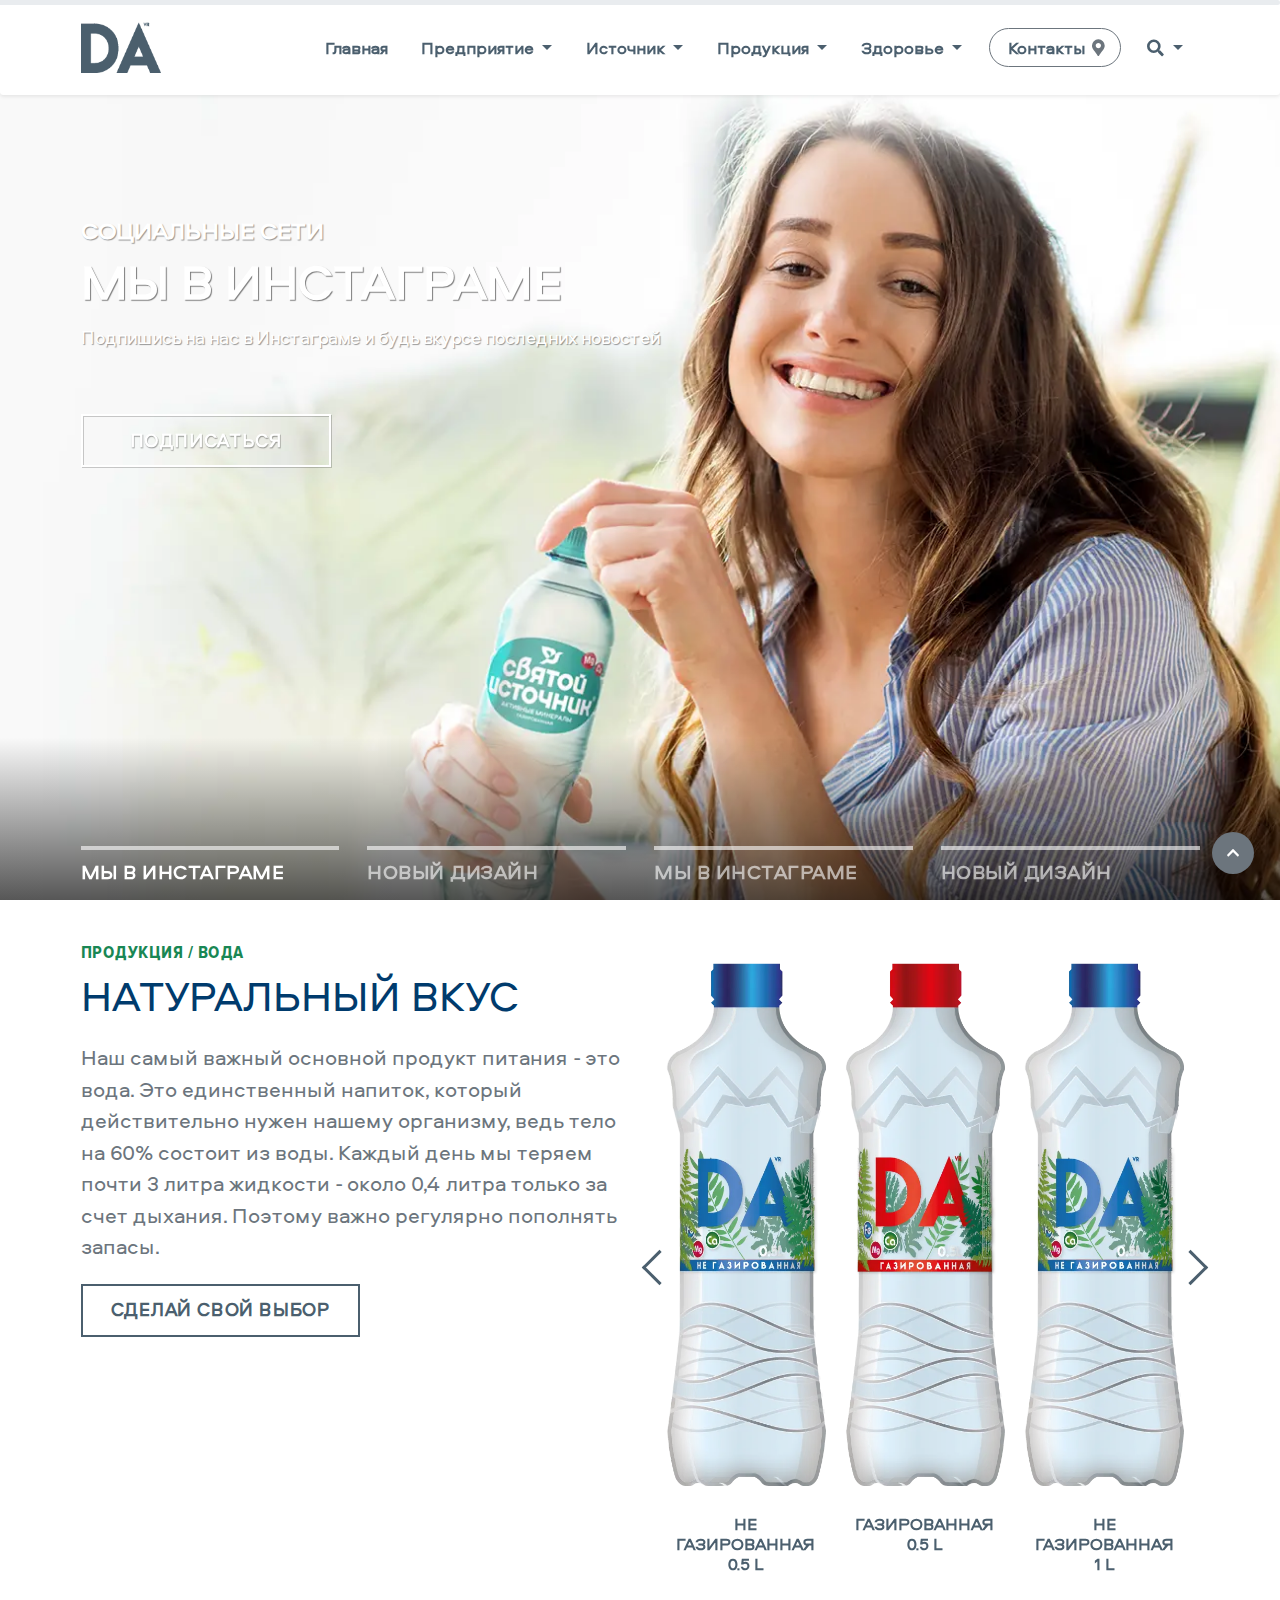
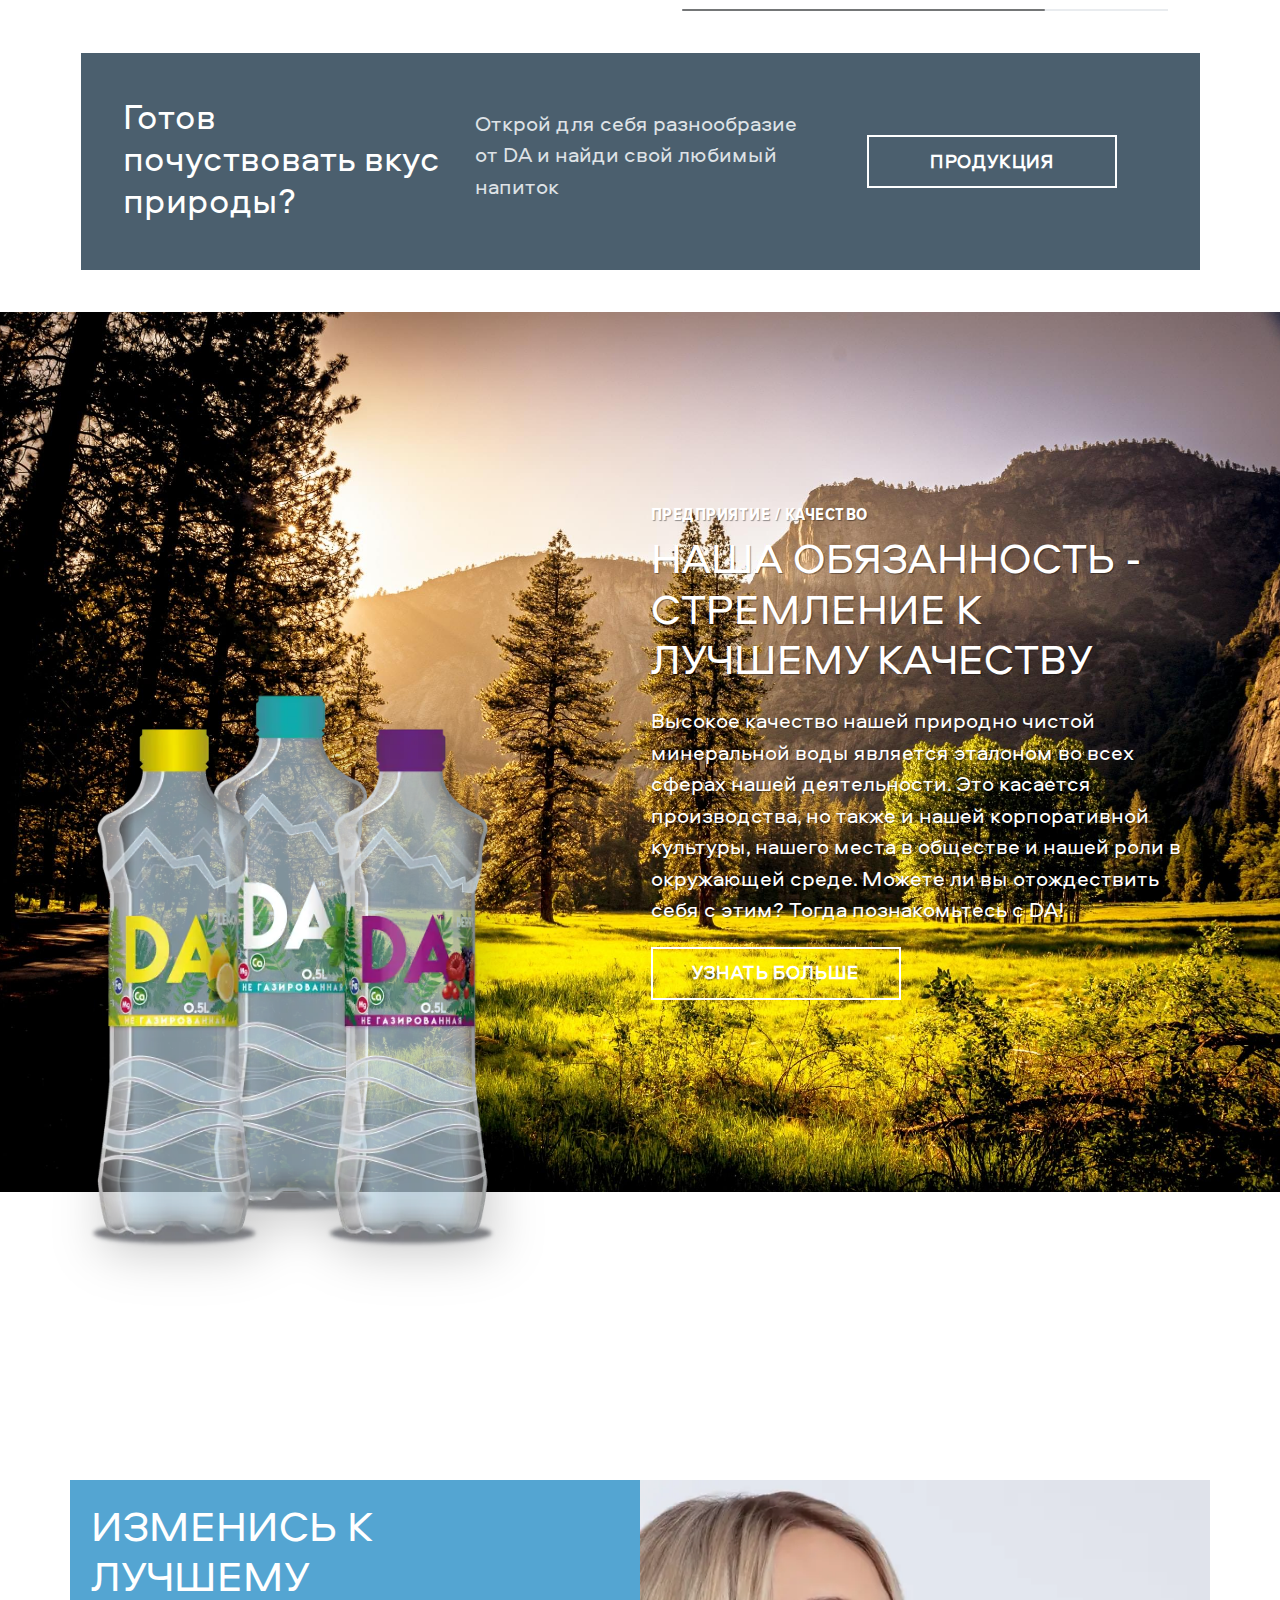
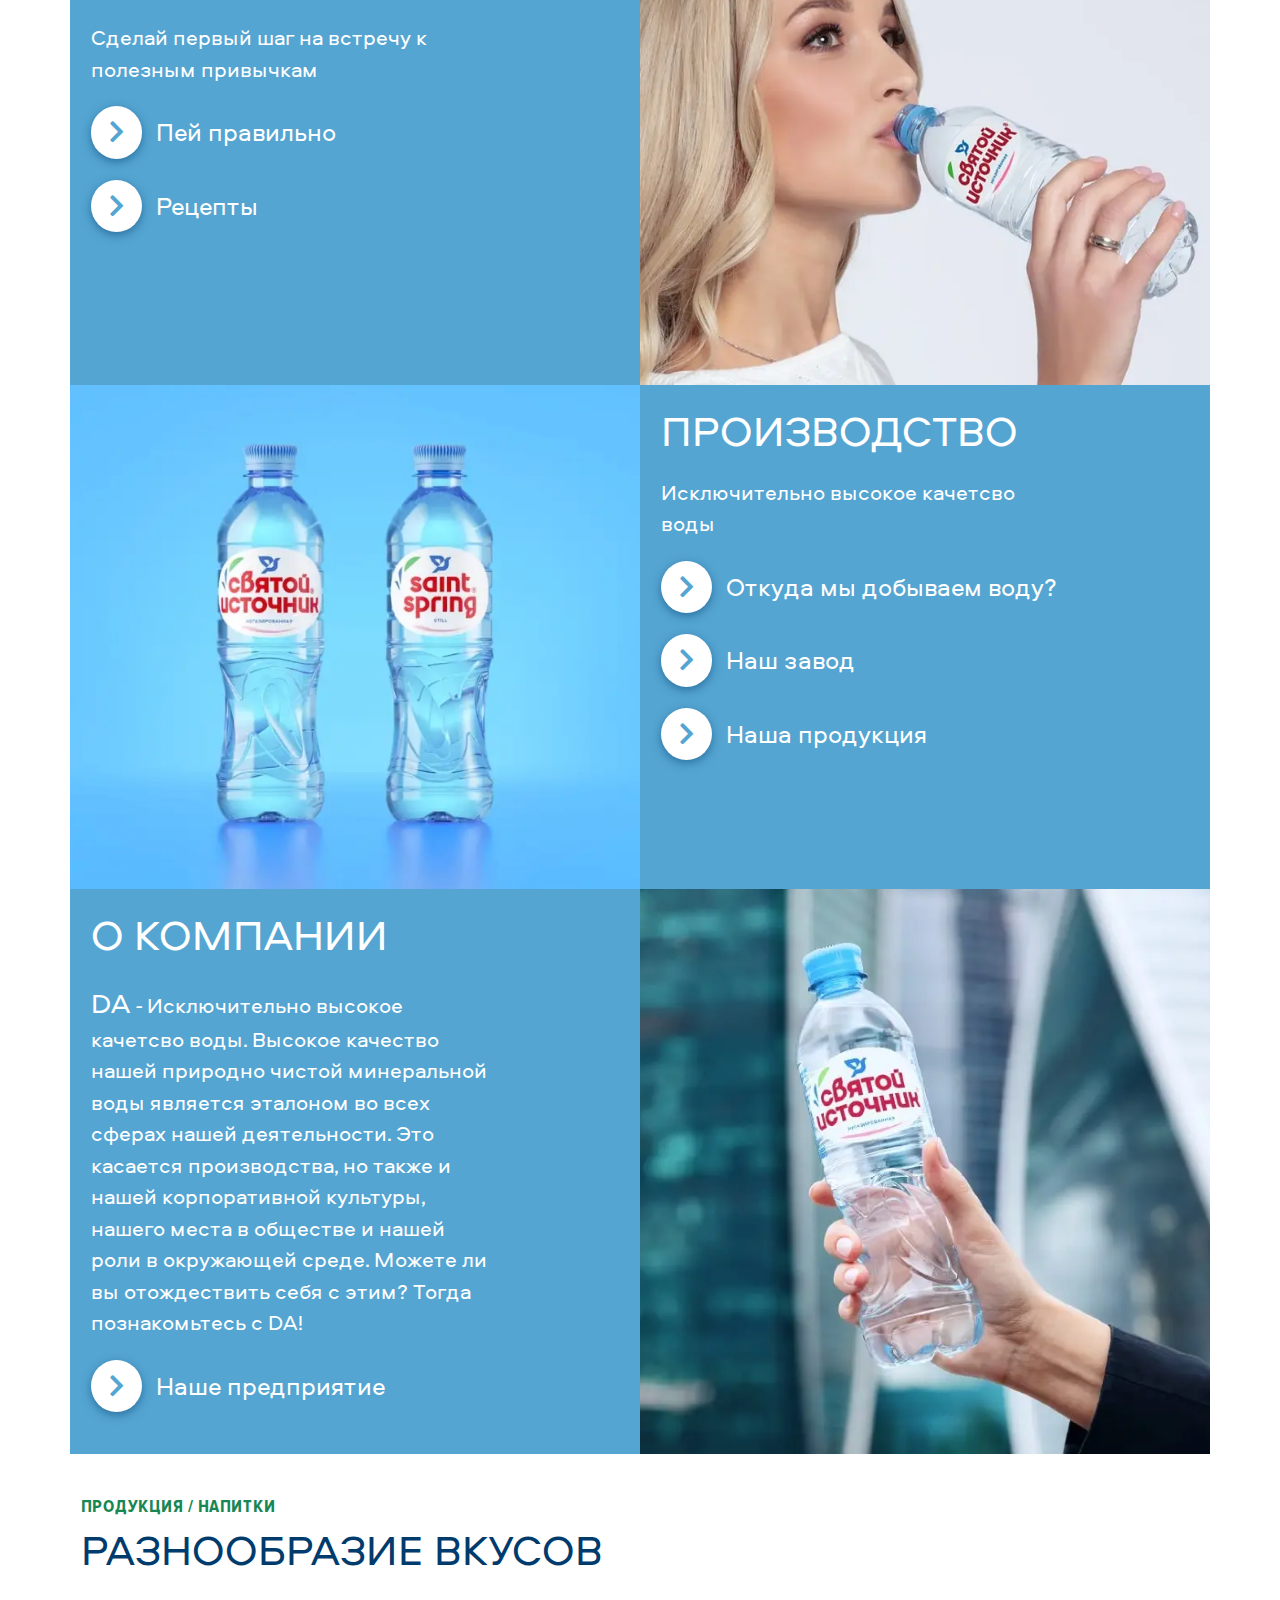
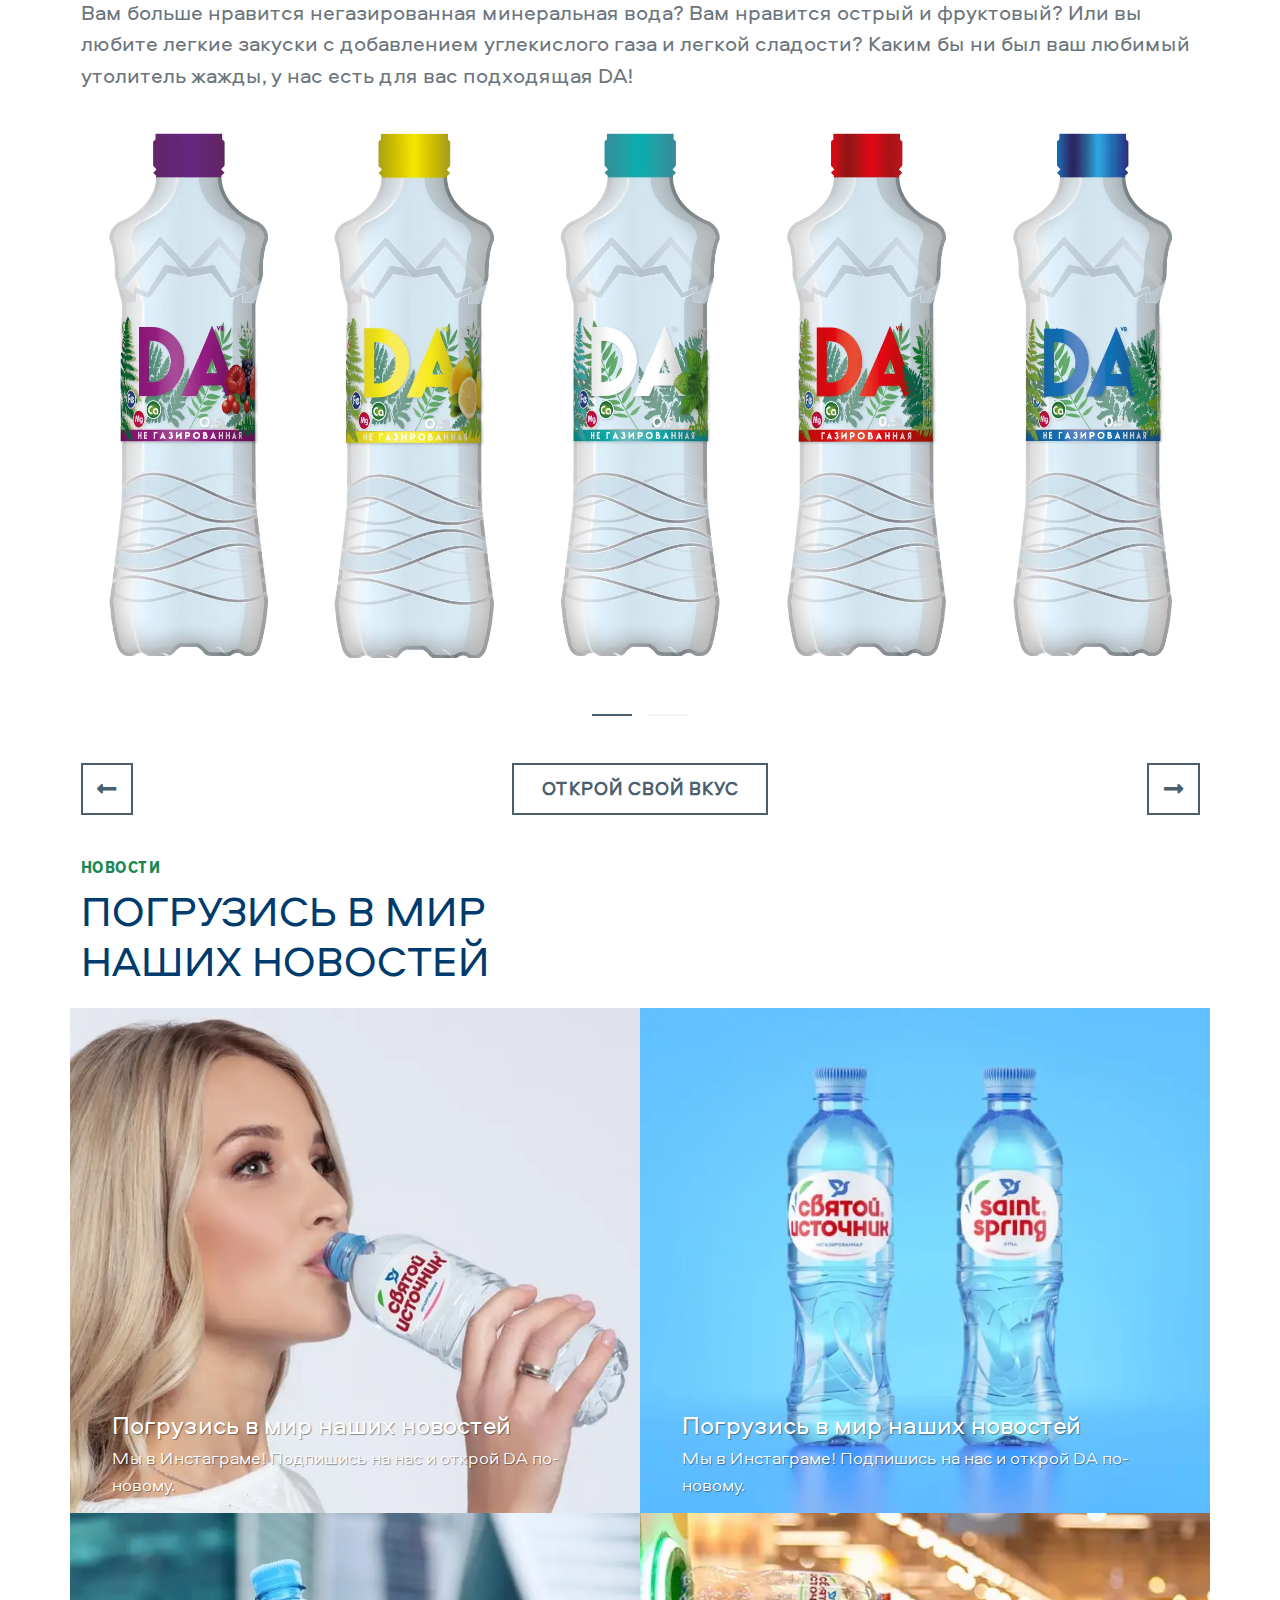
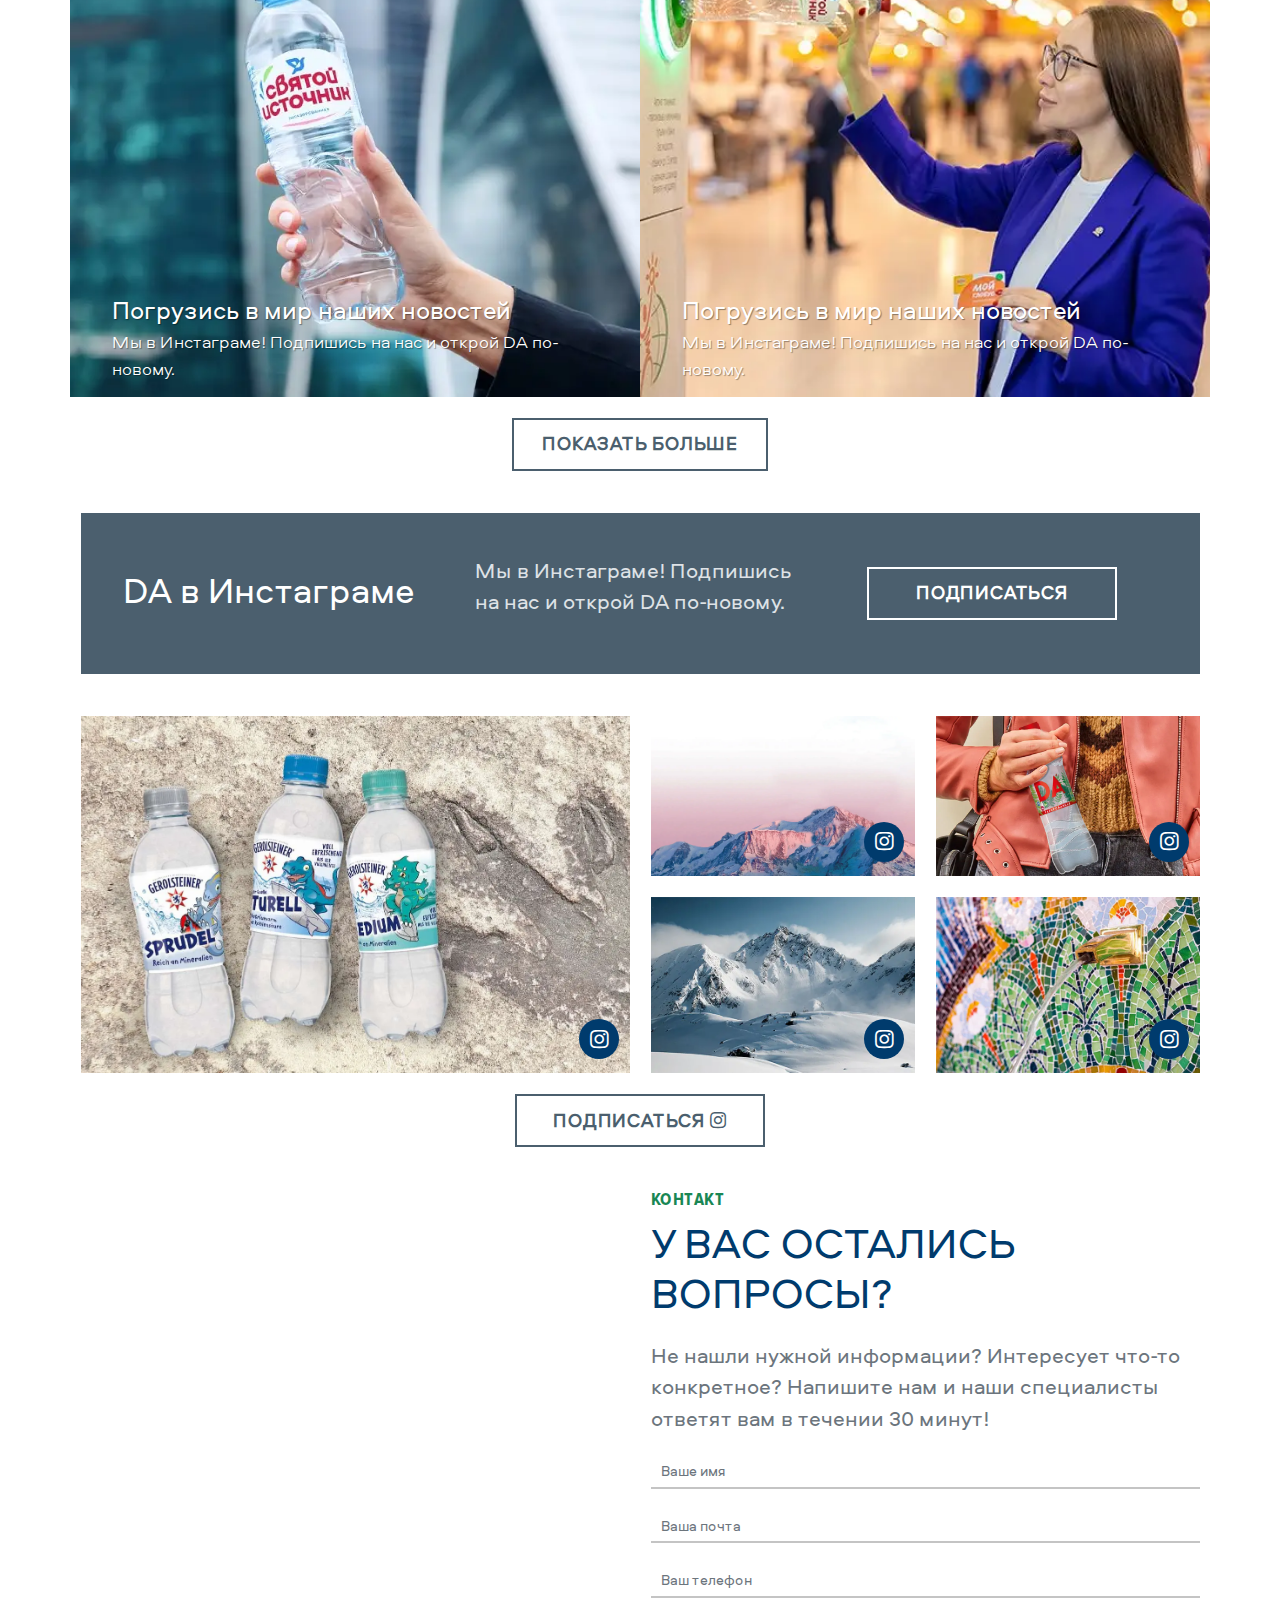
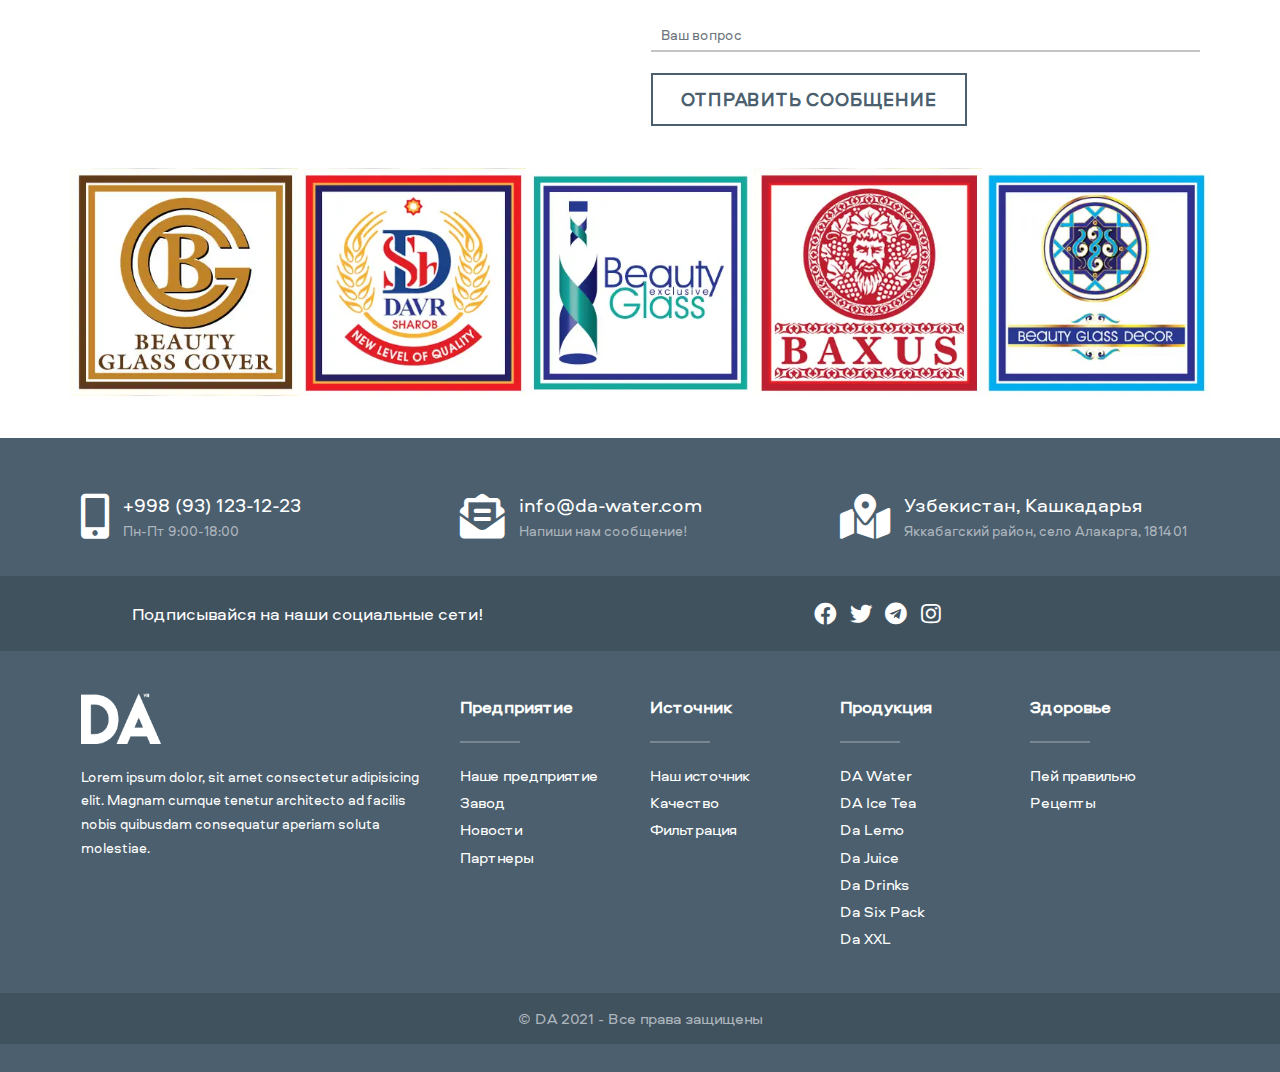
==== commit 76dc94ac: "final" ====
--- a/index.html
+++ b/index.html
@@ -328,7 +328,7 @@
             <section class="blocks">                 <div class="container">                     <div class="row">-                        <div class="blocks-col col-12 col-lg-6 p-4 p-lg-5">+                        <div class="blocks-col col-12 col-lg-6 px-0">                             <div class="blocks-col__inner p-2 p-sm-3 p-lg-4">                                 <h2 class="text-uppercase display-5 text-white mb-4">ИЗМЕНИСЬ К ЛУЧШЕМУ</h2>                                 <div class="fs-4 lh-base text-white mb-3">@@ -348,15 +348,15 @@
                                 </ul>                             </div>                         </div>-                        <div class="blocks-col__image col-12 col-lg-6 ps-0 pe-0 overflow-hidden">+                        <div class="blocks-col__image col-12 col-lg-6 px-0 overflow-hidden">                             <picture><source srcset="img/blocks/01.webp" type="image/webp"><img src="img/blocks/01.jpg" alt=""></picture>                         </div>                     </div>                     <div class="row">-                        <div class="blocks-col__image col-12 col-lg-6 pe-0 ps-0 order-2 order-lg-0 overflow-hidden">+                        <div class="blocks-col__image col-12 col-lg-6 px-0 order-2 order-lg-0 overflow-hidden">                             <picture><source srcset="img/blocks/02.webp" type="image/webp"><img src="img/blocks/02.jpg" alt=""></picture>                         </div>-                        <div class="blocks-col col-12 col-lg-6 p-4 p-lg-5">+                        <div class="blocks-col col-12 col-lg-6 px-0">                             <div class="blocks-col__inner p-2 p-sm-3 p-lg-4">                                 <h2 class="text-uppercase display-5 text-white mb-4">ПРОИЗВОДСТВО</h2>                                 <div class="fs-4 lh-base text-white mb-3">@@ -383,7 +383,7 @@
                         </div>                     </div>                     <div class="row">-                        <div class="blocks-col col-12 col-lg-6 p-4 p-lg-5">+                        <div class="blocks-col col-12 col-lg-6 px-0">                             <div class="blocks-col__inner p-2 p-sm-3 p-lg-4">                                 <h2 class="text-uppercase display-5 text-white mb-4">О КОМПАНИИ</h2>                                 <div class="fs-4 lh-base text-white mb-3">@@ -400,7 +400,7 @@
                                 </ul>                             </div>                         </div>-                        <div class="blocks-col__image col-12 col-lg-6 ps-0 pe-0 overflow-hidden">+                        <div class="blocks-col__image col-12 col-lg-6 px-0 overflow-hidden">                             <picture><source srcset="img/blocks/03.webp" type="image/webp"><img src="img/blocks/03.jpg" alt=""></picture>                         </div>                     </div>